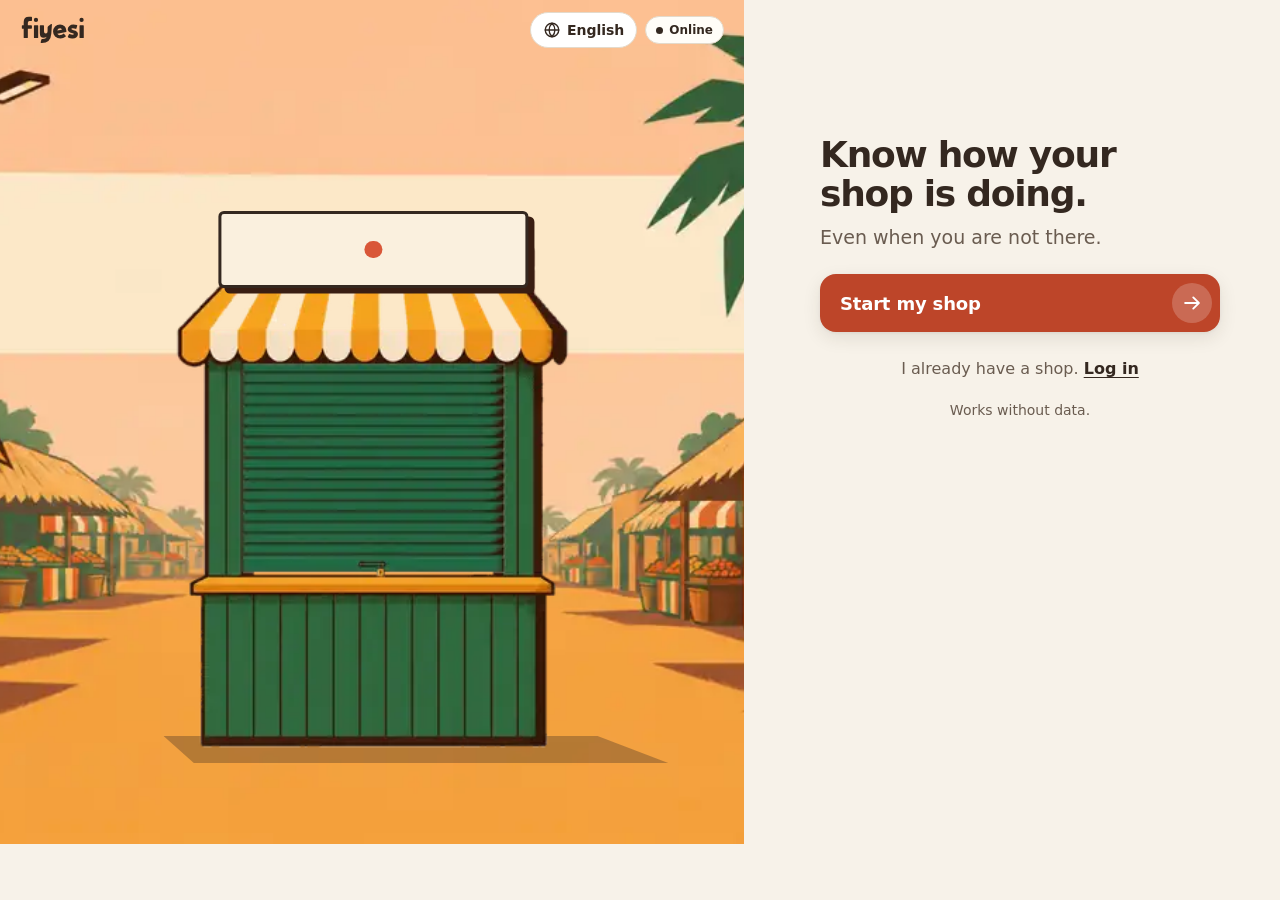
==== alpha/index.html @ 2bd6f696 "Alpha app at /alpha/ (decision 157, real backend, works offline); pilot service worker leaves /alpha" ====
<!doctype html><html lang="en"><head><meta charset="utf-8"><meta name="viewport" content="width=device-width, initial-scale=1, viewport-fit=cover, interactive-widget=resizes-content"><meta name="theme-color" content="#FAF0DE"><title>Fiyesi</title><meta name="description" content="Know how your shop is doing."><link rel="manifest" href="./manifest.webmanifest"><link rel="icon" href="./ui/favicon-32.png" sizes="32x32"><link rel="apple-touch-icon" href="./ui/apple-touch-icon.png"><link rel="stylesheet" href="./fiyesi.css"><script src="./packages/domain/core.js" defer></script><script src="./ui/icons.js" defer></script><script src="./fiyesi.js" defer></script><script>if('serviceWorker'in navigator)addEventListener('load',()=>navigator.serviceWorker.register('./sw.js'));</script></head><body><main class="phone-frame staging-frame" id="staging-app" aria-label="Fiyesi"></main></body></html>
---- alpha/fiyesi.css ----
/* tokens.css */
/* GENERATED by scripts/build_tokens.py from app/fiyesi.tokens.json. Do not edit by hand. */
:root {
  --f-palette-paprika: #D95738;
  --f-palette-kola: #342820;
  --f-palette-cream: #FAF0DE;
  --f-palette-yellow: #F3C65A;
  --f-palette-leaf: #4C775B;
  --f-palette-blush: #F6D9D0;
  --f-palette-paprikaDeep: #BD4529;
  --f-semantic-background: #F7F2E9;
  --f-semantic-surface: #FFFFFF;
  --f-semantic-surfaceMuted: #F0EADF;
  --f-semantic-text: #342820;
  --f-semantic-textMuted: #6A5C50;
  --f-semantic-border: #E4DACB;
  --f-semantic-borderStrong: #C9BBA7;
  --f-semantic-action: #342820;
  --f-semantic-actionText: #F7F2E9;
  --f-semantic-accent: #D95738;
  --f-semantic-attentionSurface: #FFF1CE;
  --f-semantic-attentionText: #7A4B00;
  --f-semantic-successText: #2D6A47;
  --f-semantic-successSurface: #E2F0E6;
  --f-semantic-dangerText: #A32F1D;
  --f-semantic-dangerSurface: #FBE5DF;
  --f-semantic-focusRing: #342820;
  --f-semantic-disabled: #D9CEBD;
  --f-semantic-accentStrong: #BD4529;
  --f-semantic-online: #D95738;
  --f-semantic-onlineSurface: #FFFDF8;
  --f-semantic-offlineRoom: #F0EADF;
  --f-space-1: 4px;
  --f-space-2: 8px;
  --f-space-3: 12px;
  --f-space-4: 16px;
  --f-space-5: 20px;
  --f-space-6: 24px;
  --f-space-8: 32px;
  --f-space-10: 40px;
  --f-space-12: 48px;
  --f-radius-sm: 8px;
  --f-radius-md: 12px;
  --f-radius-lg: 16px;
  --f-radius-xl: 24px;
  --f-radius-full: 999px;
  --f-motion-press: 80ms;
  --f-motion-feedback: 150ms;
  --f-motion-sheetEnter: 250ms;
  --f-motion-sheetExit: 200ms;
  --f-motion-celebrate: 350ms;
  --f-motion-frame: 83ms;
  --f-touch-minimum: 48px;
  --f-touch-primary: 56px;
  --f-font-family: 'Plus Jakarta Sans',system-ui,-apple-system,'Segoe UI',Roboto,Arial,sans-serif;
  --f-type-caption: 12px;
  --f-type-small: 14px;
  --f-type-body: 16px;
  --f-type-lead: 18px;
  --f-type-title: 22px;
  --f-type-heading: 28px;
  --f-type-display: 36px;
  --f-type-hero: 48px;
  --f-weight-text: 500;
  --f-weight-label: 700;
  --f-weight-heading: 800;
}


/* tokens.proposed.css */
/* GENERATED by scripts/build_tokens.py from design/tokens.proposed.json. Definitions only; components use var(). */
:root{--f-ok-text:#2D6A47;--f-ok-surface:#E2F0E6;--f-wait-text:#7A4B00;--f-wait-surface:#FFF1CE;--f-owe-text:#A32F1D;--f-owe-surface:#FBE5DF;--f-can-text:#5F5348;--f-can-surface:#EEE8DD;--f-progress-fill:#2D6A47;--f-progress-track:#E2F0E6;--f-reward-surface:#F3C65A}
/* Type: one family, Plus Jakarta Sans, for headlines and text (decision 46 replaces the old display face). Loaded by fonts.css; system fonts are the fallback, so nothing waits on a download. */
:root{--f-font-display:'Plus Jakarta Sans',system-ui,-apple-system,'Segoe UI',Roboto,Arial,sans-serif;--f-font-family:var(--f-font-display)}
/* Counter (decision 61): receipt mono, till display and receipt paper. */
:root{--f-font-mono:'IBM Plex Mono',ui-monospace,'SFMono-Regular',Menlo,Consolas,monospace;--f-counter-till:#2A201A;--f-counter-tillRaised:#3A2E26;--f-counter-tillLine:#4A3B31;--f-counter-tillText:#FAF0DE;--f-counter-tillMuted:#D9C9B0;--f-counter-tillOk:#9FD3B2;--f-counter-tillWait:#F3C65A;--f-counter-tillOwe:#F4A99A;--f-counter-paper:#FFFDF8;--f-counter-paperRule:#E4DACB;--f-counter-rowRule:#EFE7DA;}
/* Motion (decision 123): one glide for the interface, one pop for celebrations. */
:root{--f-ease-out:cubic-bezier(.2,.8,.3,1);--f-ease-pop:cubic-bezier(.3,1.5,.5,1);}
/* Illustration (decision 117): style A colours the palette does not cover. */
:root{--f-illus-skinDeep:#6B4330;--f-illus-skinWarm:#8A5A3C;--f-illus-sack:#E9D6B4;--f-illus-tile:#F3E7D3;--f-illus-personDeep:#5C3A28;--f-illus-personBrown:#7A4E35;--f-illus-personWarm:#A0673F;--f-illus-hair:#2A1F18;--f-illus-v2Paprika:#E8562A;--f-illus-v2Yellow:#F5A623;--f-illus-v2Leaf:#2F6B45;--f-illus-v2Cream:#FBF3E4;--f-illus-v2Kola:#3A1E12;--f-illus-v2Skin:#9A5233;--f-illus-v2SkinDeep:#6E3A22;--f-illus-skyMorning:#FCBF8F;--f-illus-skyDay:#F9ECCE;--f-illus-skyEvening:#471F0D;--f-illus-skyNight:#371809;}
/* Bridge: the existing screens read --type-display and --type-body. */
:root{--type-display:var(--f-font-display);--type-body:var(--f-font-family)}
/* Elevation: soft, warm shadows instead of hard outlines. */
:root{--f-elev-1:0 1px 2px rgba(52,40,32,.06),0 1px 1px rgba(52,40,32,.04);--f-elev-2:0 6px 18px rgba(52,40,32,.10),0 1px 3px rgba(52,40,32,.06);--f-elev-nav:0 -1px 0 rgba(52,40,32,.06),0 -8px 24px rgba(52,40,32,.06);--f-ring:0 0 0 3px rgba(52,40,32,.18)}

/* staging/app.css */
/* Fiyesi app styles: one file. GENERATED ONCE by scripts/merge_style_layers.py from the old stacked layers
   (ui/components.css, welcome/welcome.css, welcome/owner-dashboard.css, staging/style.css, staging/foundation.css, staging/theme.css, staging/counter.css, staging/responsive.css),
   then edited by hand. Load order: tokens.css, tokens.proposed.css, this file, fonts.css.
   Colours, sizes and timing come from tokens (var(--f-...)); do not add hex colours. */
/* ---- from ui/components.css ---- */
/* ---- from welcome/welcome.css ---- */
:root{color-scheme:light;--cream:var(--f-semantic-actionText);--ink:var(--f-semantic-text);--paper:var(--f-semantic-surface);--line:var(--f-semantic-border);--mute:var(--f-semantic-textMuted);--accent:var(--f-semantic-accent);--yellow:var(--f-reward-surface);--green:var(--f-progress-fill)}
*{box-sizing:border-box}
html{scroll-behavior:smooth}
body{color:var(--ink);font-family:system-ui,-apple-system,'Segoe UI',Roboto,Arial,sans-serif}
button,input,select{font:inherit}
button{cursor:pointer}
button:disabled{cursor:not-allowed;opacity:.44}
button:focus-visible,input:focus-visible,select:focus-visible,a:focus-visible{outline:3px solid var(--accent);outline-offset:3px}
.back-reference{color:var(--ink);text-decoration:none;border-bottom:1px solid var(--f-semantic-border);padding-bottom:8px;font-size:13px;font-weight:700}
.review-eyebrow{display:block;margin-top:70px;font-size:12px;font-weight:800;letter-spacing:.12em}
.phone-frame{position:relative;background:var(--cream);border:1px solid var(--f-semantic-border);border-radius:20px;overflow:hidden;width:100%;height:min(796px,calc(100dvh - 75px));min-height:580px;display:flex;flex-direction:column;box-shadow:0 26px 70px rgba(52,40,32,.12)}
.welcome-action:active,.f-main-button:active,.counter-product button:active{transform:scale(.985)}
.steps i{flex:1;height:4px;background:var(--f-semantic-border);border-radius:3px}
.steps i.on{background:var(--ink)}
.f-main-button{width:100%;gap:12px;border:0;border-radius:12px;background:var(--ink);color:var(--paper);font-weight:750;transition:transform .09s ease}
.f-main-button span:last-child{font-size:22px;line-height:1;font-weight:400}
.field-stack{display:flex;flex-direction:column;margin-top:20px}
.field-stack label{font-size:15px;font-weight:740}
.text-field,.phone-field,.price-field{width:100%;background:var(--paper);border:1.5px solid var(--f-semantic-border);border-radius:12px;min-height:62px;color:var(--ink)}
.text-field{padding:0 16px;font-size:17px}
.text-field:focus,.phone-field:focus-within,.price-field:focus-within{border-color:var(--ink);outline:2px solid var(--ink);outline-offset:0}
.price-field{display:flex;align-items:center;gap:10px;padding:0 17px}
.price-field strong{font-size:24px}
.price-field input{background:transparent;border:0;min-height:58px;width:100%;outline:0;font-size:22px;font-weight:750;color:var(--ink)}
.counter-product{display:flex;align-items:center;justify-content:space-between;gap:9px;padding:17px 15px 17px 17px;background:var(--paper);border:1px solid var(--f-semantic-border);border-radius:13px}
.counter-info{flex:1;min-width:0}
.counter-info strong{font-size:17px;letter-spacing:-.025em;font-weight:780;display:block;overflow-wrap:anywhere}
.counter-info span{font-size:13px;color:var(--mute);display:block;margin-top:6px}
.qty-control{display:flex;align-items:center;gap:8px}
.qty-control button{font-size:27px;line-height:1}
.qty-control output{text-align:center;font-variant-numeric:tabular-nums}
.pay-amount{align-items:baseline;justify-content:space-between;padding:20px 23px 15px;border-bottom:1px solid var(--line);flex:none}
.pay-amount span{color:var(--mute);font-size:14px}
.quiet-copy{line-height:1.5;margin:13px 0 8px}
.split-fields{display:flex;flex-direction:column;gap:7px}
.split-fields label:not(.pay-later){font-size:14px;font-weight:740;display:flex;justify-content:space-between}
.split-fields>input{border:1px solid var(--f-semantic-border);border-radius:9px;background:var(--paper);height:48px;padding:0 13px;font-size:17px;width:100%;min-width:0;color:var(--ink)}
.split-balance{display:flex;justify-content:space-between;padding:15px 0 3px;font-size:14px;color:var(--mute);border-top:1px solid var(--line)}
.split-balance strong{font-size:18px;color:var(--ink);font-variant-numeric:tabular-nums}
@keyframes sheet-in{from{transform:translateY(24px)}to{transform:translateY(0)}}
@media(max-width:700px){
.phone-frame{height:100dvh;min-height:0;max-width:none;border:none;border-radius:0;box-shadow:none}
}
@media(max-width:360px){
.pay-amount{padding-left:17px;padding-right:17px}
.qty-control{gap:5px}
}
@media(prefers-reduced-motion:reduce){
*,*:before,*:after{scroll-behavior:auto!important}
}
:root{--type-display:'Cabin','Roboto',system-ui,-apple-system,sans-serif;--type-body:'Roboto','Cabin',system-ui,-apple-system,sans-serif}
body,button,input,select,textarea{font-family:var(--type-body)}
.f-main-button,.welcome-action.filled{border:1.5px solid var(--f-semantic-borderStrong);background:var(--f-semantic-text);color:var(--f-semantic-actionText);box-shadow:0 4px 0 rgba(52,40,32,.22);transition:transform .11s ease,box-shadow .11s ease,background .13s ease}
.f-main-button:not(:disabled):active,.welcome-action.filled:active{transform:translateY(3px);box-shadow:0 1px 0 rgba(52,40,32,.22)}
.f-main-button:disabled{box-shadow:none;background:var(--f-semantic-border);color:var(--f-semantic-textMuted);border-color:var(--f-semantic-border);opacity:1}
.method-card{box-shadow:0 3px 0 rgba(52,40,32,.22);transition:transform .11s ease,box-shadow .11s ease,border-color .13s ease,background .13s ease}
.method-card:active{transform:translateY(2px);box-shadow:0 1px 0 rgba(52,40,32,.22)}
.welcome-action,.f-main-button,.method-card,.business-tile,.catalogue-results button,.review-product{touch-action:manipulation;-webkit-tap-highlight-color:transparent}
.welcome-action.filled b,.f-main-button span:last-child{color:var(--f-reward-surface)}
.f-main-button{min-height:58px;font-size:16px}
.method-card{width:100%;display:flex;border:1.5px solid var(--f-semantic-border);background:var(--f-semantic-surface);color:var(--f-semantic-text);border-radius:13px;min-height:94px;padding:15px}
.method-card span:nth-child(2){flex:1;display:flex;flex-direction:column;gap:6px;min-width:0}
.method-card strong{font-size:16px;line-height:1.2;font-weight:770}
.method-card small{font-size:13px;color:var(--f-semantic-textMuted)}
.method-card b{font-weight:500;font-size:21px}
.search-products{min-height:52px;margin:2px 0 13px}
.counter-items{display:flex;flex-direction:column;gap:10px}
@media(max-width:360px){
.method-card{min-height:81px;padding:12px}
.method-card strong{font-size:15px}
}
@media(prefers-reduced-motion:reduce){
*,*:before,*:after{transition:none!important;animation:none!important}
}
.checkout-choice{display:flex;flex-wrap:wrap;gap:7px}
.checkout-choice button{border:1px solid var(--f-semantic-border);background:var(--f-semantic-surface);color:var(--f-semantic-text);border-radius:9px;padding:0 11px;min-height:41px;font-size:12px;font-weight:700}
.checkout-choice button[aria-pressed="true"]{background:var(--f-semantic-text);color:var(--f-semantic-actionText);border-color:var(--f-semantic-borderStrong)}
@keyframes fiyesi-ticket{0%{opacity:0;transform:translateY(11px) rotate(-3deg) scale(.94)}70%{opacity:1;transform:translateY(-1px) rotate(-4deg) scale(1.02)}100%{opacity:1;transform:translateY(0) rotate(-4deg) scale(1)}}
/* ---- from welcome/owner-dashboard.css ---- */
.owner-screen{height:100%;min-height:0;display:flex;flex-direction:column;background:var(--f-semantic-background);color:var(--f-semantic-text);isolation:isolate}
.owner-top{flex:none;display:flex;align-items:center;justify-content:space-between}
.owner-top-action{border:1px solid var(--f-semantic-border);border-radius:10px;width:38px;height:38px;display:grid;place-items:center;background:var(--f-semantic-surface);color:var(--f-semantic-text);flex:none}
.owner-headline{flex:none}
.owner-headline h1{letter-spacing:-.045em;line-height:1.12;font-weight:830;margin:0;overflow-wrap:anywhere}
.owner-headline p{font-size:13px;color:var(--f-semantic-textMuted);line-height:1.45;margin:8px 0 0}
.owner-scroll{overflow:auto;overflow-x:hidden;flex:1;min-height:0;overscroll-behavior:contain;scrollbar-width:thin}
.owner-stat{background:var(--f-semantic-surface);border:1px solid var(--f-semantic-border);border-radius:12px;padding:14px 12px;min-width:0;min-height:121px;display:flex;flex-direction:column}
.owner-stat-label{color:var(--f-semantic-textMuted);min-height:18px}
.owner-stat strong{font-size:18px;letter-spacing:-.035em;line-height:1.22;margin:7px 0 5px;overflow-wrap:anywhere}
.owner-stat small{font-size:11px;color:var(--f-semantic-textMuted);line-height:1.35;margin-top:auto}
.owner-section{margin:23px 0 0}
.owner-section-title{display:flex;justify-content:space-between;gap:10px;align-items:flex-start;margin-bottom:13px}
.owner-section-title h2,.owner-section>h2{margin:0;font-size:19px;letter-spacing:-.03em;line-height:1.25}
.owner-section-title p{font-size:12px;color:var(--f-semantic-textMuted);margin:5px 0 0}
.owner-empty{padding:22px 18px;display:flex;align-items:center;flex-direction:column;text-align:center;gap:7px;color:var(--f-semantic-textMuted)}
.owner-empty strong{font-size:14px;color:var(--f-semantic-text)}
.owner-empty span{font-size:12px;line-height:1.5;max-width:260px}
.owner-demo-notice{margin-top:23px;font-size:11px;line-height:1.45;color:var(--f-semantic-textMuted);text-align:center;padding:7px 9px}
.owner-bottom-nav{flex:none;display:grid;grid-template-columns:repeat(5,minmax(0,1fr));padding:8px 6px max(9px,env(safe-area-inset-bottom))}
.owner-nav-item{border:0;background:transparent;flex-direction:column;justify-content:center;padding:4px 1px;position:relative}
.owner-nav-item span{line-height:1.15}
.owner-nav-item.current:before{content:'';position:absolute;top:-9px;left:calc(50% - 12px);width:24px;height:3px;background:var(--f-semantic-accent);border-radius:0 0 3px 3px}
.owner-surface{padding:21px 19px;border-radius:14px;background:var(--f-semantic-surface);border:1px solid var(--f-semantic-border);box-shadow:0 2px 0 rgba(52,40,32,.22)}
.owner-surface-label{letter-spacing:.1em;font-size:10px;font-weight:850;color:var(--f-semantic-textMuted)}
.owner-surface-big{display:block;font-size:27px;letter-spacing:-.045em;margin:12px 0 6px;line-height:1.2}
.owner-surface p{font-size:13px;color:var(--f-semantic-textMuted);line-height:1.55;margin:0}
.owner-outline{width:100%;display:flex;align-items:center;justify-content:center;gap:11px}
.f-main-button{display:flex;align-items:center;justify-content:center}
.f-main-button .f-action-icon{display:inline-flex;align-items:center;justify-content:center;flex:none;line-height:0}
.f-main-button .f-action-icon svg{display:block;vertical-align:middle}
.owner-screen button:focus-visible{outline:3px solid var(--f-semantic-accent);outline-offset:2px}
@media(max-width:360px){
.owner-stat{min-height:127px;padding:11px 10px}
.owner-stat strong{font-size:16px}
}
@media(max-width:700px){
.owner-scroll{scrollbar-width:none}
.owner-scroll::-webkit-scrollbar{display:none}
}
@media(prefers-reduced-motion:reduce){
.owner-screen *,.owner-screen *:before,.owner-screen *:after{animation:none!important;transition:none!important}
}
.owner-local-sale{display:flex;align-items:center;gap:10px;justify-content:space-between;border:1px solid var(--f-semantic-border);background:var(--f-semantic-surface);border-radius:11px;padding:13px 12px;margin-top:9px;min-width:0}
.owner-local-sale-info{flex:1;min-width:0}
.owner-local-sale-info strong{font-weight:800;font-size:17px}
.owner-local-sale-info small{display:block;font-size:11px;color:var(--f-semantic-textMuted);margin:4px 0 6px;line-height:1.42;overflow-wrap:anywhere}
.local-policy{line-height:1.5}
.owner-section .owner-outline+.owner-outline{margin-top:10px}
.local-policy{margin:8px 0 12px}
.owner-profile-avatar{color:var(--f-semantic-actionText);flex:none}
.owner-profile-avatar span{display:grid;place-items:center}
.owner-nav-item span{white-space:nowrap;letter-spacing:-.01em}
.owner-section>label:not(.owner-preference){display:block;font-size:13px;font-weight:750;margin:12px 0 7px}
.owner-section>.text-field{min-height:51px}
.owner-section>p{font-size:13px;color:var(--f-semantic-textMuted);line-height:1.55}
@keyframes fiyesi-confirm{from{opacity:.5;transform:translateY(8px) scale(.78)}65%{transform:translateY(-2px) scale(1.045)}to{opacity:1;transform:translateY(0) scale(1)}}
.owner-screen{position:relative}
.owner-scroll{--pad:21px;padding:0 21px 110px;scroll-padding-top:12px}
.owner-top{margin:0;background:transparent;border-bottom:0;min-height:68px}
.owner-top-context{line-height:1.25;color:var(--f-semantic-text);max-width:min(74%,280px);overflow-wrap:anywhere}
.owner-headline{padding:13px 0 13px}
.owner-headline h1{font-size:26px}
@media(max-width:360px){
.owner-scroll{--pad:15px;padding:0 15px 108px}
.owner-top{min-height:64px}
.owner-headline{padding:13px 0}
}
/* ---- from staging/style.css ---- */
body{margin:0;min-height:100dvh;background:var(--f-semantic-background);display:grid;place-items:center}
.staging-frame{width:min(100%,440px);height:100dvh;max-height:none;border:0;border-radius:0;position:relative;overflow:hidden;background:var(--f-semantic-background)}
.staging-entry{padding:40px 24px;overflow:auto;height:100%;box-sizing:border-box}
.staging-entry h1{font-size:32px;line-height:1.12;margin:20px 0 12px}
.staging-entry .field-stack{margin:28px 0 16px}
.staging-entry .quiet-copy{margin:24px 0 14px}
.staging-feedback{min-height:24px;margin:16px 0;color:var(--f-semantic-textMuted);font-size:14px}
.staging-back-row{display:flex;align-items:center;gap:12px}
.staging-back-row h1{margin:0;font-size:24px}
.staging-back{display:grid;place-items:center;color:var(--f-semantic-text);flex-shrink:0}
.staging-frame .owner-home-summary{display:grid;grid-template-columns:1fr 1fr;gap:10px;margin:22px 0}
.staging-frame .field-stack{display:grid;gap:10px}
.staging-frame .f-main-button{display:flex;align-items:center;justify-content:space-between;gap:12px;min-height:52px}
.staging-frame .f-action-icon{display:grid;place-items:center;flex-shrink:0}
.staging-frame button{cursor:pointer;transition:transform 100ms,background-color 100ms}
.staging-frame button:active{transform:translateY(1px) scale(.98)}
.staging-frame button:disabled{cursor:default;opacity:.55}
.staging-frame .owner-scroll{padding-bottom:110px}
.staging-frame input,.staging-frame select{min-width:0;font:inherit}
.staging-frame .checkout-choice{display:flex;gap:8px}
.staging-frame .checkout-choice button[aria-pressed=true]{background:var(--f-semantic-text);color:var(--f-semantic-background)}
@media(prefers-reduced-motion:reduce){
.staging-frame button{transition:none}
.staging-frame button:active{transform:none}
}
@media(min-width:600px){
.staging-frame{height:min(900px,100dvh);box-shadow:0 0 0 1px var(--f-semantic-border)}
}
.staging-frame .checkout-search{display:grid;gap:6px;margin:0 0 14px}
.staging-frame .checkout-search label{font-size:14px;font-weight:750}
.staging-frame .checkout-search .quiet-copy{margin:3px 0 0;font-size:12px}
.staging-frame .checkout-search-control{min-height:50px;display:flex;align-items:center;gap:10px;padding:0 13px;background:var(--f-semantic-surface);border:1.5px solid var(--f-semantic-border);border-radius:12px;color:var(--f-semantic-textMuted);min-width:0}
.staging-frame .checkout-search-control:focus-within{outline:2px solid var(--f-semantic-borderStrong);outline-offset:1px}
.staging-frame .checkout-search-control input{min-width:0;width:100%;height:48px;border:0;outline:0;background:transparent;color:var(--f-semantic-text);font-size:16px}
.staging-frame .checkout-search-control svg{flex-shrink:0}
.staging-frame .checkout-details{margin:24px 0 18px}
.staging-frame .checkout-customer-options{display:flex;flex-direction:column;gap:7px;max-height:204px;overflow-y:auto}
.staging-frame .checkout-customer-row{border:1px solid var(--f-semantic-border);border-radius:11px;background:var(--f-semantic-surface);color:var(--f-semantic-text);min-height:46px;width:100%;display:flex;gap:10px;align-items:center;padding:10px 13px;text-align:left;font-weight:680}
.staging-frame .checkout-customer-row.is-selected{border-color:var(--f-progress-fill)}
.staging-frame .checkout-selected{display:flex;align-items:center;gap:9px;border-radius:10px;border:1px solid var(--f-progress-fill);padding:9px 11px;background:var(--f-ok-surface);min-width:0}
.staging-frame .checkout-selected strong{flex:1;min-width:0;overflow-wrap:anywhere}
.staging-frame .checkout-selected button{min-width:44px;min-height:44px;border:0;background:transparent;color:var(--f-semantic-text)}
.staging-frame .checkout-add-customer{display:flex;align-items:center;justify-content:center;gap:9px;min-height:48px}
.staging-frame .checkout-inline-form{padding:14px;border:1px solid var(--f-semantic-border);border-radius:12px;background:var(--f-semantic-surface)}
.staging-frame .checkout-inline-form h2{font-size:18px;margin:0}
.staging-frame .checkout-dock{flex:none;display:flex;gap:12px;align-items:center;padding:10px 17px;background:var(--f-semantic-background);border-top:1px solid var(--f-semantic-border);box-shadow:0 -3px 10px rgba(52,40,32,.035);z-index:2}
.staging-frame .checkout-dock-total{display:flex;flex-direction:column;gap:3px;min-width:95px}
.staging-frame .checkout-dock-total span{font-size:12px;color:var(--f-semantic-textMuted)}
.staging-frame .checkout-dock-total strong{font-size:19px;letter-spacing:-.045em;font-variant-numeric:tabular-nums}
.staging-frame .checkout-dock .f-main-button{min-width:0;flex:1;min-height:52px;padding:8px 13px;font-size:15px}
@media(max-width:360px){
.staging-frame .checkout-dock{padding:8px 13px;gap:8px}
.staging-frame .checkout-dock-total{min-width:88px}
.staging-frame .checkout-dock-total strong{font-size:17px}
}
.staging-frame .attendant-pay-label{font-size:14px;font-weight:750;margin-bottom:2px}
.staging-frame .attendant-payment-choices{display:grid;grid-template-columns:repeat(3,minmax(0,1fr));gap:7px}
.staging-frame .attendant-payment-choices button{min-height:50px;border-radius:11px;border:1.5px solid var(--f-semantic-border);background:var(--f-semantic-surface);color:var(--f-semantic-text);font-size:15px;font-weight:700;padding:8px 5px}
.staging-frame .attendant-payment-choices button[aria-pressed=true]{background:var(--f-semantic-text);color:var(--f-semantic-actionText);border-color:var(--f-semantic-borderStrong)}
.staging-frame .attendant-payment-choices button:focus-visible{outline:3px solid var(--f-semantic-accent);outline-offset:2px}
.staging-frame .attendant-payment-state{font-size:13px;line-height:1.45;background:var(--f-wait-surface);border-radius:9px;padding:10px 12px;margin:0;color:var(--f-semantic-text)}
.staging-frame .attendant-again{display:flex;gap:8px;align-items:center;justify-content:center;min-height:48px;margin:12px 0 6px}
.staging-frame .attendant-sync-confirm{padding:10px 12px;border-radius:10px;background:var(--f-ok-surface);color:var(--f-ok-text);font-size:14px;font-weight:700;margin:14px 0}
/* ---- from staging/foundation.css ---- */
.f-chip{display:inline-flex;align-items:center;gap:6px;margin-top:6px;padding:6px 11px 6px 9px;border-radius:var(--f-radius-full);font-size:14px;font-weight:700;width:fit-content}
.f-chip svg{flex:none}
.f-chip.ok{background:var(--f-ok-surface);color:var(--f-ok-text)}
.f-chip.wait{background:var(--f-wait-surface);color:var(--f-wait-text)}
.f-chip.owe{background:var(--f-owe-surface);color:var(--f-owe-text)}
.f-chip.can{background:var(--f-can-surface);color:var(--f-can-text)}
.owner-stat-label{text-transform:none;letter-spacing:0;font-size:13px;font-weight:700}
.owner-local-sale-info>strong,.owner-local-sale-info>span:not(.f-chip){display:block}
.owner-bottom-nav .owner-nav-sell{overflow:visible}
.owner-nav-sell svg{box-sizing:border-box}
.f-lead{margin:4px 0 16px}
.f-headline{font-size:22px;line-height:1.25;margin:4px 0 12px;letter-spacing:-.02em}
.f-progress{height:12px;border-radius:var(--f-radius-full);background:var(--f-progress-track);overflow:hidden}
.f-progress i{display:block;height:100%;background:var(--f-progress-fill);border-radius:var(--f-radius-full);transition:width .4s}
.f-progress-label{font-size:14px;margin:6px 0 10px}
.f-next{display:flex;align-items:center;justify-content:space-between;gap:10px;background:var(--f-reward-surface);border-radius:var(--f-radius-lg);padding:12px 14px}
.f-next strong{display:block}
.f-next span{font-size:14px}
.f-next-go{flex:none;min-height:var(--f-touch-minimum);padding:0 16px;border:0;border-radius:var(--f-radius-md);background:var(--f-semantic-action);color:var(--f-palette-cream);font:inherit;font-weight:750}
.f-profit-link{margin-top:10px}
.f-gate{padding:28px 20px;display:flex;flex-direction:column;gap:14px;min-height:100%}
.f-gate h1{font-size:27px;line-height:1.1;margin:28px 0 0;letter-spacing:-.03em}
.f-gate p{margin:0;line-height:1.5}
@media(prefers-reduced-motion:reduce){
.f-progress i{transition:none}
}
.owner-screen h1,.owner-screen h2,.staging-entry h1,.f-gate h1,.f-headline,.owner-stat strong{font-family:var(--f-font-display);font-weight:800;letter-spacing:0}
.owner-stat strong,.f-headline{font-variant-numeric:tabular-nums}
.f-gate .g-top{display:flex;justify-content:space-between;align-items:center;margin-bottom:12px}
.f-gate .g-grow{flex:1}
.f-gate form,form.f-gate{display:flex}
.f-gate .g-row{display:flex;gap:8px}
.g-cc{display:flex;align-items:center;padding:0 14px;min-height:56px;border:2px solid var(--f-semantic-text);border-radius:14px;background:var(--f-semantic-surface);font-weight:700}
.g-row .text-field,.g-code{min-height:56px;font-size:20px;font-weight:600}
.g-code{letter-spacing:.5em;text-align:center;font-family:var(--f-font-display)}
.f-gate [aria-invalid=true]{border:3px solid var(--f-semantic-dangerText)}
.g-help{font-size:14px;color:var(--f-semantic-textMuted)}
.g-err{display:flex;gap:8px;align-items:flex-start;color:var(--f-semantic-dangerText);font-weight:600;font-size:14.5px;line-height:1.35}
.g-err b{flex:none;width:20px;height:20px;border-radius:50%;background:var(--f-semantic-dangerText);color:var(--f-semantic-background);text-align:center;line-height:20px;font-size:13px}
.g-spin{display:inline-block;width:18px;height:18px;border:3px solid currentColor;border-top-color:transparent;border-radius:50%;animation:g-sp .8s linear infinite;vertical-align:-4px;margin-right:8px}
@keyframes g-sp{to{transform:rotate(360deg)}}
@media(prefers-reduced-motion:reduce){
.g-spin{animation:none}
}
.g-lang{display:flex;flex-direction:column;gap:6px;margin-top:14px}
.g-lang select{min-height:48px;font-size:16px}
.cash-given{min-height:56px;font-size:22px;font-weight:700}
.cash-change{margin-top:12px;border:2px solid var(--f-semantic-text)}
.cash-change small{display:block;font-size:13px;font-weight:700;text-transform:uppercase;letter-spacing:.04em}
.cash-change strong{line-height:1.1;font-weight:800}
.quick-items{margin:4px 0 6px}
.quick-grid{display:grid;grid-template-columns:1fr 1fr;gap:8px}
.quick-tile{position:relative;min-height:72px;padding:10px 12px;border:2px solid var(--f-semantic-text);border-radius:14px;background:var(--f-semantic-surface);color:var(--f-semantic-text);text-align:left;display:flex;flex-direction:column;justify-content:center;gap:2px;font-family:inherit;cursor:pointer}
.quick-tile b{font-size:15px;line-height:1.15;font-weight:700}
.quick-tile span{font-size:13px;color:var(--f-semantic-textMuted)}
.quick-tile.on{background:var(--f-palette-yellow)}
.quick-tile.on span{color:var(--f-semantic-text)}
.quick-tile em{position:absolute;top:-8px;right:-6px;min-width:26px;height:26px;padding:0 6px;border-radius:13px;background:var(--f-semantic-text);color:var(--f-semantic-background);font:800 14px/26px inherit;font-family:inherit;font-style:normal;text-align:center}
.quick-tile:focus-visible{outline:3px solid var(--f-semantic-focusRing);outline-offset:2px}
.staging-frame .attendant-payment-choices.is-four{grid-template-columns:repeat(4,minmax(0,1fr))}
.outcome-scrim{position:absolute;inset:0;background:rgba(52,40,32,.45);z-index:20}
.outcome-sheet{position:absolute;left:0;right:0;bottom:0;z-index:21;max-height:90%;overflow:auto;padding:20px 18px calc(20px + env(safe-area-inset-bottom,0px));background:var(--f-semantic-surface);color:var(--f-semantic-text);border-top:3px solid var(--f-semantic-text);border-radius:26px 26px 0 0;display:flex;flex-direction:column;gap:8px}
.outcome-sheet h2{margin:0;font-size:24px;line-height:1.05}
.outcome-sheet p{margin:0}
.outcome-tick{width:44px;height:44px;border-radius:50%;display:grid;place-items:center;background:var(--f-semantic-successText);color:var(--f-semantic-background)}
.outcome-tick.wait{background:var(--f-palette-yellow);color:var(--f-semantic-text)}
.outcome-sheet .f-main-button,.outcome-sheet .owner-outline{width:100%;margin-top:6px}
@media(prefers-reduced-motion:no-preference){
.outcome-sheet{animation:outcome-up var(--f-motion-sheetEnter) var(--f-ease-out)}
@keyframes outcome-up{from{transform:translateY(32px);opacity:0}}
}
.outcome-sheet{text-align:left}
.outcome-sheet h2{text-align:left}
.outcome-sheet #outcome-title{text-align:left;margin:0}
.collect-owing-summary{margin:12px 0 4px;padding:12px 14px;border:2px solid var(--f-semantic-text);border-radius:16px;background:var(--f-semantic-surface)}
.collect-owing-summary small{display:block;font-size:13px;font-weight:700;text-transform:uppercase;letter-spacing:.04em;color:var(--f-semantic-textMuted)}
.collect-owing-summary strong{font-size:30px;line-height:1.1;font-weight:800}
.staging-frame .attendant-payment-choices.is-5{grid-template-columns:repeat(5,minmax(0,1fr))}
.attendant-payment-choices.is-5 button{font-size:13px;padding-inline:4px}
.split-editor{margin:6px 0}
.split-row label{display:block;font-weight:600;margin:8px 0 4px}
.split-row-inputs{display:flex;gap:8px}
.split-row-inputs .text-field{flex:1;min-height:52px;font-size:20px;font-weight:700}
.split-remove{width:52px;min-height:52px;padding:0}
.split-add{display:flex;gap:8px;margin:10px 0}
.split-add .owner-outline{flex:1;min-height:48px}
.split-sum{margin:10px 0;font-size:15px}
.split-sum div{display:flex;justify-content:space-between;padding:3px 0}
.split-sum .split-total{border-top:2px solid var(--f-semantic-text);margin-top:4px;padding-top:6px;font-weight:800}
.split-rows{display:grid;gap:8px;margin:12px 0}
.split-line{display:grid;grid-template-columns:1fr auto;gap:6px 10px;align-items:center;padding:12px 14px;border:2px solid var(--f-semantic-text);border-radius:14px;background:var(--f-semantic-surface)}
.split-line small{display:block;color:var(--f-semantic-textMuted);font-size:13px}
.split-line.is-waiting{background:var(--f-wait-surface)}
.split-line.owing-line{background:var(--f-semantic-dangerSurface)}
.split-line b{font-size:18px}
.split-actions{grid-column:1/-1;display:grid;grid-template-columns:1fr 1fr;gap:8px}
.split-actions .f-main-button,.split-actions .owner-outline{min-height:48px;margin:0}
.resolve-option{display:block;width:100%;text-align:left;padding:12px;border:2px solid var(--f-semantic-text);border-radius:14px;background:var(--f-semantic-surface);color:var(--f-semantic-text);font-family:inherit;cursor:pointer}
.resolve-option b{display:block}
.resolve-option small{color:var(--f-semantic-textMuted)}
.resolve-option.on{background:var(--f-palette-yellow)}
.resolve-option:disabled{opacity:.55;cursor:not-allowed}
.stock-chips{display:flex;flex-wrap:wrap;gap:8px;margin:10px 0}
.stock-chip{font-family:inherit;display:inline-flex;align-items:center;gap:6px;cursor:pointer}
.stock-chip em{opacity:.75}
.stock-chip[aria-pressed=true]{background:var(--f-semantic-text);color:var(--f-semantic-background)}
.product-go{opacity:.6}
.stock-badge{font-size:12px;font-weight:700;padding:3px 9px;border-radius:12px;border:1.5px solid var(--f-semantic-text);background:var(--f-wait-surface);color:var(--f-wait-text);white-space:nowrap}
.stock-badge.is-out{background:var(--f-semantic-dangerSurface);color:var(--f-semantic-dangerText)}
.stock-badge.is-uncounted{background:var(--f-semantic-surface)}
.product-actions{display:grid;gap:8px;margin-bottom:8px}
.reason-chips{display:flex;flex-wrap:wrap;gap:8px;margin:6px 0 10px}
.reason-chip{position:relative}
.reason-chip input{position:absolute;opacity:0}
.reason-chip span{display:inline-flex;align-items:center;min-height:44px;padding:0 14px;border:2px solid var(--f-semantic-text);border-radius:22px;background:var(--f-semantic-surface);font-weight:600;font-size:14px;cursor:pointer}
.reason-chip input:checked+span{background:var(--f-palette-yellow)}
.reason-chip input:focus-visible+span{outline:3px solid var(--f-semantic-focusRing);outline-offset:2px}
.ways{display:grid;gap:10px}
.way{display:block;width:100%;text-align:left;padding:14px 16px;border:2px solid var(--f-semantic-text);border-radius:16px;background:var(--f-semantic-surface);color:var(--f-semantic-text);font-family:inherit;cursor:pointer}
.way b{display:block;font-size:17px}
.way small{color:var(--f-semantic-textMuted);font-size:14px}
.cloud-badge{margin-left:6px;vertical-align:2px}
.paste-box{min-height:150px;font-size:16px;line-height:1.4;resize:vertical}
.paste-table{display:grid;gap:6px;margin:10px 0}
.paste-row{display:flex;justify-content:space-between;gap:10px;padding:8px 12px;border:1.5px solid var(--f-semantic-border);border-radius:12px;background:var(--f-semantic-surface)}
.paste-row small{display:block;color:var(--f-semantic-textMuted);font-size:13px}
.paste-row.is-bad{border-color:var(--f-semantic-dangerText);background:var(--f-semantic-dangerSurface)}
.paste-row.is-bad small{color:var(--f-semantic-dangerText);font-weight:600}
.starter-row{display:flex;align-items:center;gap:10px;padding:6px 0;border-bottom:1px solid var(--f-semantic-border)}
.starter-pick{flex:1;display:flex;align-items:center;gap:10px;min-height:48px;font-weight:600}
.starter-pick input{width:24px;height:24px}
.starter-price{width:120px;min-height:48px}
.note-card{border:2px solid var(--f-semantic-text);background:var(--f-wait-surface)}
.note-card p{margin:6px 0 0}
.owner-headline+.f-main-button{margin-bottom:16px}
.chip-row{flex-wrap:nowrap;overflow-x:auto;margin:10px -16px 4px;padding:0 16px 4px;scrollbar-width:none}
.chip-row::-webkit-scrollbar{display:none}
.chip-row .stock-chip{flex:none;min-height:40px;white-space:nowrap}
.day-head{display:flex;justify-content:space-between;align-items:baseline;font-size:14px;font-weight:700;color:var(--f-semantic-textMuted)}
.day-head span:first-child{color:var(--f-semantic-text);font-size:16px}
.srow{display:grid;grid-template-columns:44px minmax(0,1fr) auto;column-gap:12px;row-gap:2px;align-items:center;width:100%;margin:0 0 8px;text-align:left;font:inherit;color:inherit;border:1.5px solid var(--f-semantic-border);background:var(--f-semantic-surface);min-height:76px}
button.srow{cursor:pointer}
.srow-tile{grid-row:1/4;width:44px;height:44px;display:grid;place-items:center;align-self:start}
.srow-tile.ok,.avatar.ok{background:var(--f-ok-surface);color:var(--f-ok-text)}
.srow-tile.wait,.avatar.wait{background:var(--f-wait-surface);color:var(--f-wait-text)}
.srow-tile.owe,.avatar.owe{background:var(--f-owe-surface);color:var(--f-owe-text)}
.srow-tile.can{background:var(--f-can-surface);color:var(--f-can-text)}
.srow-name{font-weight:700;font-size:16px;line-height:1.3;overflow:hidden;text-overflow:ellipsis}
.srow-name.dim{color:var(--f-semantic-textMuted);font-weight:600}
.srow-amt{font-size:19px;font-variant-numeric:tabular-nums;text-align:right;white-space:nowrap}
.srow-items{grid-column:2/4;font-size:14px;color:var(--f-semantic-textMuted);overflow:hidden;text-overflow:ellipsis;white-space:nowrap}
.srow-meta{grid-column:2/4;font-size:13px;font-weight:700}
.srow-meta.ok{color:var(--f-ok-text)}
.srow-meta.wait{color:var(--f-wait-text)}
.srow-meta.owe{color:var(--f-owe-text)}
.srow-meta.can{color:var(--f-can-text)}
.srow-meta .dim{color:var(--f-semantic-textMuted);font-weight:500}
.sale-hero{display:grid;gap:10px;justify-items:start;margin:4px 0 16px}
.hero-amt{font-family:var(--f-font-display);font-weight:900;font-variant-numeric:tabular-nums}
.hero-meta{display:grid;gap:4px;font-size:14px;color:var(--f-semantic-textMuted)}
.hero-meta span{display:flex;align-items:center;gap:8px}
.receipt{border:1.5px solid var(--f-semantic-border);border-radius:14px;background:var(--f-semantic-surface);padding:4px 14px}
.receipt-row{display:grid;grid-template-columns:32px minmax(0,1fr) auto;gap:12px;align-items:center;padding:12px 0;border-bottom:1px dashed var(--f-semantic-border)}
.qty{display:grid;place-items:center;width:32px;height:32px;border-radius:10px;background:var(--f-semantic-border);font-weight:800;font-size:14px}
.rname{font-weight:600;line-height:1.3}
.rname small{display:block;color:var(--f-semantic-textMuted);font-weight:500;font-size:13px}
.receipt-row b,.receipt-total b{font-variant-numeric:tabular-nums}
.receipt-total{display:flex;justify-content:space-between;padding:14px 0 12px;font-size:19px;font-weight:800}
.rail{list-style:none;margin:0 0 16px;padding:0 0 0 24px;position:relative}
.rail::before{content:"";position:absolute;top:8px;bottom:14px;width:2px;background:var(--f-semantic-border)}
.rail-item{position:relative;padding:0 0 18px}
.rail-item::before{content:"";position:absolute;top:3px;width:16px;height:16px;border-radius:50%;background:var(--f-semantic-surface);border:3px solid var(--f-semantic-textMuted)}
.rail-item.is-ok::before{border-color:var(--f-ok-text);background:var(--f-ok-surface)}
.rail-item.is-wait::before{border-color:var(--f-wait-text);background:var(--f-wait-surface)}
.rail-item.is-owe::before{border-color:var(--f-owe-text);background:var(--f-owe-surface)}
.rail-item.is-bad::before{border-color:var(--f-can-text);background:var(--f-can-surface)}
.rail-item strong{display:block;line-height:1.3}
.rail-item small{display:block;color:var(--f-semantic-textMuted);font-size:13px;margin-top:2px}
.avatar{display:inline-grid;place-items:center;width:40px;height:40px;border-radius:50%;font-weight:800;font-size:14px;flex:none}
.avatar.big{width:64px;height:64px;font-size:22px}
.hero-meta .avatar{width:24px;height:24px;font-size:10px}
.crow{display:flex;align-items:center;gap:12px;width:100%;margin:0 0 8px;padding:12px 14px;text-align:left;font:inherit;color:inherit;border:1.5px solid var(--f-semantic-border);border-radius:14px;background:var(--f-semantic-surface);min-height:68px;cursor:pointer}
.crow-main{flex:1;min-width:0;display:grid;gap:2px}
.crow-main strong{font-size:16px;overflow:hidden;text-overflow:ellipsis;white-space:nowrap}
.crow-main small{font-size:13px;color:var(--f-semantic-textMuted)}
.crow-amt{font-weight:800;font-size:17px;color:var(--f-owe-text);font-variant-numeric:tabular-nums;white-space:nowrap}
.owe-banner{display:grid;gap:2px;margin:12px 0 4px;padding:14px 16px;border-radius:16px;background:var(--f-owe-surface);color:var(--f-owe-text)}
.owe-banner strong{font-family:var(--f-font-display);font-size:30px;font-weight:900;font-variant-numeric:tabular-nums}
.owe-banner small,.owe-banner span{font-size:14px;font-weight:600}
.cust-hero{display:flex;align-items:center;gap:14px;margin:4px 0 14px}
.cust-hero>div{display:grid;gap:2px}
.cust-name{font-family:var(--f-font-display);font-size:26px;font-weight:900;line-height:1.1}
.cust-hero small{color:var(--f-semantic-textMuted);font-size:14px}
.bal-card{display:grid;gap:8px;padding:16px;border-radius:16px;margin-bottom:12px}
.bal-card.owe{background:var(--f-owe-surface);color:var(--f-owe-text)}
.bal-card.ok{background:var(--f-ok-surface);color:var(--f-ok-text)}
.bal-card strong{font-family:var(--f-font-display);font-size:34px;font-weight:900;font-variant-numeric:tabular-nums;line-height:1.1}
.bal-card small{font-size:14px;font-weight:600}
.bal-card .f-main-button{margin-top:6px}
.owner-screen,.owner-scroll,.owner-section{min-width:0;max-width:100%}
.chip-row{min-width:0;max-width:calc(100% + 32px)}
.srow,.crow{box-sizing:border-box;max-width:100%}
.srow-tile.num{font-size:19px;font-weight:800;font-variant-numeric:tabular-nums}
.srow-tile.mute,.avatar.mute{background:var(--f-semantic-border);color:var(--f-semantic-textMuted)}
.srow-tile.sm{width:36px;height:36px;border-radius:10px}
.sec-head{display:flex;justify-content:space-between;align-items:center;min-height:32px}
.sec-head h2{margin:0;font-size:19px}
.link-btn{min-height:44px;padding:0 4px;border:0;background:none;font:inherit;font-weight:700;color:var(--f-semantic-text);text-decoration:underline;text-underline-offset:3px;cursor:pointer}
.book{margin:0 0 4px}
.book .f-progress{margin:0 0 8px}
.book p{margin:0;font-size:14px;color:var(--f-semantic-textMuted)}
.prod-hero{display:grid;gap:4px;justify-items:start;margin:2px 0 16px}
.prod-hero small{color:var(--f-semantic-textMuted);font-size:14px}
.prod-hero .f-chip{margin-top:8px}
.fig-grid{display:grid;grid-template-columns:1fr 1fr;gap:10px;margin-bottom:10px}
.fig{display:grid;gap:2px;padding:14px;border:1.5px solid var(--f-semantic-border);border-radius:16px;background:var(--f-semantic-surface)}
.fig small{font-size:13px;color:var(--f-semantic-textMuted);font-weight:600}
.fig strong{font-family:var(--f-font-display);font-size:30px;font-weight:900;font-variant-numeric:tabular-nums;line-height:1.1}
.cost-card{display:grid;grid-template-columns:1fr 1fr;gap:10px;padding:14px;border-radius:16px;background:var(--f-ok-surface);color:var(--f-ok-text);margin-bottom:10px}
.cost-card small{display:block;font-size:13px;font-weight:600}
.cost-card strong{font-size:22px;font-weight:800;font-variant-numeric:tabular-nums}
.margin-bar{grid-column:1/3;height:8px;border-radius:8px;background:var(--f-semantic-surface);overflow:hidden}
.margin-bar i{display:block;height:100%;background:var(--f-ok-text);border-radius:8px}
.note-card{display:grid;grid-template-columns:44px minmax(0,1fr);gap:4px 12px;padding:14px;border-radius:16px;margin-bottom:10px}
.note-card.wait{background:var(--f-wait-surface)}
.note-card>div{display:grid;gap:2px}
.note-card span:not(.srow-tile){font-size:14px;color:var(--f-semantic-textMuted)}
.note-card .owner-outline{grid-column:1/3;margin-top:8px;background:var(--f-semantic-surface)}
.note-card .srow-tile{background:var(--f-semantic-surface)}
.hint-line{display:flex;margin:0 2px 14px;font-size:14px;color:var(--f-semantic-textMuted)}
.btn-pair{display:grid;grid-template-columns:1fr 1fr;gap:8px}
.arow-list{display:grid}
.arow{display:grid;grid-template-columns:36px minmax(0,1fr) auto;gap:12px;align-items:center;padding:12px 2px;border-bottom:1px solid var(--f-semantic-border)}
.arow strong{display:block;font-size:15px}
.arow small{display:block;font-size:13px;color:var(--f-semantic-textMuted)}
.arow-n{text-align:right}
.arow-n b{font-size:18px;font-variant-numeric:tabular-nums}
.arow-n b.up{color:var(--f-ok-text)}
.arow-n b.down{color:var(--f-semantic-text)}
.srow-name{white-space:normal;display:-webkit-box;-webkit-line-clamp:2;-webkit-box-orient:vertical}
.head-row{display:flex;justify-content:space-between;align-items:center;gap:12px;margin:8px 0 4px}
.head-row h1{margin:0}
.pill-btn{display:inline-flex;align-items:center;gap:6px;min-height:44px;padding:0 16px 0 12px;border:0;border-radius:999px;font:inherit;font-size:15px;cursor:pointer;flex:none}
.srow[data-home-go] .srow-items{white-space:normal}
.tag-row{display:flex;flex-wrap:wrap;gap:8px}
.tag-row .f-chip{margin-top:0}
.f-chip.mute{background:var(--f-semantic-border);color:var(--f-semantic-text)}
.mini-tag{display:inline-flex;align-items:center;gap:4px;margin-left:8px;padding:2px 8px;border-radius:999px;font-size:12px;vertical-align:middle}
.mini-tag.wait{background:var(--f-wait-surface);color:var(--f-wait-text)}
.mini-tag.mute{background:var(--f-semantic-border);color:var(--f-semantic-text)}
.mini-sale{display:grid;gap:2px;padding:12px 14px;border:1.5px solid var(--f-semantic-border);border-radius:14px;background:var(--f-semantic-surface);margin-bottom:4px}
.mini-sale strong{font-size:22px;font-variant-numeric:tabular-nums}
.mini-sale span{font-size:14px;color:var(--f-semantic-textMuted)}
.step-list{display:grid;gap:8px}
.step-row{display:flex;justify-content:space-between;align-items:center;gap:12px;padding:12px 14px;border:1.5px solid var(--f-semantic-border);border-radius:14px;background:var(--f-semantic-surface)}
.step-name{min-width:0;display:grid;gap:2px}
.step-name strong{font-size:16px}
.step-name small{font-size:13px;color:var(--f-semantic-textMuted)}
.stepper{display:flex;align-items:center;gap:6px;flex:none}
.stepper button{width:44px;height:44px;border-radius:12px;display:grid;place-items:center;cursor:pointer}
.stepper button:disabled{cursor:default}
.stepper b{min-width:28px;text-align:center;font-size:20px;font-variant-numeric:tabular-nums}
.choice-group{display:grid;gap:8px}
.choice{display:flex;gap:12px;align-items:flex-start;width:100%;text-align:left;padding:14px;border:1.5px solid var(--f-semantic-border);border-radius:14px;background:var(--f-semantic-surface);font:inherit;color:inherit;cursor:pointer;min-height:64px}
.choice.on{border-color:var(--f-semantic-text);box-shadow:inset 0 0 0 1px var(--f-semantic-text);background:var(--f-ok-surface)}
.choice-dot{flex:none;width:24px;height:24px;margin-top:2px;border-radius:50%;border:2px solid var(--f-semantic-textMuted);display:grid;place-items:center}
.choice.on .choice-dot{background:var(--f-semantic-text);border-color:var(--f-semantic-text);color:var(--f-semantic-surface)}
.choice-main{display:grid;gap:2px}
.choice-main strong{display:flex;align-items:center;gap:6px;font-size:16px}
.choice-main small{font-size:13px;color:var(--f-semantic-textMuted)}
.refund-card{display:grid;gap:4px;padding:16px;border-radius:16px;background:var(--f-ok-surface);color:var(--f-ok-text);margin-bottom:10px}
.refund-card.wait{background:var(--f-wait-surface);color:var(--f-wait-text)}
.refund-card small{font-size:14px;font-weight:600}
.refund-card strong{font-family:var(--f-font-display);font-size:34px;font-weight:900;font-variant-numeric:tabular-nums;line-height:1.1}
.refund-card span{font-size:14px;line-height:1.4}
.req-card{display:grid;grid-template-columns:44px minmax(0,1fr);gap:4px 12px;align-items:start;padding:14px;border-radius:16px;background:var(--f-semantic-surface);border:1.5px solid var(--f-semantic-border);margin:8px 0 4px}
.req-card.wait{background:var(--f-wait-surface);border-color:transparent}
.req-card>div{display:grid;gap:2px}
.req-card small{font-size:13px;color:var(--f-semantic-textMuted)}
.req-card .owner-outline{grid-column:1/3;margin-top:8px;background:var(--f-semantic-surface)}
.req-card .srow-tile{background:var(--f-semantic-surface)}
.note-label{display:block;margin:16px 2px 6px;font-weight:700;font-size:14px}
.note-card.ok{background:var(--f-ok-surface);color:var(--f-ok-text)}
.note-card.ok .srow-tile{background:var(--f-semantic-surface)}
.switch{flex:none;margin-top:2px;border-radius:999px;border:0;position:relative;cursor:pointer;padding:0}
.switch i{position:absolute;top:4px;left:4px;width:24px;height:24px;border-radius:50%;background:var(--f-semantic-surface);transition:transform .18s}
.switch.on i{transform:translateX(24px)}
.chip-radio{position:relative;display:inline-flex}
.chip-radio input{position:absolute;opacity:0;inset:0;margin:0;cursor:pointer}
.chip-radio span{display:inline-flex;align-items:center;min-height:40px;padding:0 14px;border:2px solid var(--f-semantic-text);border-radius:999px;background:var(--f-semantic-surface);font-weight:700;font-size:14px}
.chip-radio input:checked+span{background:var(--f-semantic-text);color:var(--f-semantic-surface)}
.chip-radio input:focus-visible+span{outline:3px solid var(--f-wait-text);outline-offset:2px}
@media (prefers-reduced-motion:reduce){
.switch i{transition:none}
}
.sell-dock{flex-direction:column;align-items:stretch;gap:8px;padding:10px 14px}
.sell-search{width:100%}
.sell-dock .f-main-button{margin:0;justify-content:space-between;gap:10px}
.sell-dock .f-main-button strong{font-variant-numeric:tabular-nums;font-size:17px}
.name-hint:empty{display:none}
.name-hint{margin:-4px 0 4px}
.suggest{display:flex;gap:8px;flex-wrap:wrap}
.suggest .stock-chip{min-height:40px}
.name-warn{display:flex;gap:10px;align-items:center;padding:10px 12px;border-radius:14px;background:var(--f-wait-surface);color:var(--f-wait-text)}
.name-warn.same{background:var(--f-owe-surface);color:var(--f-owe-text)}
.name-warn strong{display:block;font-size:14px}
.name-warn small{display:block;font-size:13px}
.name-warn .srow-tile{background:var(--f-semantic-surface)}
.dup-card{display:flex;justify-content:space-between;align-items:center;gap:10px;padding:14px;border:1.5px solid var(--f-semantic-border);border-radius:14px;background:var(--f-semantic-surface);margin-bottom:8px}
.dup-card strong{display:block}
.dup-card small{display:block;font-size:13px;color:var(--f-semantic-textMuted)}
.mini-tag.owe{background:var(--f-owe-surface);color:var(--f-owe-text)}
.mini-tag.ok{background:var(--f-ok-surface);color:var(--f-ok-text)}
.warn-line{color:var(--f-wait-text)!important;font-weight:600}
.starter-row.have{opacity:.75}
.starter-row.have .starter-pick{display:flex;align-items:center;gap:8px}
.g-offline{margin:10px 0 0;text-align:center;font-size:13px;color:var(--f-semantic-textMuted)}
.cash-owing{margin:8px 0;padding:12px 14px;border-radius:14px;font-weight:600;font-size:15px;line-height:1.4}
.cash-change{display:grid;gap:2px;margin:8px 0;padding:12px 14px;border-radius:14px}
.cash-change strong{font-variant-numeric:tabular-nums}
.refund-card .keep{font-weight:700}
.srow-amt.time{font-size:13px;font-weight:600;color:var(--f-semantic-textMuted)}
.search-dock .sell-search{margin:0}
.steps{list-style:none;display:flex;flex-wrap:wrap;gap:6px 14px;margin:0 0 14px;padding:0;font-size:13px;color:var(--f-semantic-textMuted)}
.steps li{display:inline-flex;align-items:center;gap:5px}
.steps li.done{color:var(--f-ok-text);font-weight:700}
.danger-link{display:inline-flex;align-items:center;justify-content:center;gap:6px;min-height:48px;margin-top:6px;border:0;background:none;font:inherit;font-weight:700;color:var(--f-owe-text);text-decoration:underline;text-underline-offset:3px;cursor:pointer}
.danger-btn{width:100%;min-height:56px;margin:12px 0 8px;border:0;background:var(--f-owe-text);color:var(--f-semantic-surface);font:inherit;font-size:16px;cursor:pointer}
.danger-btn:disabled{opacity:.4;cursor:default}
.what-list{list-style:none;display:grid;gap:10px;margin:0 0 14px;padding:0}
.what-list li{display:grid;grid-template-columns:20px minmax(0,1fr);gap:10px;font-size:15px;line-height:1.4}
.what-list li svg{margin-top:2px}
.owner-profile-avatar{padding:0;overflow:hidden;border-radius:50%;background:none}
.owner-profile-avatar .avatar{width:100%;height:100%;font-size:15px}
.avatar img{width:100%;height:100%;object-fit:cover;border-radius:50%;display:block}
.prof-hero{display:flex;align-items:center;gap:16px;margin:4px 0 6px}
.prof-hero>div{display:grid;gap:4px;min-width:0}
.prof-hero small{color:var(--f-semantic-textMuted);font-size:14px}
.prof-hero .avatar.big{width:84px;height:84px;font-size:28px}
.avatar-pick{position:relative;display:inline-flex;flex:none;cursor:pointer}
.avatar-edit{position:absolute;right:-2px;bottom:-2px;width:30px;height:30px;border-radius:50%;display:grid;place-items:center;background:var(--f-semantic-text);color:var(--f-semantic-surface);border:2px solid var(--f-semantic-surface)}
.prof-hero~.srow .srow-items,.prof-hero~.field-stack .srow-items{white-space:normal}
.price-card{display:grid;grid-template-columns:44px minmax(0,1fr);gap:12px;padding:12px 14px;border:1.5px solid var(--f-semantic-border);border-radius:14px;background:var(--f-semantic-surface);margin-bottom:8px}
.price-card>div{display:grid;gap:2px}
.price-card span:not(.srow-tile){font-size:14px;color:var(--f-semantic-textMuted)}
.price-card small{font-size:13px;color:var(--f-ok-text);font-weight:700}
.staging-back-row .pill-btn{margin-left:auto}
.crow.static{cursor:default}
.crow-main strong .mini-tag{margin-left:6px}
.limit-card{display:grid;gap:8px;padding:14px;border:1.5px solid var(--f-semantic-border);border-radius:16px;background:var(--f-semantic-surface);margin-bottom:10px}
.limit-card>small{font-size:13px;font-weight:600;color:var(--f-semantic-textMuted)}
.limit-card>strong{font-family:var(--f-font-display);font-size:34px;font-weight:900;font-variant-numeric:tabular-nums;line-height:1.1}
.limit-card .stock-chips{margin:0}
.limit-form{display:grid;gap:6px}
.limit-form label{font-size:13px;font-weight:700}
.limit-row{display:flex;gap:8px}
.limit-row .text-field{flex:1;min-width:0}
.limit-row .owner-outline{width:auto;padding:0 18px}
/* ---- from staging/theme.css ---- */
body{font-size:16px;line-height:1.5;-webkit-font-smoothing:antialiased;text-rendering:optimizeLegibility}
.owner-screen h1,.staging-entry h1,.f-gate h1,.f-headline{font-weight:800;letter-spacing:-.03em;line-height:1.12;text-transform:none}
.owner-headline h1,.staging-back-row h1,.head-row h1{font-size:27px}
.owner-screen h2,.sec-head h2{font-size:17px;font-weight:800;letter-spacing:-.015em;text-transform:none;margin:0}
.owner-screen p,.owner-screen small{letter-spacing:0}
.hero-amt,.fig strong,.bal-card strong,.limit-card>strong,.refund-card strong,.owe-banner strong,.cust-name{font-family:var(--f-font-display);font-weight:800;letter-spacing:-.04em;font-variant-numeric:tabular-nums}
.hero-amt{font-size:46px;line-height:1.02}
a{color:var(--f-semantic-text);text-decoration-thickness:1.5px;text-underline-offset:3px}
.srow,.crow,.sell-row,.fig,.price-card,.dup-card,.switch-row,.limit-card,.step-row,.mini-sale,.receipt,.req-card,.log-row,.product-card,.owner-stat,.g-promises li,.name-warn,.owner-local-sale{background:var(--f-semantic-surface);border:1px solid var(--f-semantic-border);border-radius:var(--f-radius-lg);box-shadow:var(--f-elev-1)}
.note-card,.refund-card,.cost-card,.bal-card,.next-card,.owe-banner{border:0;border-radius:var(--f-radius-xl);box-shadow:none}
.owner-empty{border:1px dashed var(--f-semantic-borderStrong);border-radius:var(--f-radius-lg);background:transparent;box-shadow:none}
.sale-hero .f-chip,.f-chip{box-shadow:none}
.staging-frame .f-main-button,.f-main-button{min-height:56px;border:0;border-radius:var(--f-radius-lg);background:var(--f-semantic-action);color:var(--f-semantic-actionText);font-weight:800;font-size:16px;letter-spacing:-.01em;padding:0 8px 0 20px;box-shadow:var(--f-elev-2);transition:transform var(--f-motion-press) ease,box-shadow var(--f-motion-press) ease}
.f-main-button:active{transform:scale(.985);box-shadow:var(--f-elev-1)}
.f-main-button .f-action-icon{width:40px;height:40px;border-radius:var(--f-radius-full);background:rgba(247,242,233,.14);color:var(--f-semantic-actionText)}
.f-main-button[disabled]{background:var(--f-semantic-disabled);color:var(--f-semantic-textMuted);box-shadow:none}
.owner-outline{min-height:52px;margin-top:10px;border:1px solid var(--f-semantic-borderStrong);border-radius:var(--f-radius-lg);background:var(--f-semantic-surface);box-shadow:var(--f-elev-1);font-size:15px;font-weight:700;color:var(--f-semantic-text)}
.owner-outline:active{background:var(--f-semantic-surfaceMuted)}
.pill-btn{background:var(--f-semantic-action);color:var(--f-semantic-actionText);box-shadow:var(--f-elev-1);font-weight:800}
.link-btn,.danger-link{text-decoration:none;font-weight:700}
.danger-btn{border-radius:var(--f-radius-lg);box-shadow:var(--f-elev-1);font-weight:800}
.staging-back{width:44px;height:44px;border:1px solid var(--f-semantic-border);border-radius:var(--f-radius-full);background:var(--f-semantic-surface);box-shadow:var(--f-elev-1)}
button{-webkit-tap-highlight-color:transparent}
:focus-visible{outline:3px solid var(--f-semantic-text);outline-offset:2px}
.stock-chip{min-height:40px;padding:0 14px;border:1px solid var(--f-semantic-border);border-radius:var(--f-radius-full);background:var(--f-semantic-surface);box-shadow:var(--f-elev-1);color:var(--f-semantic-text);font-size:14px;font-weight:700}
.stock-chip em{display:inline-grid;place-items:center;min-width:20px;height:20px;margin-left:6px;padding:0 6px;border-radius:var(--f-radius-full);background:var(--f-semantic-surfaceMuted);color:var(--f-semantic-textMuted);font-style:normal;font-size:12px;font-weight:800}
.stock-chip[aria-pressed="true"],.stock-chip[aria-checked="true"]{background:var(--f-semantic-action);border-color:transparent;color:var(--f-semantic-actionText);box-shadow:none}
.stock-chip[aria-pressed="true"] em{background:rgba(247,242,233,.18);color:var(--f-semantic-actionText)}
.opt{margin-left:8px;padding:2px 8px;border-radius:var(--f-radius-full);background:var(--f-semantic-surfaceMuted);color:var(--f-semantic-textMuted);font-size:11px;font-weight:800;letter-spacing:.01em;vertical-align:middle}
.mini-tag{font-weight:800}
label{font-size:14px;font-weight:700;color:var(--f-semantic-text)}
.text-field,select.text-field,.text-field[type]{min-height:52px;padding:0 14px;border:1px solid var(--f-semantic-borderStrong);border-radius:var(--f-radius-md);background:var(--f-semantic-surface);color:var(--f-semantic-text);font-size:16px;font-weight:600;box-shadow:none}
.text-field::placeholder{color:var(--f-semantic-textMuted);opacity:.7;font-weight:500}
.text-field:focus,.checkout-search-control:focus-within{outline:none;border-color:var(--f-semantic-text);box-shadow:var(--f-ring)}
.field-stack{gap:8px}
.field-stack>label{margin-top:8px}
.checkout-search-control,.staging-frame .checkout-search-control{min-height:50px;border:1px solid var(--f-semantic-borderStrong);border-radius:var(--f-radius-md);background:var(--f-semantic-surfaceMuted);color:var(--f-semantic-textMuted)}
.checkout-search-control input{font-size:16px;font-weight:600;color:var(--f-semantic-text)}
.local-policy{padding:14px;border:1px solid var(--f-semantic-border);border-radius:var(--f-radius-md);background:var(--f-semantic-surface);font-size:14px;font-weight:600}
.hint-line{align-items:flex-start;gap:10px;line-height:1.45}
.hint-line svg{flex:none;margin-top:2px}
.quiet-copy{color:var(--f-semantic-textMuted);font-size:14px}
.sec-head{margin:28px 2px 12px}
.owner-bottom-nav{background:var(--f-semantic-surface);border-top:0;box-shadow:var(--f-elev-nav);padding:8px 8px max(10px,env(safe-area-inset-bottom))}
.owner-nav-item{color:var(--f-semantic-textMuted)}
.owner-nav-item span{font-size:11px;font-weight:700}
.owner-nav-item.current{color:var(--f-semantic-text)}
.owner-nav-item.current:not(.owner-nav-sell)::before{content:"";position:absolute;top:-8px;width:22px;height:3px;border-radius:3px;background:var(--f-semantic-text)}
.owner-nav-sell{overflow:visible}
.owner-nav-sell svg{background:var(--f-semantic-accent);color:var(--f-semantic-surface);transform:none}
.owner-nav-sell span{font-weight:800;color:var(--f-semantic-text)}
.owner-top{padding:6px 0 2px}
.owner-top-context{font-weight:800;letter-spacing:-.02em}
.owner-profile-avatar{width:42px;height:42px;border:0;box-shadow:0 0 0 2px var(--f-semantic-surface),var(--f-elev-1)}
.staging-frame .checkout-dock,.sell-dock{background:var(--f-semantic-surface);border-top:0;box-shadow:var(--f-elev-nav);padding:12px 14px 12px;gap:10px;z-index:2}
.sell-dock{padding-bottom:12px}
.srow{padding:14px;border-radius:var(--f-radius-lg)}
.srow-tile{border-radius:var(--f-radius-md)}
.srow-amt{font-weight:800;letter-spacing:-.02em}
.day-head{margin:22px 2px 10px}
.qty-control button{width:44px;height:44px;border:0;border-radius:var(--f-radius-md);background:var(--f-semantic-action);color:var(--f-semantic-actionText)}
.qty-control button:disabled{background:var(--f-semantic-surfaceMuted);color:var(--f-semantic-textMuted)}
.qty-control output{min-width:30px;font-weight:800;font-size:18px}
.stepper button{border:0;background:var(--f-semantic-action);color:var(--f-semantic-actionText)}
.stepper button:disabled{background:var(--f-semantic-surfaceMuted);color:var(--f-semantic-textMuted);opacity:1}
.switch{width:52px;height:32px;background:var(--f-semantic-borderStrong)}
.switch i{box-shadow:var(--f-elev-1)}
.switch.on{background:var(--f-ok-text)}
.group-title{margin:24px 6px 8px;font-size:13px;font-weight:800;color:var(--f-semantic-textMuted);letter-spacing:.01em}
.group{background:var(--f-semantic-surface);border:1px solid var(--f-semantic-border);border-radius:var(--f-radius-xl);box-shadow:var(--f-elev-1);overflow:hidden;margin-bottom:6px}
.cell{position:relative;display:grid;grid-template-columns:40px minmax(0,1fr) auto;column-gap:14px;row-gap:1px;align-items:center;width:100%;min-height:64px;padding:12px 16px;border:0;background:none;text-align:left;font:inherit;color:inherit}
button.cell{cursor:pointer}
button.cell:active{background:var(--f-semantic-surfaceMuted)}
.cell+.cell::before{content:"";position:absolute;top:0;left:70px;right:0;height:1px;background:var(--f-semantic-border)}
.cell-tile{grid-row:1/3;display:grid;place-items:center;width:40px;height:40px;border-radius:var(--f-radius-md);background:var(--f-semantic-surfaceMuted);color:var(--f-semantic-text)}
.cell-tile.ok{background:var(--f-ok-surface);color:var(--f-ok-text)}
.cell-tile.wait{background:var(--f-wait-surface);color:var(--f-wait-text)}
.cell-tile.owe{background:var(--f-owe-surface);color:var(--f-owe-text)}
.cell-tile.ink{background:var(--f-semantic-action);color:var(--f-semantic-actionText)}
.cell-title{font-weight:700;line-height:1.3;display:flex;align-items:center;gap:8px;flex-wrap:wrap}
.cell-sub{grid-column:2;font-size:13px;line-height:1.4;color:var(--f-semantic-textMuted)}
.cell-end{grid-row:1/3;grid-column:3;display:flex;align-items:center;gap:8px;color:var(--f-semantic-textMuted)}
.cell.static{cursor:default}
.cell .avatar{grid-row:1/3}
.cell-switch{grid-template-columns:minmax(0,1fr) auto}
.cell-switch .cell-title,.cell-switch .cell-sub{grid-column:1}
.cell-switch .switch{grid-row:1/3;grid-column:2}
.disc{background:var(--f-semantic-surface);border:1px solid var(--f-semantic-border);border-radius:var(--f-radius-lg);box-shadow:var(--f-elev-1);margin:6px 0 10px;overflow:hidden}
.disc>summary{list-style:none;display:grid;grid-template-columns:40px minmax(0,1fr) auto;gap:2px 14px;align-items:center;padding:14px 16px;cursor:pointer;min-height:64px}
.disc>summary::-webkit-details-marker{display:none}
.disc .cell-tile{grid-row:1/3}
.disc-chev{grid-row:1/3;grid-column:3;color:var(--f-semantic-textMuted);transition:transform var(--f-motion-feedback) ease}
.disc[open] .disc-chev{transform:rotate(90deg)}
.disc-body{display:grid;gap:10px;padding:2px 16px 16px;border-top:1px solid var(--f-semantic-border)}
.disc-grid{display:grid;grid-template-columns:1fr 1fr;gap:10px}
.disc-grid .wide{grid-column:1/3}
.disc-body label{margin-top:10px;font-size:13px}
.disc-body .text-field{min-height:48px}
.disc-hint{margin:0;font-size:13px;color:var(--f-semantic-textMuted)}
.amount-field{display:flex;align-items:center;gap:6px;padding:0 16px;min-height:72px;border:1px solid var(--f-semantic-borderStrong);border-radius:var(--f-radius-lg);background:var(--f-semantic-surface)}
.amount-field:focus-within{border-color:var(--f-semantic-text);box-shadow:var(--f-ring)}
.amount-field b{font-size:30px;font-weight:800;color:var(--f-semantic-textMuted);letter-spacing:-.03em}
.amount-field input{flex:1;min-width:0;border:0;outline:0;background:transparent;font:inherit;font-size:34px;font-weight:800;letter-spacing:-.04em;font-variant-numeric:tabular-nums;color:var(--f-semantic-text);padding:0}
@media (prefers-reduced-motion:reduce){
.f-main-button,.disc-chev{transition:none}
}
.name-card{display:grid;gap:8px;padding:14px 16px;border:1px solid var(--f-semantic-border);border-radius:var(--f-radius-lg);background:var(--f-semantic-surface);box-shadow:var(--f-elev-1);margin:8px 0}
.inline-row{display:flex;gap:8px;align-items:center}
.inline-row .text-field{flex:1;min-width:0}
.inline-row .owner-outline{width:auto;margin:0;padding:0 18px}
.cell-body{grid-column:1/-1;padding:14px 16px;display:grid;gap:8px}
.cell-body label{font-size:13px;color:var(--f-semantic-textMuted)}
.cell-sub .wait-note{color:var(--f-wait-text);font-weight:800}
.clock-card .clock-wait{color:var(--f-wait-text);font-weight:700}
.cell-sub .on-note{color:var(--f-ok-text);font-weight:800}
.cell-sub .off-note{color:var(--f-semantic-textMuted);font-weight:700}
.group>.cell-switch{align-items:start}
.owe-hero{display:grid;gap:12px;padding:16px;border-radius:var(--f-radius-xl);background:var(--f-owe-surface);color:var(--f-owe-text);margin-bottom:12px}
.owe-hero small{font-size:13px;font-weight:700}
.owe-hero strong{display:block;font-size:38px;font-weight:800;letter-spacing:-.045em;font-variant-numeric:tabular-nums;line-height:1.05}
.owe-meter{display:grid;gap:6px}
.owe-hero .margin-bar{height:8px;background:var(--f-semantic-surface)}
.owe-hero .margin-bar i{background:var(--f-ok-text)}
.cash-owing,.cash-change{display:grid;gap:2px;margin:6px 0;padding:14px 16px;border:0;border-radius:var(--f-radius-lg);font-size:15px;line-height:1.4;font-weight:700}
.cash-owing{background:var(--f-wait-surface);color:var(--f-wait-text)}
.cash-change{background:var(--f-ok-surface);color:var(--f-ok-text)}
.cash-change strong{font-size:24px;letter-spacing:-.03em}
.local-policy input[type=checkbox]{width:24px;height:24px;accent-color:var(--f-semantic-text);flex:none}
.cell-title{font-size:15.5px}
.owner-nav-sell.current::before,.owner-nav-sell::before,.owner-nav-sell::after{display:none!important}
.price-card{align-items:center}
.field-stack,.owner-section,.disc-body{grid-template-columns:minmax(0,1fr)}
.field-stack>*,.disc-body>*{min-width:0}
.amount-field,.field-stack input,.field-stack select{max-width:100%}
.local-policy{display:flex;align-items:center;gap:12px}
.disc-grid>div{display:grid;gap:6px;align-content:start}
.disc-grid label{margin-top:0}
.state-card{display:grid;justify-items:start;gap:8px;padding:20px;border-radius:var(--f-radius-xl);background:var(--f-semantic-surface);border:1px solid var(--f-semantic-border);box-shadow:var(--f-elev-1)}
.state-ico{display:grid;place-items:center;width:56px;height:56px;border-radius:var(--f-radius-lg);background:var(--f-semantic-surfaceMuted)}
.state-card strong{font-size:20px;font-weight:800;letter-spacing:-.02em}
.state-card p{margin:0;color:var(--f-semantic-textMuted);line-height:1.5}
.cloud-badge{background:var(--f-semantic-surfaceMuted)}
.avatar.ink{background:var(--f-semantic-action);color:var(--f-palette-cream)}
.avatar.sand{background:var(--f-semantic-surfaceMuted);color:var(--f-semantic-text)}
.mono{font-variant-numeric:tabular-nums;letter-spacing:.04em}
.payto{display:grid;gap:6px;padding:16px;border-radius:var(--f-radius-lg);background:var(--f-semantic-action);color:var(--f-palette-cream);margin:10px 0}
.payto-lab{display:inline-flex;align-items:center;gap:6px;font-size:13px;font-weight:700;opacity:.8}
.payto-num{font-size:28px;font-variant-numeric:tabular-nums}
.payto.compact .payto-num{font-size:22px}
.payto-bank{font-size:14px;opacity:.85}
.payto-acts{display:flex;gap:8px;margin-top:6px}
.payto-btn{display:inline-flex;align-items:center;gap:6px;min-height:44px;padding:0 14px;border:0;border-radius:var(--f-radius-full);background:var(--f-palette-cream);color:var(--f-semantic-action);font:inherit;font-weight:800;font-size:14px}
.payto-btn:active{opacity:.8}
.setup-entry{display:block;padding-top:0;--obx:24px}
.setup{display:grid;gap:14px;align-content:start}
.setup-dots{display:flex;gap:6px}
.setup-dots i{height:6px;flex:1;border-radius:var(--f-radius-full);background:var(--f-semantic-border)}
.setup-dots i.on{background:var(--f-semantic-action)}
.setup h1{font-size:28px;line-height:1.15;letter-spacing:-.03em;margin:0}
.setup-sub{margin:0;color:var(--f-semantic-textMuted);font-size:16px;line-height:1.45}
/* How do you run your shop? (decision 111) */
.style-list{display:flex;flex-direction:column;gap:10px}
.style-card{display:flex;align-items:center;gap:12px;width:100%;text-align:left;padding:14px;border-radius:var(--f-radius-md);border:2px solid var(--f-semantic-border);background:var(--f-semantic-surface);color:var(--f-semantic-text);font:inherit;cursor:pointer}
.style-card.on{border-color:var(--f-semantic-action)}
.style-text{display:flex;flex-direction:column;gap:2px;min-width:0}
.style-text b{font-size:16px}
.style-text small{font-size:14px;line-height:1.35;color:var(--f-semantic-textMuted)}
.text-field.big{min-height:60px;font-size:20px;font-weight:700}
.setup-skip{justify-self:center;min-height:44px}
.stamp-overlay{position:fixed;inset:0;z-index:60;display:grid;place-items:center;pointer-events:none;overflow:hidden}
.stamp-wrap{width:min(78%,300px);color:var(--f-ok-text);transform:rotate(-9deg);animation:stamp-land 1.4s var(--f-ease-out) forwards}
.stamp-wrap.tone-wait{color:var(--f-wait-text)}
.stamp-wrap.tone-owe{color:var(--f-owe-text)}
.stamp-svg{display:block;width:100%;height:auto;opacity:.9}
@keyframes stamp-land{0%{transform:rotate(-9deg) scale(2.2);opacity:0}18%{transform:rotate(-9deg) scale(.94);opacity:1}28%{transform:rotate(-9deg) scale(1.03)}38%{transform:rotate(-9deg) scale(1)}78%{opacity:1}100%{transform:rotate(-9deg) scale(1);opacity:0}}
.sale-hero{position:relative}
.stamp-static{position:absolute;right:0;top:-6px;width:128px;transform:rotate(-9deg);color:var(--f-ok-text);opacity:.85;pointer-events:none}
.toast{position:fixed;left:50%;bottom:112px;transform:translateX(-50%);z-index:70;padding:10px 16px;border-radius:var(--f-radius-full);background:var(--f-semantic-action);color:var(--f-palette-cream);font-size:14px;font-weight:700;animation:toast-in var(--f-motion-sheetEnter) var(--f-ease-out);box-shadow:var(--f-elev-2);max-width:90%;text-align:center}
@keyframes toast-in{from{opacity:0;transform:translate(-50%,8px)}to{opacity:1;transform:translate(-50%,0)}}
@media (prefers-reduced-motion:reduce){
.stamp-wrap{animation:stamp-fade 1.2s forwards}
.toast{animation:none}
@keyframes stamp-fade{0%,80%{opacity:1}100%{opacity:0}}
}
span.switch{display:block}
.receipt-stage{display:grid;place-items:center;padding:6px 0 12px}
.receipt-stage canvas{width:100%;max-width:360px;height:auto;border-radius:var(--f-radius-md);box-shadow:var(--f-elev-2)}
.receipt-skeleton{padding:60px 0;color:var(--f-semantic-textMuted);font-weight:600}
.receipt-acts{display:grid;gap:10px;margin:6px 0 10px}
.scan-stage{position:relative;overflow:hidden;background:var(--f-semantic-action);aspect-ratio:3/4;width:100%;display:grid;place-items:center}
.scan-stage video{position:absolute;inset:0;width:100%;height:100%;object-fit:cover}
.scan-frame{position:relative;width:78%;aspect-ratio:2/1;border:3px solid var(--f-palette-cream);border-radius:var(--f-radius-lg);box-shadow:0 0 0 999px rgba(52,40,32,.45)}
.scan-frame i{position:absolute;left:8px;right:8px;top:50%;height:2px;background:var(--f-palette-paprika);animation:scan-sweep 1.6s ease-in-out infinite alternate}
@keyframes scan-sweep{from{top:14%}to{top:86%}}
@media (prefers-reduced-motion:reduce){
.scan-frame i{animation:none}
}
.scan-hint{position:absolute;left:0;right:0;bottom:14px;text-align:center;color:var(--f-palette-cream);font-weight:700;font-size:14px}
.rail{padding-left:32px}
.rail::before{left:9px}
.rail-item::before{left:-32px}
/* ---- from staging/counter.css ---- */
.mode-pill{display:inline-flex;align-items:center;gap:6px;height:28px;padding:0 10px;border-radius:var(--f-radius-full);font-size:12px;font-weight:700;white-space:nowrap;flex:none}
.mode-pill i{width:7px;height:7px;border-radius:50%;background:currentColor}
.mode-pill.on{--live:var(--f-semantic-online);background:var(--f-semantic-onlineSurface);color:var(--f-semantic-text);border:1px solid var(--f-semantic-border)}
.mode-pill .live{position:relative;background:var(--live)}
.mode-pill .live::after{content:"";position:absolute;inset:-5px;border-radius:50%;background:var(--live);opacity:.3;animation:live-glow 2.6s ease-in-out infinite}
@keyframes live-glow{0%,100%{opacity:.1;transform:scale(.6)}50%{opacity:.45;transform:scale(1.15)}}
.mode-pill.slow{background:var(--f-semantic-onlineSurface);color:var(--f-semantic-text);border:1px solid var(--f-semantic-border)}
.mode-pill.slow i{background:transparent;border:2px dashed currentColor;width:9px;height:9px;box-sizing:border-box}
.mode-pill.off i{background:transparent;border:2px solid currentColor;box-sizing:border-box}
.staging-frame.is-offline{background:var(--f-semantic-offlineRoom)}
.staging-frame.is-offline .owner-screen{background:var(--f-semantic-offlineRoom)}
.cloud-badge{display:inline-flex;align-items:center;gap:5px;height:24px;padding:0 8px;border-radius:var(--f-radius-full);border:1.5px solid var(--f-semantic-text);color:var(--f-semantic-text);font-size:12px;font-weight:700;white-space:nowrap}
.cloud-badge.off{border-color:var(--f-semantic-textMuted);color:var(--f-semantic-textMuted)}
@media (prefers-reduced-motion:reduce){.mode-pill .live::after{animation:none;opacity:.25}}
.mode-pill.off{background:var(--f-semantic-surfaceMuted);color:var(--f-semantic-textMuted);border:1px solid var(--f-semantic-border)}
.owner-top{gap:8px}
.owner-top .mode-pill{margin-left:auto}
.owner-bottom-nav{align-items:start;padding-top:8px}
.owner-nav-item{display:grid;grid-template-rows:36px auto;justify-items:center;align-items:center;gap:2px;min-height:58px}
.owner-nav-item svg{width:24px;height:24px}
.owner-nav-item.current::before{display:none!important}
.owner-nav-item.current span{color:var(--f-semantic-text);font-weight:800}
.owner-nav-sell svg{width:54px;height:36px;padding:7px 16px;border-radius:var(--f-radius-md);box-shadow:0 4px 10px rgba(217,87,56,.28)}
.owner-nav-sell span{margin-top:0}
.till-mode .owner-scroll{padding-top:max(10px,env(safe-area-inset-top));padding-bottom:24px}
.till-head{display:flex;align-items:center;gap:12px;min-height:52px;margin:0 0 6px}
.till-head h1{flex:1;margin:0;font-size:22px;font-weight:800;letter-spacing:-.03em}
.till-close{width:44px;height:44px;flex:none;display:grid;place-items:center;border-radius:50%;border:1px solid var(--f-semantic-border);background:var(--f-semantic-surface);color:var(--f-semantic-text);cursor:pointer}
.till-close:active{background:var(--f-semantic-surfaceMuted)}
.till-count{margin:0 0 10px;font-size:13px;font-weight:600;color:var(--f-semantic-textMuted)}
/* Confirmed at the counter: one line with Undo for 10 seconds (decision 111) */
.ctr-toast{display:flex;align-items:center;gap:10px;margin:0 0 10px;padding:10px 14px;border-radius:var(--f-radius-md);background:var(--f-ok-surface);color:var(--f-ok-text);font-size:14px;font-weight:600}
.ctr-toast span{flex:1;min-width:0}
.ctr-toast .link-btn{color:inherit;font-weight:800}
.till-grid{display:grid;grid-template-columns:repeat(2,minmax(0,1fr));gap:10px;padding-top:6px}
.till-tile{position:relative;display:flex;flex-direction:column;align-items:stretch;gap:4px;min-height:112px;padding:12px;text-align:left;border-radius:var(--f-radius-lg);border:1px solid var(--f-semantic-border);background:var(--f-semantic-surface);color:var(--f-semantic-text);font:inherit;cursor:pointer;transition:transform var(--f-motion-press) ease}
.till-tile:active:not(:disabled){transform:scale(.97)}
.till-name{font-size:15px;font-weight:700;line-height:1.25;display:-webkit-box;-webkit-line-clamp:2;-webkit-box-orient:vertical;overflow:hidden}
.till-pack{font-size:12px;font-weight:600;color:var(--f-semantic-textMuted);line-height:1.3}
.till-foot{margin-top:auto;display:flex;justify-content:space-between;align-items:baseline;gap:6px}
.till-price{font-size:18px;font-weight:800;letter-spacing:-.02em;font-variant-numeric:tabular-nums}
.till-left{font-size:12px;font-weight:600;color:var(--f-semantic-textMuted);text-align:right}
.till-tile.low{background:var(--f-wait-surface);border-color:var(--f-semantic-attentionSurface)}
.till-tile.low .till-left{color:var(--f-wait-text);font-weight:800}
.till-tile.on{background:var(--f-counter-till);border-color:var(--f-counter-till);color:var(--f-counter-tillText)}
.till-tile.on .till-pack,.till-tile.on .till-left{color:var(--f-counter-tillMuted)}
.till-tile:disabled{opacity:.5;cursor:default}
.till-tile.on:disabled{opacity:1}
.till-badge{position:absolute;top:-7px;right:-7px;min-width:28px;height:28px;padding:0 6px;box-sizing:border-box;border-radius:var(--f-radius-full);background:var(--f-semantic-accent);color:var(--f-semantic-surface);border:3px solid var(--f-semantic-background);font-size:14px;font-weight:800;display:grid;place-items:center;font-variant-numeric:tabular-nums}
.till-dock{flex-direction:column;align-items:stretch;gap:10px;padding:10px 14px max(14px,env(safe-area-inset-bottom));background:var(--f-semantic-background);box-shadow:none;border-top:1px solid var(--f-semantic-border)}
.till-dock .sell-search{margin:0;background:var(--f-semantic-surface)}
.till-ticket{background:var(--f-counter-paper);border-radius:4px 4px var(--f-radius-lg) var(--f-radius-lg);border-top:5px dotted var(--f-counter-paperRule);box-shadow:var(--f-elev-2);padding:10px 12px 12px;display:flex;flex-direction:column;gap:10px}
.till-ticket.empty{flex-direction:row;align-items:center;gap:10px;font-size:14px;font-weight:600;color:var(--f-semantic-textMuted);padding:14px 12px}
.till-ticket.empty svg{display:block}
.tk-lines{display:flex;flex-direction:column;gap:6px;max-height:118px;overflow:auto}
.tk-line{display:grid;grid-template-columns:auto minmax(0,1fr) auto;align-items:center;gap:10px;font-family:var(--f-font-mono);font-size:13px;font-weight:500}
.tk-name{overflow:hidden;text-overflow:ellipsis;white-space:nowrap}
.tk-amt{font-variant-numeric:tabular-nums}
.tk-ws{font-family:var(--f-font-family);font-size:11px;font-weight:800;color:var(--f-ok-text)}
.tk-step{display:flex;align-items:center;gap:2px;background:var(--f-semantic-surfaceMuted);border-radius:var(--f-radius-full);padding:2px}
.tk-step button{width:30px;height:30px;border-radius:50%;border:0;background:var(--f-semantic-surface);color:var(--f-semantic-text);display:grid;place-items:center;cursor:pointer}
.tk-step button:disabled{opacity:.4}
.tk-step output{min-width:20px;text-align:center;font-family:var(--f-font-family);font-weight:800;font-size:14px}
.till-charge{display:flex;align-items:center;justify-content:space-between;gap:12px;min-height:56px;padding:0 18px;border:0;border-radius:var(--f-radius-lg);background:var(--f-semantic-action);color:var(--f-semantic-actionText);font:inherit;font-size:16px;font-weight:800;cursor:pointer}
.till-charge strong{font-size:20px;font-variant-numeric:tabular-nums;letter-spacing:-.02em}
.till-charge:active{opacity:.9}
.pay-amount{display:flex;flex-direction:column;gap:2px;margin:6px 0 16px}
.pay-amount small{font-size:14px;font-weight:700;color:var(--f-semantic-textMuted)}
.pay-amount strong{font-size:52px;font-weight:800;letter-spacing:-.045em;line-height:1;font-variant-numeric:tabular-nums}
.pay-tiles{display:grid;grid-template-columns:repeat(2,minmax(0,1fr));gap:10px}
.pay-tile{display:flex;align-items:center;gap:12px;min-height:72px;padding:0 14px;border-radius:var(--f-radius-lg);border:1px solid var(--f-semantic-border);background:var(--f-semantic-surface);color:var(--f-semantic-text);font:inherit;font-size:16px;font-weight:800;cursor:pointer;text-align:left}
.pay-tile svg{flex:none}
.pay-tile.t-cash svg{color:var(--f-ok-text)}
.pay-tile.t-transfer svg,.pay-tile.t-pos svg{color:var(--f-wait-text)}
.pay-tile.t-owing svg{color:var(--f-owe-text)}
.pay-tile[aria-pressed="true"]{background:var(--f-counter-till);border-color:var(--f-counter-till);color:var(--f-counter-tillText)}
.pay-tile[aria-pressed="true"].t-cash svg{color:var(--f-counter-tillOk)}
.pay-tile[aria-pressed="true"].t-transfer svg,.pay-tile[aria-pressed="true"].t-pos svg{color:var(--f-counter-tillWait)}
.pay-tile[aria-pressed="true"].t-owing svg{color:var(--f-counter-tillOwe)}
.pay-tile{position:relative}
.pay-tiles .pay-tile:last-child:nth-child(odd){grid-column:1/-1}
.pay-tile.t-split svg{color:var(--f-wait-text)}
.pay-tile[aria-pressed="true"].t-split svg{color:var(--f-counter-tillWait)}
.pay-tile[aria-pressed="true"]::after{content:"\2713";position:absolute;top:8px;right:10px;display:grid;place-items:center;width:22px;height:22px;border-radius:50%;background:var(--f-counter-tillText);color:var(--f-counter-till);font-size:13px;font-weight:800}
.pay-tile[aria-pressed="true"]{box-shadow:0 0 0 3px var(--f-semantic-action)}
.stock-chip[aria-pressed="true"]::before{content:"\2713";margin-right:6px;font-weight:800}
.stock-chip[aria-pressed="true"]{box-shadow:0 0 0 2px var(--f-semantic-action)}
.pay-mean{display:flex;align-items:flex-start;gap:10px;margin:14px 0 0;padding:12px 14px;border-radius:var(--f-radius-md);font-size:14px;font-weight:600;line-height:1.4}
.pay-mean svg{flex:none;margin-top:1px}
.pay-mean.ok{background:var(--f-ok-surface);color:var(--f-ok-text)}
.pay-mean.wait{background:var(--f-wait-surface);color:var(--f-wait-text)}
.pay-mean.owe{background:var(--f-owe-surface);color:var(--f-owe-text)}
.pay-cash{display:flex;flex-direction:column;gap:8px;margin-top:14px}
.pay-cash label{font-size:14px;font-weight:700;display:flex;align-items:center;gap:8px}
.pay-add-acct{display:flex;align-items:center;gap:12px;width:100%;margin-top:14px;padding:14px;border-radius:var(--f-radius-lg);border:1px dashed var(--f-semantic-borderStrong);background:var(--f-semantic-surface);color:var(--f-semantic-text);font:inherit;text-align:left;cursor:pointer}
.pay-add-acct span{flex:1;display:flex;flex-direction:column;gap:2px}
.pay-add-acct small{font-size:13px;color:var(--f-semantic-textMuted)}
.till-mode .payto{margin-top:14px}
.payto-num{font-family:var(--f-font-mono);font-weight:600;letter-spacing:.03em}
.pay-section{margin-top:22px}
.pay-section h2,.pay-sec-head h2{display:flex;align-items:center;gap:8px;margin:0 0 10px;font-size:16px;font-weight:800}
.pay-sec-head{display:flex;justify-content:space-between;align-items:center}
.req{font-size:11px;font-weight:800;padding:3px 8px;border-radius:var(--f-radius-full);background:var(--f-owe-surface);color:var(--f-owe-text)}
.rc-mini{background:var(--f-counter-paper);border-radius:var(--f-radius-md);border:1px solid var(--f-counter-paperRule);padding:12px 14px;display:flex;flex-direction:column;gap:6px}
.rc-line{display:flex;justify-content:space-between;gap:12px;font-family:var(--f-font-mono);font-size:13px}
.rc-line span:first-child{overflow:hidden;text-overflow:ellipsis;white-space:nowrap}
.till-save{background:var(--f-semantic-surface);padding-bottom:max(14px,env(safe-area-inset-bottom))}
/* Payment received or Not received yet, at the counter (decision 111) */
.ctr-acts{display:flex;flex-direction:column;gap:8px;flex:1;min-width:0}
.ctr-acts .owner-outline{width:100%;justify-content:center}
.ctr-sms{margin-top:8px}
.pilot-warn{position:sticky;top:0;z-index:50;margin:0;padding:10px 16px;background:var(--f-owe-surface);color:var(--f-owe-text);font-weight:600}
.till-mode .checkout-customer-row{border-radius:var(--f-radius-md)}
.till-mode .pay-amount{padding:0;border:0;background:none}
.till-ticket{width:100%;box-sizing:border-box}
.pay-section label[for="customer-search"]{position:absolute;width:1px;height:1px;overflow:hidden;clip:rect(0 0 0 0);white-space:nowrap}
.saved-scrim{background:var(--f-counter-till)}
.outcome-sheet.saved-sale{top:0;max-height:none;border-radius:0;background:var(--f-counter-till);color:var(--f-counter-tillText);display:flex;flex-direction:column;gap:16px;padding:max(28px,env(safe-area-inset-top)) 20px max(18px,env(safe-area-inset-bottom));animation:none}
.saved-top{display:flex;flex-direction:column;gap:6px;text-align:center}
.saved-top h2{font-size:26px!important;font-weight:800;letter-spacing:-.02em;text-align:center!important;color:var(--f-counter-tillText)}
.saved-top p{color:var(--f-counter-tillMuted);font-size:15px}
.saved-ticket{background:var(--f-counter-paper);color:var(--f-semantic-text);border-radius:6px;padding:18px 18px 16px;display:flex;flex-direction:column;gap:10px;box-shadow:0 18px 40px rgba(0,0,0,.35)}
@media(prefers-reduced-motion:no-preference){
.saved-ticket{animation:print-out var(--f-motion-celebrate) var(--f-ease-out)}
@keyframes print-out{from{transform:translateY(-24px);clip-path:inset(0 0 100% 0)}to{transform:none;clip-path:inset(0 0 0 0)}}
}
.rt-head{display:flex;flex-direction:column;align-items:center;gap:2px}
.rt-head b{font-size:17px;font-weight:800}
.rt-head span{font-family:var(--f-font-mono);font-size:12px;color:var(--f-semantic-textMuted)}
.rt-rule{border-top:2px dashed var(--f-counter-paperRule)}
.rt-lines{display:flex;flex-direction:column;gap:6px}
.rt-total{display:flex;justify-content:space-between;align-items:baseline}
.rt-total span{font-size:16px;font-weight:800}
.rt-total strong{font-size:28px;font-weight:800;letter-spacing:-.02em;font-variant-numeric:tabular-nums}
.rt-chip{align-self:flex-start;display:inline-flex;align-items:center;gap:6px;padding:5px 10px;border-radius:var(--f-radius-full);font-size:13px;font-weight:800}
.rt-chip.ok{background:var(--f-ok-surface);color:var(--f-ok-text)}
.rt-chip.wait{background:var(--f-wait-surface);color:var(--f-wait-text)}
.rt-chip.owe{background:var(--f-owe-surface);color:var(--f-owe-text)}
.saved-change{display:grid!important;grid-template-columns:auto 1fr;grid-template-rows:auto auto;column-gap:14px;align-items:center;background:var(--f-counter-tillRaised)!important;border:0!important;border-radius:var(--f-radius-lg);padding:14px 16px!important;color:var(--f-counter-tillText)}
.saved-change strong{grid-row:1/3;font-size:32px!important;color:var(--f-counter-tillWait)!important;font-variant-numeric:tabular-nums}
.saved-change small{font-size:13px;font-weight:800;color:var(--f-counter-tillText)!important}
.saved-change span{font-size:13px;color:var(--f-counter-tillMuted)}
.saved-note{font-size:13px;color:var(--f-counter-tillMuted);text-align:center;margin:0}
.saved-note b{color:var(--f-counter-tillText);font-weight:700}
.saved-acts{margin-top:auto;display:flex;flex-direction:column;gap:10px}
.saved-sale .saved-next{background:var(--f-semantic-accentStrong);color:var(--f-semantic-surface);margin:0}
.saved-sale .saved-next .f-action-icon{background:rgba(255,255,255,.18);color:var(--f-semantic-surface)}
.saved-two{display:grid;grid-template-columns:repeat(2,minmax(0,1fr));gap:10px}
.saved-sale .owner-outline{margin:0;background:transparent;border:1px solid var(--f-counter-tillLine);color:var(--f-counter-tillText);display:flex;align-items:center;justify-content:center;gap:6px}
.saved-change small{text-transform:none!important;letter-spacing:0!important}
.f-gate.g-welcome{background:var(--f-semantic-background);color:var(--f-semantic-text);gap:0;padding:0 0 max(20px,env(safe-area-inset-bottom));min-height:100%;box-sizing:border-box}
.g-art{position:relative;background:var(--f-semantic-background);border-radius:0 0 36px 36px;padding:max(16px,env(safe-area-inset-top)) 20px 8px;display:flex;flex-direction:column;align-items:center}
.g-art .g-top{align-self:stretch;margin:0}
.g-mark{height:30px;width:auto;color:var(--f-palette-kola)}
.g-ill{width:min(86%,300px);height:auto;margin:8px 0 0}
.g-ill.g-scene{width:calc(100% + 40px);max-width:560px;margin:-4px -20px 0;border-radius:0;-webkit-mask-image:linear-gradient(to bottom,transparent 0,black 14%,black 86%,transparent 100%);mask-image:linear-gradient(to bottom,transparent 0,black 14%,black 86%,transparent 100%)}
@media(prefers-reduced-motion:no-preference){
.g-ill{animation:g-rise .6s steps(7) both}
@keyframes g-rise{from{transform:translateY(12px);opacity:0}}
}
.g-copy{padding:28px 24px 0;display:flex;flex-direction:column;gap:10px}
.g-welcome .g-copy h1{margin:0;font-size:36px;line-height:1.08;letter-spacing:-.035em;text-wrap:balance}
.g-welcome .g-copy p{margin:0;font-size:19px;line-height:1.4;color:var(--f-semantic-textMuted)}
.g-acts{display:flex;flex-direction:column;gap:10px;padding:24px 20px 0}
.g-welcome .f-main-button{background:var(--f-semantic-accentStrong);color:var(--f-semantic-surface);margin:0;min-height:58px;font-size:18px}
.g-welcome .f-main-button .f-action-icon{background:rgba(255,255,255,.2);color:var(--f-semantic-surface)}
.g-login-btn{min-height:54px;border-radius:var(--f-radius-lg);border:0;background:none;color:var(--f-semantic-textMuted);font:inherit;font-size:16px;cursor:pointer}
.g-login-btn b{color:var(--f-semantic-text);font-weight:800;text-decoration:underline;text-underline-offset:3px}
.g-welcome .g-offline{margin:4px 0 0;text-align:center;font-size:14px;color:var(--f-semantic-textMuted)}
.f-gate.g-step{gap:14px;padding-top:max(18px,env(safe-area-inset-top))}
.g-step .g-top{margin-bottom:6px}
.g-step-ico{display:grid;place-items:center;width:56px;height:56px;border-radius:var(--f-radius-lg);background:var(--f-semantic-action);color:var(--f-palette-cream)}
.g-step h1{font-size:30px!important;line-height:1.1;margin:4px 0 0}
.g-step>p{margin:0;font-size:16px;color:var(--f-semantic-textMuted)}
.g-step .g-row .text-field,.g-step .g-cc{min-height:60px;font-size:20px;font-weight:700}
.g-step .g-code{min-height:64px;font-family:var(--f-font-mono);font-size:28px;letter-spacing:.5em;text-align:center}
.td-mono{font-family:var(--f-font-mono);font-weight:500}
.setup-ticket{margin-top:16px;background:var(--f-counter-paper);border:1px solid var(--f-counter-paperRule);border-radius:var(--f-radius-lg)}
.st-head{display:flex;justify-content:space-between;align-items:baseline}
.st-head b{font-size:16px;font-weight:800}
.st-bar{display:grid;grid-template-columns:repeat(5,minmax(0,1fr));gap:4px;margin:10px 0 6px}
.st-bar i{height:5px;border-radius:3px;background:var(--f-counter-paperRule)}
.st-bar i.on{background:var(--f-ok-text)}
.home-sec h2{margin:0 0 8px;font-weight:800}
.home-sec-head{display:flex;justify-content:space-between;align-items:baseline}
.sheet{background:var(--f-semantic-surface);border:1px solid var(--f-semantic-border);border-radius:var(--f-radius-lg);overflow:hidden}
.need-row{display:flex;align-items:center;width:100%;border:0;border-top:1px solid var(--f-counter-rowRule);background:none;color:var(--f-semantic-text);font:inherit;text-align:left;cursor:pointer;box-sizing:border-box}
.sheet>.need-row:first-child{border-top:0}
.need-row>svg:last-child{color:var(--f-semantic-borderStrong);flex:none}
.need-ico{display:grid;place-items:center;flex:none}
.need-ico.ok{background:var(--f-ok-surface);color:var(--f-ok-text)}
.need-ico.wait{background:var(--f-wait-surface);color:var(--f-wait-text)}
.need-ico.owe{background:var(--f-owe-surface);color:var(--f-owe-text)}
.need-title{flex:1;font-weight:700;min-width:0}
.need-end{font-weight:800;font-variant-numeric:tabular-nums;white-space:nowrap}
.need-row.calm{cursor:default}
.plan-now{background:var(--f-counter-till);color:var(--f-counter-tillText);border-radius:var(--f-radius-xl);padding:18px;display:flex;flex-direction:column;gap:8px;margin-top:4px}
.plan-now-lab{font-size:13px;font-weight:700;color:var(--f-counter-tillMuted)}
.plan-now strong{font-size:26px;font-weight:800;letter-spacing:-.03em}
.plan-days{display:flex;align-items:center;gap:12px;margin-top:4px}
.plan-days b{font-size:44px;font-weight:800;line-height:1;color:var(--f-counter-tillWait);font-variant-numeric:tabular-nums}
.plan-days span{font-size:13px;color:var(--f-counter-tillMuted);line-height:1.35}
.plan-bar{height:6px;border-radius:3px;background:var(--f-counter-tillLine);overflow:hidden}
.plan-bar i{display:block;height:100%;background:var(--f-counter-tillWait)}
.plan-now p{display:flex;gap:8px;align-items:flex-start;margin:6px 0 0;font-size:13px;line-height:1.4;color:var(--f-counter-tillMuted)}
.plan-now p svg{flex:none;color:var(--f-counter-tillOk);margin-top:1px}
.plan-h{font-size:16px;font-weight:800;margin:22px 0 8px}
.plan-list{display:flex;flex-direction:column;gap:10px}
.plan-card{display:flex;flex-direction:column;gap:8px;padding:14px;border-radius:var(--f-radius-lg);border:1px solid var(--f-semantic-border);background:var(--f-semantic-surface);color:var(--f-semantic-text);font:inherit;text-align:left;cursor:pointer}
.plan-card.on{border:2px solid var(--f-semantic-action);padding:13px}
.pc-head{display:flex;justify-content:space-between;align-items:flex-start;gap:10px}
.pc-name{font-size:18px;font-weight:800;display:flex;flex-direction:column;gap:4px}
.pc-name em{font-style:normal;font-size:12px;font-weight:800;color:var(--f-ok-text)}
.pc-price{display:flex;flex-direction:column;align-items:flex-end}
.pc-price b{font-size:20px;font-weight:800;font-variant-numeric:tabular-nums}
.pc-price small{font-size:12px;color:var(--f-semantic-textMuted)}
.pc-alt{font-size:12px;color:var(--f-semantic-textMuted)}
.plan-card ul{list-style:none;margin:0;padding:0;display:flex;flex-direction:column;gap:6px}
.plan-card li{display:flex;gap:8px;align-items:flex-start;font-size:14px}
.plan-card li svg{flex:none;margin-top:3px;color:var(--f-ok-text)}
.plan-periods{display:flex;flex-wrap:wrap;gap:8px;margin:12px 0 4px}
.plan-list+.plan-periods+.f-main-button,.plan-list+.f-main-button{margin-top:14px}
.owner-scroll .plan-h{margin:24px 0 10px!important}
.home-hi{margin:4px 0 14px;font-size:26px!important;font-weight:800;letter-spacing:-.03em}
.today-card{display:flex;flex-direction:column;align-items:flex-start;gap:6px;width:100%;padding:20px;border:0;border-radius:var(--f-radius-xl);background:var(--f-counter-till);color:var(--f-counter-tillText);font:inherit;text-align:left;cursor:pointer;position:relative;overflow:hidden}
.today-card::after{content:"";position:absolute;right:-28px;top:-28px;width:110px;height:110px;border-radius:50%;background:var(--f-semantic-accent);opacity:.9}
.tc-lab{font-size:15px;font-weight:700;color:var(--f-counter-tillMuted);position:relative;z-index:1}
.tc-amt{font-size:46px;font-weight:800;letter-spacing:-.045em;line-height:1.05;font-variant-numeric:tabular-nums;margin-bottom:6px;position:relative;z-index:1}
.tc-line{display:flex;align-items:center;gap:8px;font-size:16px;font-weight:600;color:var(--f-counter-tillText)}
.tc-line i{width:10px;height:10px;border-radius:50%;background:var(--f-counter-tillMuted)}
.tc-line.ok i{background:var(--f-counter-tillOk)}
.tc-line.wait i{background:var(--f-counter-tillWait)}
.setup-ticket{padding:16px}
.st-head span{font-size:13px;color:var(--f-semantic-textMuted)}
.st-next{display:flex;align-items:center;gap:10px;width:100%;min-height:52px;margin-top:6px;padding:0;border:0;background:none;color:var(--f-semantic-text);font:inherit;font-size:16px;font-weight:800;text-align:left;cursor:pointer}
.st-next span{flex:1}
.st-next svg:first-child{width:28px;height:28px;padding:6px;box-sizing:border-box;border-radius:50%;background:var(--f-semantic-accent);color:var(--f-semantic-surface)}
.home-sec{margin-top:24px}
.home-sec h2{font-size:18px!important;margin-bottom:10px}
.need-row{min-height:60px;gap:14px;padding:0 16px}
.need-ico{width:38px;height:38px;border-radius:12px}
.need-ico.ink{background:var(--f-semantic-surfaceMuted);color:var(--f-semantic-text)}
.need-title{font-size:16px}
.need-end{font-size:16px}
.home-calm{display:flex;flex-direction:column;align-items:center;gap:4px;margin-top:24px;padding:18px;text-align:center}
.home-ill{width:150px;height:auto;margin-bottom:6px}
.home-calm b{font-size:18px;font-weight:800}
.home-calm span{font-size:15px;color:var(--f-semantic-textMuted)}
.feed-row{display:flex;align-items:center;gap:12px;width:100%;min-height:64px;padding:10px 16px;border:0;border-top:1px solid var(--f-counter-rowRule);background:none;color:var(--f-semantic-text);font:inherit;text-align:left;cursor:pointer;box-sizing:border-box}
.sheet>.feed-row:first-child{border-top:0}
.feed-row .avatar{width:36px;height:36px;font-size:15px;flex:none}
.feed-text{flex:1;display:flex;flex-direction:column;gap:2px;min-width:0}
.feed-text b{font-size:15px;font-weight:700}
.feed-text small{font-size:14px;color:var(--f-semantic-textMuted);white-space:nowrap;overflow:hidden;text-overflow:ellipsis}
.feed-row.payments .feed-text small{color:var(--f-wait-text);font-weight:600}
.feed-time{font-size:13px;color:var(--f-semantic-textMuted);font-variant-numeric:tabular-nums}
.owner-scroll{--pad:20px;padding-left:20px;padding-right:20px}
.owner-screen h1{font-size:26px}
.owner-screen .group-title,.owner-screen .sec-head h2,.owner-screen .owner-headline h2{font-size:18px;margin:24px 0 10px;letter-spacing:-.01em}
.owner-screen .quiet-copy{font-size:15px;line-height:1.45}
.owner-screen .hint-line{font-size:14px;line-height:1.45;gap:10px}
.owner-screen .cell{min-height:60px;padding-top:12px;padding-bottom:12px}
.owner-screen .cell-title{font-size:16px}
.owner-screen .cell-sub{font-size:14px;line-height:1.4}
.owner-screen .srow-name{font-size:16px}
.owner-screen .srow-items,.owner-screen .srow-meta{font-size:14px}
.owner-screen small,.owner-screen .stock-note,.owner-screen .rail-item small,.owner-screen .log-row small{font-size:14px}
.owner-screen .stock-chip{font-size:14px;min-height:40px}
.owner-screen label{font-size:15px}
.owner-screen .text-field{font-size:16px;min-height:52px}
.owner-screen .owner-nav-item span{font-size:12px}
.owner-screen .f-main-button{min-height:56px;font-size:16px}
.owner-screen .owner-outline{min-height:52px;font-size:15px}
.owner-top-context{font-size:17px}
.staging-back-row{margin:6px 0 14px}
.text-size{display:grid;grid-template-columns:repeat(3,minmax(0,1fr));gap:8px;padding:12px;align-items:stretch}
.text-size button{display:grid;grid-template-rows:34px auto;justify-items:center;align-items:end;row-gap:6px;height:84px;padding:12px 4px 0;box-sizing:border-box;border-radius:var(--f-radius-md);border:1px solid var(--f-semantic-border);background:var(--f-semantic-surface);color:var(--f-semantic-text);font:inherit;cursor:pointer}
.text-size button b{font-weight:800;line-height:1;display:block;align-self:end}
.text-size button span{font-size:13px;line-height:1.2;color:var(--f-semantic-textMuted);align-self:start;padding-bottom:12px;white-space:nowrap}
.text-size button[aria-pressed="true"]{background:var(--f-semantic-action);border-color:var(--f-semantic-action);color:var(--f-semantic-actionText)}
.text-size button[aria-pressed="true"] span{color:var(--f-palette-cream)}
.scan-head{align-items:center}
.scan-head h1{flex:1}
.scan-hero{display:flex;flex-direction:column;align-items:center;gap:8px;text-align:center;padding:24px 20px 20px;border-radius:var(--f-radius-xl);background:var(--f-counter-till);color:var(--f-counter-tillText)}
.scan-hero b{font-size:20px;font-weight:800;margin-top:6px}
.scan-hero>span{font-size:15px;line-height:1.45;color:var(--f-counter-tillMuted);max-width:28ch}
.scan-hero .scan-go{align-self:stretch;margin-top:12px}
.scan-go{background:var(--f-semantic-accentStrong)!important;color:var(--f-semantic-surface)!important}
.scan-go .f-action-icon{background:rgba(255,255,255,.2)!important;color:var(--f-semantic-surface)!important}
.scan-art{position:relative;width:180px;height:112px;display:grid;place-items:center}
.sa-c{position:absolute;width:26px;height:26px;border:4px solid var(--f-counter-tillWait)}
.sa-c.tl{left:0;top:0;border-right:0;border-bottom:0;border-radius:10px 0 0 0}
.sa-c.tr{right:0;top:0;border-left:0;border-bottom:0;border-radius:0 10px 0 0}
.sa-c.bl{left:0;bottom:0;border-right:0;border-top:0;border-radius:0 0 0 10px}
.sa-c.br{right:0;bottom:0;border-left:0;border-top:0;border-radius:0 0 10px 0}
.sa-bars{display:flex;gap:3px;height:58px;align-items:stretch}
.sa-bars i{display:block;background:var(--f-counter-tillText);border-radius:1px}
.sa-line{position:absolute;left:14px;right:14px;top:50%;height:3px;border-radius:2px;background:var(--f-semantic-accent);box-shadow:0 0 12px var(--f-semantic-accent)}
@media(prefers-reduced-motion:no-preference){
.sa-line{animation:sa-sweep 1.8s ease-in-out infinite alternate}
@keyframes sa-sweep{from{top:22%}to{top:78%}}
}
.scan-type{display:flex;flex-direction:column;gap:8px;margin-top:20px}
.scan-type label{font-size:15px;font-weight:700}
.scan-type-row{display:grid;grid-template-columns:minmax(0,1fr) auto;gap:10px}
.scan-type-row .text-field{min-height:54px;font-size:18px;letter-spacing:.06em}
.scan-type-row .owner-outline{min-height:54px;padding:0 20px;margin:0}
.scan-stage{border-radius:var(--f-radius-xl);max-height:60vh}
.scan-acts{display:flex;flex-direction:column;gap:10px;margin-top:14px}
.scan-found{display:flex;align-items:center;gap:12px;padding:14px 16px;border-radius:var(--f-radius-lg);margin-bottom:6px}
.scan-found.ok{background:var(--f-ok-surface);color:var(--f-ok-text)}
.scan-found.wait{background:var(--f-wait-surface);color:var(--f-wait-text)}
.sf-text{display:flex;flex-direction:column;gap:2px}
.sf-text b{font-size:17px;font-weight:800}
.sf-text small{font-size:14px;color:var(--f-semantic-textMuted)}
.scan-dup{display:flex;align-items:flex-start;gap:10px;margin:8px 0;padding:12px 14px;border-radius:var(--f-radius-md);background:var(--f-wait-surface);color:var(--f-wait-text);font-size:15px;line-height:1.4}
.scan-dup svg{flex:none;margin-top:2px}
.scan-form{margin-top:8px}
.scan-two{display:grid;grid-template-columns:repeat(2,minmax(0,1fr));gap:12px}
.scan-two>div{display:flex;flex-direction:column;gap:6px;min-width:0}
.scan-empty{display:flex;flex-direction:column;align-items:center;gap:8px;text-align:center;padding:32px 20px;color:var(--f-semantic-textMuted)}
.scan-empty svg{color:var(--f-semantic-textMuted)}
.scan-empty b{font-size:19px;color:var(--f-semantic-text)}
.scan-empty span{font-size:15px;line-height:1.45;max-width:30ch}
.scan-empty .owner-outline{margin-top:10px;padding:0 24px}
.till-foot{flex-wrap:wrap;row-gap:2px}
.g-welcome .g-offline{padding:0 20px}
.g-welcome .g-lang{display:flex;align-items:center;justify-content:center;gap:10px;padding:10px 20px 0}
.g-welcome .g-lang label{font-size:14px;color:var(--f-semantic-textMuted);margin:0}
.g-welcome .g-lang select{width:auto;min-height:40px;padding:0 32px 0 12px;font-size:15px}
.staging-frame{height:var(--vvh,100dvh)}
.kb-bar{position:sticky;bottom:0;z-index:3;margin:auto -24px 0;padding:14px 24px max(16px,env(safe-area-inset-bottom));display:flex;flex-direction:column;gap:10px;background:linear-gradient(to top,var(--f-semantic-background) 82%,transparent)}
.kb-bar>*{margin-top:0!important}
.staging-entry.setup-entry{display:flex;flex-direction:column}
.setup-entry .setup{flex:1;display:flex;flex-direction:column;align-content:normal}
.setup-entry .setup>form{flex:1;display:flex;flex-direction:column}
.f-gate.g-step>.kb-bar{margin-left:-20px;margin-right:-20px;padding-left:20px;padding-right:20px}
.buzz-banner{position:absolute;left:12px;right:12px;top:max(10px,env(safe-area-inset-top));z-index:80;display:grid;grid-template-columns:auto 1fr;gap:6px 12px;align-items:center;padding:14px;border-radius:var(--f-radius-lg);background:var(--f-counter-till);color:var(--f-counter-tillText);box-shadow:0 10px 30px rgba(0,0,0,.28);animation:bb-in var(--f-motion-sheetEnter) var(--f-ease-out) both}
@keyframes bb-in{from{transform:translateY(-120%);opacity:0}}
.bb-ico{display:grid;place-items:center;width:44px;height:44px;border-radius:50%;background:var(--f-counter-tillRaised);color:var(--f-counter-tillWait)}
.buzz-banner.ok .bb-ico{color:var(--f-counter-tillOk)}
.bb-ico.ring svg{transform-origin:50% 8%;animation:bb-ring 1s ease-in-out infinite}
@keyframes bb-ring{0%,100%{transform:rotate(0)}15%{transform:rotate(16deg)}30%{transform:rotate(-14deg)}45%{transform:rotate(10deg)}60%{transform:rotate(-6deg)}}
@media(prefers-reduced-motion:reduce){
.bb-ico.ring svg,.buzz-banner{animation:none}
}
.bb-text{display:flex;flex-direction:column;gap:2px;min-width:0}
.bb-text b{font-size:16px;line-height:1.3}
.bb-text small{font-size:14px;color:var(--f-counter-tillMuted)}
.bb-acts{grid-column:1/-1;display:grid;grid-template-columns:1.6fr 1fr;gap:8px}
.bb-go,.bb-later{min-height:48px;border-radius:var(--f-radius-md);border:0;font:inherit;font-size:16px;font-weight:700;cursor:pointer}
.bb-go{background:var(--f-semantic-accentStrong);color:var(--f-semantic-surface)}
.bb-later{background:var(--f-counter-tillRaised);color:var(--f-counter-tillText)}
.buzz-card{display:flex;flex-direction:column;gap:12px;margin:0 0 16px;padding:16px;border-radius:var(--f-radius-lg);background:var(--f-semantic-surface);border:1px solid var(--f-semantic-border)}
.buzz-card.compact{margin:12px 0 0;padding:12px;background:var(--f-semantic-surfaceMuted)}
.bz-head{display:grid;grid-template-columns:auto 1fr auto;gap:12px;align-items:center}
.bz-head b{display:block;font-size:17px}
.bz-head small{color:var(--f-semantic-textMuted);font-size:14px}
.bz-ico{display:grid;place-items:center;width:44px;height:44px;border-radius:var(--f-radius-md);background:var(--f-wait-surface);color:var(--f-wait-text)}
.cloud-tag{display:inline-flex;align-items:center;gap:4px;font-size:12px;color:var(--f-semantic-textMuted)}
.bz-notes{display:flex;flex-wrap:wrap;gap:8px}
.bz-send{margin:0}
.bz-say{display:flex;gap:8px;align-items:flex-start;margin:0;font-size:14px;line-height:1.4;color:var(--f-semantic-textMuted)}
.bz-say svg{flex:none;margin-top:2px}
.bz-say.ok{color:var(--f-ok-text)}
.bz-call{display:flex;align-items:center;justify-content:center;gap:8px;text-decoration:none}
.bz-steps{display:grid;grid-template-columns:repeat(3,1fr);gap:6px;list-style:none;margin:0;padding:0}
.bz-steps li{display:flex;align-items:center;justify-content:center;gap:4px;min-height:34px;border-radius:var(--f-radius-full);background:var(--f-semantic-surfaceMuted);color:var(--f-semantic-textMuted);font-size:13px;font-weight:600;text-align:center}
.bz-steps li.on{background:var(--f-ok-surface);color:var(--f-ok-text)}
.bz-steps li.warn{background:var(--f-wait-surface);color:var(--f-wait-text)}
.ring-modes .b,.ring-modes button b{display:grid;place-items:center;height:34px}
.ring-modes button{grid-template-rows:34px auto}
.ring-line{margin:0;padding:0 14px 12px;font-size:14px;color:var(--f-semantic-textMuted)}
.group-note{margin:-4px 0 10px;padding:0 4px;font-size:14px;color:var(--f-semantic-textMuted)}
.kb-bar.in-scroll{margin:16px -20px 0;padding:12px 20px}
.cash-result{display:flex;align-items:center;gap:12px;padding:16px;margin:8px 0 14px;border-radius:var(--f-radius-lg);background:var(--f-semantic-surface);border:1px solid var(--f-semantic-border);font-size:1.0625rem}
.cash-result.match{border-color:var(--f-semantic-success,currentColor)}
.cash-res-ico{flex:none;display:inline-flex}
.cash-row{display:flex;justify-content:space-between;gap:12px;padding:12px 14px;border-top:1px solid var(--f-counter-rowRule)}
.cash-sum .cash-row:first-child{border-top:0}
.cash-row.total{font-weight:700}
.cash-row.total span{font-weight:600}
.cash-closed{display:flex;flex-direction:column;gap:6px;padding:16px;margin:8px 0 14px;border-radius:var(--f-radius-lg);background:var(--f-semantic-surface);border:1px solid var(--f-semantic-border)}
.cash-stamp{display:inline-flex;align-items:center;gap:8px;font-weight:800;letter-spacing:.04em;text-transform:uppercase}
.cash-streak{font-weight:700;margin:0}
.reason-chip input:checked+span::before{content:"✓";margin-right:6px;font-weight:800}
.kb-bar.flat{position:static;margin:20px 0 0;padding:0;background:none}
.cash-steps{display:flex;gap:8px;list-style:none;margin:4px 0 16px;padding:0}
.cash-steps li{flex:1;display:flex;align-items:center;gap:8px;min-height:44px;padding:0 10px;border-radius:var(--f-radius-lg);border:1px solid var(--f-semantic-border);color:var(--f-semantic-textMuted,inherit);font-weight:600;font-size:.875rem}
.cash-steps li b{display:inline-grid;place-items:center;flex:none;width:22px;height:22px;border-radius:50%;border:1.5px solid currentColor;font-size:.75rem}
.cash-steps li.now{background:var(--f-semantic-text);border-color:var(--f-semantic-text);color:var(--f-semantic-background)}
.cash-steps li.done{color:var(--f-semantic-text)}
.cash-steps li.done b{background:var(--f-semantic-text);color:var(--f-semantic-background);border-color:var(--f-semantic-text)}
.cash-why{padding:14px 16px;margin:0 0 18px;border-radius:var(--f-radius-lg);background:var(--f-semantic-surface);border:1px solid var(--f-semantic-border)}
.cash-why h2{margin:0 0 6px;font-size:1rem}
.cash-why p{margin:0;line-height:1.5}
.cash-h2{margin:22px 0 4px;font-size:1rem}
.cash-help{margin:4px 0 10px;font-size:.875rem;line-height:1.45;color:var(--f-semantic-textMuted,inherit)}
.cash-checks{margin-bottom:6px}
.cash-form .cash-h2{margin-top:24px}
.cash-field{display:flex;flex-direction:column;gap:6px;margin:0 0 14px}
.cash-field label{font-weight:600}
.cash-field .cash-help{margin:0}
.cash-checks .need-title{line-height:1.35;padding:10px 0}
.day-summary .home-sec-head{flex-direction:column;align-items:flex-start;gap:2px}
.cash-row.cash-res{flex-direction:column;gap:2px}
.cash-row span{min-width:0}
.phone-row{display:flex;align-items:center;gap:12px;padding:12px 14px;border-top:1px solid var(--f-counter-rowRule)}
.phone-list .phone-row:first-child{border-top:0}
.phone-info{flex:1;min-width:0;display:flex;flex-direction:column}
.phone-info small{color:var(--f-semantic-textMuted)}
.phone-row .owner-outline[aria-pressed="true"]{background:var(--f-semantic-text);color:var(--f-semantic-background)}
.phone-confirm{margin:16px 0;padding:16px;border-radius:var(--f-radius-lg);border:2px solid var(--f-semantic-text);background:var(--f-semantic-surface);display:flex;flex-direction:column;gap:10px}
.phone-confirm h2{margin:0;font-size:1.0625rem}
.phone-confirm p{margin:0;line-height:1.45}
.lost-steps{flex-direction:column;margin:12px 0}
.lost-steps li{min-height:56px;padding:10px 12px;align-items:flex-start}
.lost-steps li span{line-height:1.4;font-weight:500;font-size:.9375rem}
.phone-row .owner-outline{width:auto;flex:none;min-height:44px;padding:0 16px}
.lock-scrim{position:fixed;inset:0;z-index:60;display:flex;align-items:center;justify-content:center;background:var(--f-semantic-background);overflow:auto}
.lock-card{width:100%;max-width:380px;padding:24px 20px max(24px,env(safe-area-inset-bottom));display:flex;flex-direction:column;align-items:center;gap:8px;text-align:center}
.lock-card h1{margin:4px 0 0;font-size:1.375rem}
.lock-card p{margin:0;color:var(--f-semantic-textMuted);line-height:1.45}
.lock-dots{display:flex;gap:14px;margin:14px 0 4px}
.lock-dots i{width:16px;height:16px;border-radius:50%;border:2px solid var(--f-semantic-text)}
.lock-dots i.on{background:var(--f-semantic-text)}
.lock-msg{min-height:1.4em;font-size:.875rem;font-weight:600;color:var(--f-semantic-text)}
.lock-pad{display:grid;grid-template-columns:repeat(3,1fr);gap:12px;width:100%;margin:6px 0 8px}
.lock-key{min-height:64px;border-radius:var(--f-radius-lg);border:1px solid var(--f-semantic-border);background:var(--f-semantic-surface);color:var(--f-semantic-text);font:inherit;font-size:1.5rem;font-weight:700;display:grid;place-items:center}
.lock-key:active{background:var(--f-semantic-text);color:var(--f-semantic-background)}
.lock-key:disabled{opacity:.4}
.lock-text{font-size:.9375rem;font-weight:600;background:none;border-color:transparent}
.lock-on{display:flex;align-items:center;gap:10px;padding:14px;border-radius:var(--f-radius-lg);background:var(--f-semantic-surface);border:1px solid var(--f-semantic-border);margin:4px 0 8px}
.save-line{display:flex;align-items:center;gap:8px;margin:-2px 0 10px;padding:0;border:0;background:none;color:var(--f-semantic-textMuted);font:inherit;font-size:.8125rem;font-weight:600;text-align:left}
.save-line.ok .save-ico{color:var(--f-semantic-success,currentColor)}
.save-line.owe{color:var(--f-semantic-text);text-decoration:underline}
.save-ico{display:inline-flex}
.shopcode{padding:20px 16px;margin:8px 0 12px;border-radius:var(--f-radius-lg);background:var(--f-counter-till,var(--f-semantic-text));color:var(--f-counter-tillText,var(--f-semantic-background));text-align:center}
.shopcode-num{font-family:var(--f-font-mono,monospace);font-size:2.75rem;font-weight:800;letter-spacing:.08em}
.shopcode-bar{height:6px;border-radius:3px;background:rgba(255,255,255,.2);margin:12px 0 8px;overflow:hidden}
.shopcode-bar i{display:block;height:100%;background:currentColor;transition:width 1s linear}
.shopcode .cash-help{color:inherit;opacity:.8;margin:0}
.cloud-badge{display:inline-flex;align-items:center;gap:6px;margin:0 0 10px;padding:4px 10px;border-radius:999px;border:1px solid var(--f-semantic-border);font-size:.8125rem;font-weight:600;color:var(--f-semantic-textMuted)}
.clock-card{display:flex;align-items:center;justify-content:space-between;gap:12px;padding:12px 14px;margin:0 0 12px;border-radius:var(--f-radius-lg);border:1px solid var(--f-semantic-border);background:var(--f-semantic-surface)}
.clock-card>div{display:flex;flex-direction:column;min-width:0}
.clock-card small{color:var(--f-semantic-textMuted)}
.clock-card.on{border-color:var(--f-semantic-text)}
.clock-card .clock-nudge{margin-top:8px;min-height:40px;padding:8px 12px;display:inline-flex;align-items:center;justify-content:center;gap:8px}
.close-entry{margin-bottom:12px}
.clock-confirm-card{margin-bottom:12px}
.gate-row{margin-bottom:12px}
.gate-top{display:flex;align-items:center;flex-wrap:wrap;gap:10px}
.gate-amt{margin-left:auto}
.gate-acts{display:flex;flex-direction:column;gap:8px}
.clock-btn{width:auto;flex:none;min-height:48px;padding:0 18px}
.remind{margin:14px 0}
.remind-msg{padding:12px 14px;margin:8px 0 10px;border-radius:var(--f-radius-lg);background:var(--f-semantic-surface);border:1px solid var(--f-semantic-border);line-height:1.5;font-size:.9375rem}
.remind-acts{display:flex;flex-direction:column;gap:10px;margin-top:10px}
.remind-acts a,.remind-acts button{display:flex;align-items:center;justify-content:center;min-height:52px;border-radius:var(--f-radius-lg);text-decoration:none;font-weight:700;text-align:center}
.remind-acts a.f-main-button{background:var(--f-semantic-action);color:var(--f-palette-cream)}
.notes-list{display:flex;flex-direction:column;gap:10px}
.note{padding:12px 14px;border-radius:var(--f-radius-lg);border:1px solid var(--f-semantic-border);background:var(--f-semantic-surface)}
.note.mine{background:none}
.note.fresh{border-color:var(--f-semantic-text);border-width:2px}
.note header{display:flex;align-items:center;gap:8px;flex-wrap:wrap}
.note header small{color:var(--f-semantic-textMuted)}
.note p{margin:6px 0 0;line-height:1.5}
.note footer{display:flex;align-items:center;gap:6px;margin-top:8px;font-size:.8125rem;font-weight:600;color:var(--f-semantic-textMuted)}
.note footer.seen{color:var(--f-semantic-text)}
.note-badge{display:inline-flex;padding:2px 8px;border-radius:999px;background:var(--f-semantic-text);color:var(--f-semantic-background);font-size:.75rem;font-weight:700}
textarea.text-field{resize:vertical;min-height:84px;font:inherit}
#note-form+.cash-h2{margin-top:30px}
.method-intro{margin:0 0 12px;line-height:1.45}
.method-card{gap:10px}
.method-card .pc-head{display:flex;align-items:center}
.method-now{display:inline-flex;gap:4px;font-size:12px;font-weight:800;color:var(--f-semantic-success,var(--f-counter-ok));background:var(--f-semantic-surfaceMuted);border-radius:999px;padding:2px 8px}
.method-line{display:block;font-size:14px;line-height:1.4;color:var(--f-semantic-text)}
.method-line b{display:block;font-size:12px;font-weight:800;letter-spacing:.02em;text-transform:uppercase;color:var(--f-semantic-textMuted,inherit);margin-bottom:1px}
.method-card.on .method-line b{color:var(--f-semantic-action)}
.method-place{display:flex;align-items:center;gap:6px;font-weight:700;margin:6px 0}
.method-place.ok{color:var(--f-semantic-success,var(--f-counter-ok))}
.method-use{width:100%;min-height:48px}
.method-sub{font-size:14px;font-weight:800;margin:14px 0 8px}
.method-radii{display:flex;gap:8px;flex-wrap:wrap}
.method-radius{flex:1 1 0;min-width:72px;min-height:48px;border-radius:var(--f-radius-lg);border:1px solid var(--f-semantic-border);background:var(--f-semantic-surface);color:var(--f-semantic-text);font:inherit;font-weight:700;cursor:pointer}
.method-radius.on{border:2px solid var(--f-semantic-action);background:var(--f-semantic-surfaceMuted);color:var(--f-semantic-action)}
.method-or{font-size:14px;font-weight:800;margin:18px 0 8px}
.shopqr{display:flex;justify-content:center;margin-bottom:14px}
.shopqr .qr{width:min(100%,260px);height:auto;border-radius:var(--f-radius-lg);border:1px solid var(--f-semantic-border)}
.shopcode-num.small{font-size:28px}
.scan-live{display:flex;flex-direction:column;gap:10px}
.scan-live video{width:100%;max-height:50vh;border-radius:var(--f-radius-lg);background:#000;object-fit:cover}
.method-card{align-items:stretch;text-align:left}
.method-card .pc-head{width:100%;text-align:left}
.method-line{width:100%;text-align:left}
.method-now{flex-direction:row;align-items:center;white-space:nowrap;line-height:1.2}
.method-card .pc-head .method-now{flex:0 0 auto;width:auto;display:inline-flex;flex-direction:row;align-items:center;gap:4px;padding:3px 10px}
.method-card .pc-head .method-now svg{flex:none}
.method-card .pc-head{justify-content:flex-start;gap:10px}
.method-card .pc-head .pc-name{flex:1}
.method-tile{flex:none;width:40px;height:40px;border-radius:12px;display:inline-flex;align-items:center;justify-content:center;background:var(--f-semantic-surfaceMuted);color:var(--f-semantic-action)}
.method-card .pc-head .method-now{margin-left:auto}
.fix-clock-form{padding:16px;gap:10px;margin-bottom:12px}
.fix-clock-form .cash-h2{margin:0}
.roster-line{display:block;margin-top:2px;color:var(--f-semantic-textMuted);font-size:13px}
.day-chips .day-chip{flex:1 1 44px}
.shift-times{display:grid;grid-template-columns:1fr 1fr;gap:12px}
.method-radii.day-chips{display:grid;grid-template-columns:repeat(7,minmax(0,1fr));gap:6px}
.day-chips .day-chip{min-width:0;padding:0;font-size:13px}
.home-calm .f-ill,.owner-empty .f-ill{width:176px;height:176px;display:block;margin:0 auto 4px}
.g-ill,.f-ill{border-radius:24px}
.first-dot{display:block;width:16px;height:16px;border-radius:50%;background:var(--f-palette-paprika);margin:0 auto 10px}
@media(prefers-reduced-motion:no-preference){
.first-dot{animation:first-dot-grow var(--f-motion-celebrate) var(--f-ease-out) both}
@keyframes first-dot-grow{from{transform:scale(0)}to{transform:scale(1)}}
}
.ms{box-sizing:border-box;border:1.5px solid transparent}
.ms[data-shape=dashed]{border:1.5px dashed currentColor}
.ms[data-shape=outlined]{background:transparent;border:1.5px solid currentColor}
.ms[data-shape=struck]{border:1px solid currentColor}
.f-chip.ms[data-shape=struck] span,.rt-chip.ms[data-shape=struck] span{text-decoration:line-through}
.srow-tile.ms[data-shape=struck]{position:relative;overflow:hidden}
.srow-tile.ms[data-shape=struck]::after{content:'';position:absolute;left:6%;right:6%;top:50%;border-top:2px solid currentColor;transform:rotate(-35deg)}
.rt-status{position:relative;display:flex;align-items:center;justify-content:space-between;min-height:64px}
.ticket-stamp{display:block;width:104px;margin-right:2px;color:var(--f-ok-text);opacity:.88;transform:rotate(-9deg);pointer-events:none}
.ticket-stamp svg{display:block;width:100%;height:auto}
@media(prefers-reduced-motion:no-preference){
.ticket-stamp{animation:ticket-stamp var(--f-motion-sheetEnter) var(--f-ease-pop) var(--f-motion-celebrate) both}
@keyframes ticket-stamp{from{transform:rotate(-9deg) scale(1.7);opacity:0}70%{transform:rotate(-9deg) scale(.96);opacity:.95}to{transform:rotate(-9deg) scale(1);opacity:.88}}
}
.setup .setup-ill{width:132px;height:132px;display:block;margin:6px 0 0 -8px}
.avatar.blush{background:var(--f-palette-blush);color:var(--f-palette-kola)}
.avatar.ms[data-shape=outlined]{color:var(--f-owe-text);border-color:var(--f-owe-text)}
/* ---- from staging/responsive.css ---- */
.staging-frame,.owner-scroll{min-width:0}
.till-grid>*,.pay-tiles>*{min-width:0}
.pay-tile span,.till-tile *{overflow-wrap:anywhere}
@media (min-width:600px){
.staging-frame{width:min(100%,720px)}
.owner-scroll{--pad:28px;padding-left:28px;padding-right:28px}
.till-grid{grid-template-columns:repeat(auto-fill,minmax(176px,1fr))}
.pay-tiles{grid-template-columns:repeat(auto-fit,minmax(150px,1fr))}
.pay-tiles .pay-tile:last-child:nth-child(odd){grid-column:auto}
.outcome-sheet{left:50%;right:auto;width:min(100%,560px);transform:translateX(-50%);border-radius:26px}
.outcome-sheet.saved-sale{left:0;width:100%;transform:none;border-radius:0}
.buzz-banner{left:50%;right:auto;width:min(calc(100% - 24px),560px);transform:translateX(-50%)}
}
@media (min-width:600px) and (prefers-reduced-motion:no-preference){
.outcome-sheet:not(.saved-sale){animation:none}
}
@media (max-height:520px){
.owner-bottom-nav{padding-top:4px;padding-bottom:max(4px,env(safe-area-inset-bottom))}
.owner-nav-item{min-height:44px}
.till-mode .owner-scroll{padding-bottom:12px}
}
@media (min-width:1000px),(min-width:800px) and (orientation:landscape){
.staging-frame{width:min(100%,1280px)}
.owner-scroll{--pad:max(28px,calc((100% - 860px)/2));padding-left:max(28px,calc((100% - 860px)/2));padding-right:max(28px,calc((100% - 860px)/2))}
.owner-screen:not(.till-mode){display:grid;grid-template-columns:104px minmax(0,1fr);grid-template-rows:minmax(0,1fr)}
.owner-screen:not(.till-mode)>.owner-bottom-nav{grid-column:1;grid-row:1;display:flex;flex-direction:column;align-items:stretch;justify-content:flex-start;gap:6px;padding:20px 8px;box-shadow:none;border-right:1px solid var(--f-semantic-border)}
.owner-screen:not(.till-mode)>.owner-scroll{grid-column:2;grid-row:1}
.owner-nav-item{min-height:64px}
.owner-nav-item.current:not(.owner-nav-sell)::before{top:50%;left:-8px;width:3px;height:26px;transform:translateY(-50%)}
.owner-nav-sell{order:-1;margin-bottom:10px}
.owner-screen.till-mode{display:grid;grid-template-columns:minmax(0,1fr) minmax(340px,400px);grid-template-rows:minmax(0,1fr)}
.till-mode>.owner-scroll{grid-column:1;grid-row:1;padding-left:28px;padding-right:20px}
.till-mode>.checkout-dock{grid-column:2;grid-row:1;height:100%;overflow-y:auto;border-top:0;border-left:1px solid var(--f-semantic-border);padding:20px 18px;justify-content:flex-start}
.till-mode>.checkout-dock.till-save{justify-content:flex-end}
.till-grid{grid-template-columns:repeat(auto-fill,minmax(190px,1fr))}
.outcome-sheet,.buzz-banner{max-width:560px}
}

/* ---- Living shop scene (step 3.2b, decisions 117, 118). Ported from the canvas; no live filters. ---- */
.shop-scene{position:relative;width:100%;aspect-ratio:390/300;line-height:0;overflow:hidden}
.shop-scene-art{display:block}
.shop-scene .s2grain{position:absolute;inset:0;opacity:.55;background:url([data-uri]) repeat;background-size:96px 96px;pointer-events:none}
.shop-scene .s2grain[hidden]{display:none}
.is-hidden-page .shop-scene *{animation-play-state:paused!important}
.s2k{stroke:var(--f-palette-kola);stroke-width:2;stroke-linejoin:round;stroke-linecap:round}
.s2n{fill:none;stroke:var(--f-palette-kola);stroke-width:2;stroke-linejoin:round;stroke-linecap:round}
.s2t{fill:none;stroke:var(--f-palette-kola);stroke-width:1.2;opacity:.35}
.s2thin{stroke:var(--f-palette-kola);stroke-width:1.5;stroke-linejoin:round;stroke-linecap:round}
.s2sign{font:800 10px 'Plus Jakarta Sans',system-ui,sans-serif;fill:var(--f-palette-kola);text-anchor:middle}
.s2off{fill:var(--f-semantic-onlineSurface);stroke:var(--f-semantic-textMuted);stroke-width:1.6}
.s2glow{transform-box:fill-box;transform-origin:center;animation:s2glow 2.6s steps(16) infinite}
@keyframes s2glow{0%,100%{opacity:.12;transform:scale(.7)}50%{opacity:.55;transform:scale(1.3)}}
.s2lamp{animation:s2lamp 5s steps(15) infinite}
@keyframes s2lamp{0%,100%{opacity:.26}45%{opacity:.4}50%{opacity:.31}56%{opacity:.42}}
.s2flutter{transform-box:fill-box;transform-origin:50% 0;animation:s2flutter 6s steps(36) infinite}
@keyframes s2flutter{0%,100%{transform:scaleY(1)}50%{transform:scaleY(1.08)}}
.s2bob{animation:s2bob 3.4s steps(20) infinite}
@keyframes s2bob{0%,100%{transform:translateY(0)}50%{transform:translateY(-1.5px)}}
.s2roll{transform-box:fill-box;transform-origin:50% 0;animation:s2roll 2.4s .6s steps(29) forwards}
@keyframes s2roll{to{transform:scaleY(.06)}}
.s2drift{animation:s2drift 70s steps(840) infinite alternate}
@keyframes s2drift{from{transform:translateX(-24px)}to{transform:translateX(30px)}}
.s2walk{animation:s2walk 26s steps(156) infinite}
@keyframes s2walk{0%{transform:translateX(-40px)}62%{transform:translateX(430px)}100%{transform:translateX(430px)}}
.s2step{animation:s2step .5s steps(3) infinite}
@keyframes s2step{0%,100%{transform:translateY(0)}50%{transform:translateY(-1.5px)}}
.s2pop{transform-box:fill-box;transform-origin:50% 100%;animation:s2pop .5s .4s steps(6) both}
@keyframes s2pop{from{transform:scale(0)}to{transform:scale(1)}}
.s2bird{animation:s2fly 24s steps(96) infinite;transform:translateX(-60px)}
@keyframes s2fly{0%{transform:translate(-60px,0)}50%{transform:translate(220px,-8px)}72%{transform:translate(460px,4px)}100%{transform:translate(460px,4px)}}
.s2flap{transform-box:fill-box;transform-origin:center;animation:s2flap .45s steps(5) infinite alternate}
@keyframes s2flap{from{transform:scaleY(1)}to{transform:scaleY(.35)}}
.s2tw{animation:s2tw 3s steps(18) infinite}
@keyframes s2tw{0%,100%{opacity:.25}50%{opacity:1}}
.s2shoot{animation:s2shoot 14s steps(42) infinite;opacity:0}
@keyframes s2shoot{0%,88%{opacity:0;transform:translate(0,0)}90%{opacity:1}96%{opacity:0;transform:translate(-90px,40px)}100%{opacity:0;transform:translate(-90px,40px)}}
.s2keke{animation:s2keke 30s steps(120) infinite;transform:translateX(470px)}
@keyframes s2keke{0%,30%{transform:translateX(470px)}75%{transform:translateX(-90px)}100%{transform:translateX(-90px)}}
.s2truck{animation:s2truck 46s steps(276) 4s infinite;transform:translateX(-110px)}
@keyframes s2truck{0%{transform:translateX(-110px)}80%{transform:translateX(470px)}100%{transform:translateX(470px)}}
.s2ball{animation:s2ballx 1.8s steps(22) infinite alternate}
@keyframes s2ballx{from{transform:translateX(0)}to{transform:translateX(50px)}}
.s2arc{animation:s2arc 1.8s steps(11) infinite}
@keyframes s2arc{0%,100%{transform:translateY(0)}50%{transform:translateY(-16px)}}
.s2kick{transform-box:fill-box;transform-origin:50% 0;animation:s2kick 3.6s steps(11) infinite}
@keyframes s2kick{0%,40%,60%,100%{transform:rotate(0)}50%{transform:rotate(-28deg)}}
@media (prefers-reduced-motion:reduce){.s2bird,.s2flap,.s2tw,.s2shoot,.s2keke,.s2truck,.s2ball,.s2arc,.s2kick,.s2glow,.s2lamp,.s2flutter,.s2bob,.s2drift,.s2step,.s2pop{animation:none}.s2walk{animation:none;transform:translateX(300px)}.s2roll{animation:none;transform:scaleY(.06)}}

/* ---- Home scene in style v2 (decision 130): drawn layers, no tints. ---- */
.shop-scene.s3{background:var(--f-semantic-background);container-type:size}
/* The drawing keeps its 390:300 shape, anchored to the ground: a wider or taller frame crops sky or sides, never stretches. */
.s3 .s3stage{position:absolute;left:50%;bottom:0;width:max(100cqw,130cqh);aspect-ratio:390/300;transform:translateX(-50%);container-type:inline-size}
.s3 .s3plate{position:absolute;inset:0;width:100%;height:100%;display:block}

.s3 .s3sign{position:absolute;display:flex;align-items:center;justify-content:center;gap:.9cqw;font:800 2.7cqw/1 var(--f-font-display);color:var(--f-palette-kola);white-space:nowrap;padding:0 1.2cqw;box-sizing:border-box;background:var(--f-palette-cream);border:.35cqw solid var(--f-palette-kola);border-radius:.5cqw;box-shadow:.55cqw .5cqw 0 var(--f-illus-v2Kola)}
.s3 .s3sign b{font:inherit;min-width:0;overflow:hidden;text-overflow:ellipsis}
.s3 .s3sign b:empty{display:none}
.s3 .s3sign.two{white-space:normal;text-align:center;line-height:1.02}
.s3 .s3sign.two b{display:-webkit-box;-webkit-line-clamp:2;-webkit-box-orient:vertical;white-space:normal}
/* Decision 134: the Main account card on the counter, people wait behind the shutter, the sign lights as the shop opens */
.s3 .paycard{position:absolute;left:56%;top:71%;width:15%;padding:.5cqw .6cqw;box-sizing:border-box;background:var(--f-palette-cream);border:.3cqw solid var(--f-palette-kola);border-radius:.8cqw;font:800 1.9cqw/1.15 var(--f-font-display);color:var(--f-palette-kola);box-shadow:.5cqw .45cqw 0 var(--f-illus-v2Kola);text-align:center;transform:rotate(-3deg);overflow:hidden}
.s3 .paycard b,.s3 .paycard small{display:block;white-space:nowrap;overflow:hidden;text-overflow:ellipsis;font:inherit}
.s3 .paycard small{font-weight:700;font-size:1.6cqw}
.s3 .s3late{animation:s3late .01s 1.55s steps(1) both}
.s3 .s3breathe{animation:s2bob 1.4s steps(7) infinite alternate}
.s3 .s3breathe.s3late{animation:s3late .01s 1.55s steps(1) both,s2bob 1.4s 1.6s steps(7) infinite alternate}
.s3 .s3wave.s3late{animation:s3late .01s 1.55s steps(1) both,s2wave 1.6s 1.6s steps(19) infinite}
@keyframes s3late{from{opacity:0}to{opacity:1}}
.s3 .s3sign.s3lit{animation:s3signlit 1.2s 1.4s steps(6) both}
.s3 .s3sign.s3lit i{animation:s3doton .01s 1.4s steps(1) both}
@keyframes s3signlit{from{box-shadow:.55cqw .5cqw 0 var(--f-illus-v2Kola)}to{box-shadow:.55cqw .5cqw 0 var(--f-illus-v2Kola),0 0 3cqw 1cqw var(--f-palette-yellow)}}
@keyframes s3doton{from{background:var(--f-semantic-textMuted)}}
.s3 .paycard.pop{animation:s3paypop .5s steps(5) both}
@keyframes s3paypop{0%{transform:rotate(-3deg) scale(.3);opacity:0}60%{transform:rotate(-3deg) scale(1.15);opacity:1}100%{transform:rotate(-3deg) scale(1)}}
.s3 .s3sign i{flex:none;width:1.6cqw;height:1.6cqw;border-radius:50%;background:var(--f-palette-paprika)}
.s3 .s3sign i.off{background:var(--f-semantic-textMuted)}
.s3 .s3p{position:absolute;display:block;max-width:none}
.s3 .s3ground{position:absolute;left:31%;top:87.2%;width:46%;height:3.2%;background:var(--f-palette-kola);opacity:.32;clip-path:polygon(0 0,86% 0,100% 100%,6% 100%)}
.s3 .s3pass,.s3 .s3kids{position:absolute;pointer-events:none}
.s3 .s3stars{position:absolute;inset:0;pointer-events:none}
.s3 .s3stars i{position:absolute;width:0;height:0}
.s3 .s3stars i::before,.s3 .s3stars i::after{content:"";position:absolute;opacity:0}
.s3 .s3stars i::before{left:-1cqw;top:-1cqw;width:2cqw;height:2cqw;border-radius:50%;background:var(--f-palette-kola)}
.s3 .s3stars i::after{left:-2.6cqw;top:-2.6cqw;width:5.2cqw;height:5.2cqw;background:var(--f-palette-cream);clip-path:polygon(50% 0,54% 46%,100% 50%,54% 54%,50% 100%,46% 54%,0 50%,46% 46%)}
.s3 .s3reveal{animation:s2shutup 1.2s .4s steps(12) both}
.s3 .s3drop{animation:s2shutdown 1.2s .3s steps(12) both}
@keyframes s2shutup{from{clip-path:inset(100% 0 0 0)}to{clip-path:inset(0 0 0 0)}}
@keyframes s2shutdown{from{clip-path:inset(0 0 100% 0)}to{clip-path:inset(0 0 0 0)}}
@media (prefers-reduced-motion:no-preference){
.s3 .s3-walk{animation:s3cross 20s steps(240) infinite}
.s3 .s3-walk-slow{animation:s3cross 18s steps(216) infinite}
.s3 .s3-drive{animation:s3cross 11s steps(132) infinite}
.s3 .s3stars i::after{animation:s3twinkle 3.2s var(--d) steps(16) infinite}
.s3 .s3stars i::before{animation:s3dim 3.2s var(--d) steps(16) infinite}
.s3 .s3-leg-a{animation:s2leg 1s steps(12) infinite}
.s3 .s3-leg-b{animation:s2leg 1s -.5s steps(12) infinite}
.s3 .s3-wheel{animation:s2wheel 1.25s steps(15) infinite}
.s3 .s3-bob{animation:s2bob .5s steps(6) infinite alternate}
.s3 .s3-swing{animation:s2swing 1s steps(12) infinite}
.s3 .s3-bounce{animation:s2bob .33s steps(4) infinite alternate}
.s3 .s3wave{animation:s2wave 1.6s steps(19) infinite}
.s3 .s3-hop{animation:s3hop .6s -.3s steps(6) infinite alternate}
.s3 .s3-roll{animation:s3roll 2.4s steps(29) infinite}
}
@keyframes s3cross{from{left:calc(-1 * var(--w))}to{left:100%}}
@keyframes s3twinkle{0%,30%,70%,100%{opacity:0;transform:scale(calc(var(--z) * .3)) rotate(0)}50%{opacity:1;transform:scale(var(--z)) rotate(45deg)}}
@keyframes s3dim{0%,100%{opacity:.75}30%,70%{opacity:0}}
@keyframes s2leg{0%,100%{transform:rotate(8deg)}50%{transform:rotate(-8deg)}}
@keyframes s2wheel{to{transform:rotate(360deg)}}
@keyframes s2bob{to{transform:translateY(-1.2%)}}
@keyframes s2swing{0%,100%{transform:rotate(6deg)}50%{transform:rotate(-6deg)}}
@keyframes s3hop{to{transform:translateY(-2.4%)}}
@keyframes s3roll{0%,100%{transform:translateX(-40%) rotate(-120deg)}50%{transform:translateX(40%) rotate(120deg)}}
@keyframes s2wave{0%,60%,100%{transform:rotate(0)}15%,45%{transform:rotate(9deg)}30%{transform:rotate(-9deg)}}
@media (prefers-reduced-motion:reduce){.s3 .s3reveal,.s3 .s3drop,.s3 .s3late,.s3 .s3wave.s3late,.s3 .s3breathe,.s3 .s3sign.s3lit,.s3 .s3sign.s3lit i,.s3 .paycard.pop{animation:none}.s3 .s3pass,.s3 .s3stars{display:none}}
/* ---- Living-shop Home (step 3.2b): the scene bleeds to the screen edges, the money card sits over its foot. ---- */
.home-stage{position:relative;margin:0 calc(-1 * var(--pad,21px)) 4px}
.home-stage .shop-scene{-webkit-mask-image:linear-gradient(to bottom,transparent 0,black 28px,black calc(100% - 18px),transparent 100%);mask-image:linear-gradient(to bottom,transparent 0,black 28px,black calc(100% - 18px),transparent 100%)}
.hs-card{position:relative;z-index:1;margin:-14px var(--pad,21px) 0;width:calc(100% - 2 * var(--pad,21px));background:var(--f-semantic-surface);color:var(--f-semantic-text);border:1px solid var(--f-semantic-border);box-shadow:0 2px 0 var(--f-semantic-border)}
.hs-card::after{display:none}
.hs-card .tc-lab{color:var(--f-semantic-textMuted)}
.hs-card .tc-amt{font-size:48px;color:var(--f-semantic-text)}
.hs-card .tc-line{color:var(--f-semantic-textMuted);font-size:14px;font-weight:600}
.hs-pills{display:flex;flex-wrap:wrap;gap:8px;margin:2px 0 4px}
.hs-pill{display:inline-flex;align-items:center;height:32px;padding:0 12px;border-radius:var(--f-radius-full);font-size:14px;font-weight:700;white-space:nowrap}
.hs-pill.wait{background:var(--f-wait-surface);color:var(--f-wait-text);border:2px dashed var(--f-wait-text)}
.hs-pill.owe{background:var(--f-semantic-surface);color:var(--f-owe-text);border:2px solid var(--f-owe-text)}
@media (min-width:600px){.home-stage .shop-scene{aspect-ratio:auto;height:340px}}

/* Hide-figures eye (decision 122): unboxed, beside the money, 44px tap area */
.eye-btn{display:inline-grid;place-items:center;min-width:44px;min-height:44px;border:0;background:transparent;color:var(--f-semantic-textMuted);padding:0;cursor:pointer;flex:none}
.eye-btn[aria-pressed=true]{color:var(--f-semantic-text)}
.owner-headline:has(>.eye-btn){display:flex;align-items:center;justify-content:space-between;gap:12px}
.staging-back-row .eye-btn{margin-left:auto}
.head-row .eye-btn{margin-right:auto;margin-left:-6px}
.hs-wrap{position:relative}
.hs-eye{position:absolute;right:calc(var(--pad,21px) + 2px);top:6px;z-index:2;display:block}
.hs-card .tc-lab{padding-right:44px}

/* Floating tab bar (decision 115): paper, 2px brown outline, hard brown shadow, no blur. Icons drawn from the shop (tab-icons.mjs). */
.owner-screen:not(.till-mode)>.owner-bottom-nav{position:absolute;left:12px;right:12px;bottom:max(14px,env(safe-area-inset-bottom));z-index:20;height:68px;box-sizing:border-box;padding:0 4px;display:grid;grid-auto-flow:column;grid-auto-columns:minmax(0,1fr);grid-template-columns:none;align-items:center;background:var(--f-semantic-surface);border:2px solid var(--f-semantic-text);border-radius:24px;box-shadow:0 4px 0 var(--f-semantic-text)}
.owner-screen:not(.till-mode)>.owner-scroll{padding-bottom:calc(112px + env(safe-area-inset-bottom))}
.kb-open .owner-screen:not(.till-mode)>.owner-bottom-nav{display:none}
.kb-open .owner-screen:not(.till-mode)>.owner-scroll{padding-bottom:24px}
.owner-bottom-nav .owner-nav-item{display:flex;flex-direction:column;align-items:center;justify-content:center;gap:2px;min-height:60px;padding:0;color:var(--f-semantic-textMuted)}
.owner-bottom-nav .owner-nav-item::before{display:none!important}
.owner-bottom-nav .owner-nav-item span{font-size:12px;font-weight:700;line-height:1.1}
.owner-bottom-nav .owner-nav-item.current span{color:var(--f-semantic-text);font-weight:800}
.owner-nav-item:not(.owner-nav-sell) .tab-ic{width:28px;height:28px;padding:3px 12px;box-sizing:content-box;border-radius:12px;fill:none;stroke:var(--f-semantic-text);stroke-width:1.8;stroke-linecap:round;stroke-linejoin:round;overflow:visible}
.owner-nav-item.current .tab-ic{background:var(--f-illus-tile);stroke:var(--f-illus-v2Kola)}
.owner-nav-item.current .tab-ic>g{filter:drop-shadow(1.6px 1.2px 0 var(--f-illus-v2Kola))}
.tab-ic .p{fill:var(--f-illus-v2Paprika)}.tab-ic .l{fill:var(--f-illus-v2Leaf)}.tab-ic .y{fill:var(--f-illus-v2Yellow)}.tab-ic .t{fill:var(--f-illus-sack)}
.tab-ic .s1{fill:var(--f-illus-v2SkinDeep)}.tab-ic .s2{fill:var(--f-illus-v2Skin)}.tab-ic .w{fill:var(--f-illus-v2Cream)}.tab-ic .pp{fill:var(--f-semantic-surface)}.tab-ic .wk{stroke:var(--f-palette-cream)}
.owner-nav-item:not(.current) .tab-ic{stroke:var(--f-semantic-textMuted)}
.owner-nav-item:not(.current) .tab-ic *{fill:var(--f-semantic-surface)}
.owner-nav-item:not(.current) .tab-ic .wk{stroke:var(--f-semantic-surface)}
.owner-nav-item.current .tab-ic{animation:tab-pop 250ms steps(2) 1}
@keyframes tab-pop{0%{transform:scale(.86)}60%{transform:scale(1.08)}100%{transform:scale(1)}}
@media (prefers-reduced-motion:reduce){.owner-nav-item.current .tab-ic{animation:none}}
.owner-bottom-nav .owner-nav-sell{overflow:visible;justify-content:flex-end;padding-bottom:6px}
.owner-bottom-nav .owner-nav-sell .till-btn{width:56px;height:56px;box-sizing:border-box;margin-top:-30px;border-radius:50%;display:grid;place-items:center;background:var(--f-semantic-accentStrong);color:var(--f-palette-cream);border:2px solid var(--f-semantic-text);box-shadow:0 3px 0 var(--f-semantic-text);font-style:normal}
.owner-bottom-nav .owner-nav-sell .till-btn svg{width:26px;height:26px;padding:0;background:none;box-shadow:none;border-radius:0;color:inherit}
.owner-bottom-nav .owner-nav-sell:active .till-btn{transform:translateY(2px);box-shadow:0 1px 0 var(--f-semantic-text)}
.owner-bottom-nav .owner-nav-sell span{color:var(--f-semantic-text);font-weight:800}
@media (min-width:1000px),(min-width:800px) and (orientation:landscape){
.owner-screen:not(.till-mode)>.owner-bottom-nav{position:static;height:auto;border:0;border-right:1px solid var(--f-semantic-border);border-radius:0;box-shadow:none;display:flex;padding:20px 8px}
.owner-screen:not(.till-mode)>.owner-scroll{padding-bottom:40px}
.owner-bottom-nav .owner-nav-sell .till-btn{margin-top:0}
}
/* end floating tab bar */

/* Drawn me (decisions 19, 116): one drawing, coloured by classes. Sizes 24, 40, 64. The badge sits at the corner. */
.dm{position:relative;display:inline-grid;place-items:center;flex:none;border-radius:50%;background:var(--f-illus-tile);box-shadow:inset 0 0 0 1.5px var(--f-semantic-text)}
.dm svg:not(.role-badge){width:100%;height:100%;border-radius:50%;overflow:hidden;fill:none;stroke:var(--f-palette-kola);stroke-width:1.6;stroke-linecap:round;stroke-linejoin:round}
.dm.s24{width:24px;height:24px}.dm.s40{width:40px;height:40px}.dm.s64{width:64px;height:64px}
.dm.s24 svg:not(.role-badge){stroke-width:2.2}
.dm.initial{background:var(--f-semantic-text);color:var(--f-palette-cream);font-weight:800;box-shadow:none}
.dm.initial.s24{font-size:10px}.dm.initial.s40{font-size:14px}.dm.initial.s64{font-size:22px}
.dm .ink{fill:var(--f-palette-kola);stroke:none}.dm .wh{fill:var(--f-illus-v2Cream);stroke:none}
.dm .sh{fill:var(--f-illus-v2Kola);stroke:none;opacity:.32}.dm .ofsh{fill:var(--f-illus-v2Kola);stroke:none;opacity:.28}
.dm .wv{fill:var(--f-illus-v2Cream)}
.dm.sk-deep .sk,.me-sw.sk-deep{fill:var(--f-illus-v2SkinDeep);background:var(--f-illus-v2SkinDeep)}
.dm.sk-brown .sk,.me-sw.sk-brown{fill:var(--f-illus-v2Skin);background:var(--f-illus-v2Skin)}
.dm.sk-warm .sk,.me-sw.sk-warm{fill:var(--f-illus-personWarm);background:var(--f-illus-personWarm)}
.dm.of-paprika .of,.me-sw.of-paprika{fill:var(--f-illus-v2Paprika);background:var(--f-illus-v2Paprika)}
.dm.of-leaf .of,.me-sw.of-leaf{fill:var(--f-illus-v2Leaf);background:var(--f-illus-v2Leaf)}
.dm.of-yellow .of,.me-sw.of-yellow{fill:var(--f-illus-v2Yellow);background:var(--f-illus-v2Yellow)}
.dm.of-blush .of,.me-sw.of-blush{fill:var(--f-palette-blush);background:var(--f-palette-blush)}
.dm .hc{fill:var(--f-illus-v2Paprika)}.dm.of-paprika .hc{fill:var(--f-illus-v2Yellow)}
.dm .hb{stroke:var(--f-illus-v2Yellow);fill:none}.dm.of-paprika .hb{stroke:var(--f-illus-v2Paprika)}.dm .hb2{fill:var(--f-illus-v2Yellow);stroke:none}
.dm .hr{fill:var(--f-illus-hair)}
.dm svg:not(.role-badge)>*{filter:none}
.role-badge{position:absolute;right:-3px;bottom:-3px;width:40%;height:40%;min-width:12px;min-height:12px;border-radius:50%;background:var(--f-semantic-surface);padding:1.5px;box-sizing:border-box;fill:none;stroke:var(--f-palette-kola);stroke-width:1.3;stroke-linejoin:round;stroke-linecap:round;box-shadow:1px 1px 0 var(--f-illus-v2Kola)}
.role-badge .rb-bg{fill:var(--f-semantic-surface);stroke:var(--f-palette-kola)}
.role-badge .pp{fill:var(--f-semantic-surface)}.role-badge .yy{fill:var(--f-illus-v2Yellow)}.role-badge .pa{fill:var(--f-illus-v2Paprika)}.role-badge .lf{fill:var(--f-illus-v2Leaf)}.role-badge .ink{fill:var(--f-palette-kola);stroke:none}
.role-badge .tick{stroke:var(--f-illus-v2Cream)}
.owner-profile-avatar .dm{width:100%;height:100%}.owner-profile-avatar .dm .role-badge{display:none}
.prof-hero .dm.s64{width:84px;height:84px;font-size:28px}
.me-maker{padding:14px 16px;display:flex;flex-direction:column;gap:14px}
.me-row{display:flex;flex-direction:column;gap:8px}
.me-lab{font-size:14px;font-weight:700;color:var(--f-semantic-textMuted)}
.me-opts{display:flex;flex-wrap:wrap;gap:10px}
.me-opt{min-width:48px;min-height:48px;display:grid;place-items:center;border:2px solid transparent;border-radius:50%;background:transparent;padding:2px;cursor:pointer}
.me-opt[aria-pressed=true]{border-color:var(--f-semantic-text)}
.me-sw{display:block;width:36px;height:36px;border-radius:50%;box-shadow:inset 0 0 0 1.5px var(--f-semantic-text)}
.me-clear{align-self:flex-start;min-height:44px;border:0;background:none;padding:0;font:inherit;font-weight:700;color:var(--f-semantic-text);text-decoration:underline;cursor:pointer}

/* Feature intros (decision 118): on the app's own paper, awning edge on top, one faint counter print behind the drawing. */
.intro-mode>.owner-scroll{padding:0 0 max(20px,env(safe-area-inset-bottom))}
.intro{min-height:100%;display:flex;flex-direction:column;background:var(--f-semantic-background)}
.intro-art{position:relative;flex:none;padding-top:26px;overflow:hidden}
.intro-awning{position:absolute;left:0;right:0;top:0;width:100%;height:36px;display:block;z-index:1}
.intro-draw{display:block;width:100%;height:auto;max-height:340px;object-fit:cover;object-position:50% 100%}
.intro-body{flex:1;display:flex;flex-direction:column;gap:12px;padding:8px var(--pad,20px) 0}
.intro-kicker{font-size:14px;font-weight:700;color:var(--f-semantic-textMuted)}
.intro h1{margin:0;font-size:28px;font-weight:800;letter-spacing:-.02em;line-height:1.15}
.intro-lead{margin:0;font-size:17px;line-height:1.45;color:var(--f-semantic-textMuted)}
.intro-steps{margin:4px 0 0;padding:0;list-style:none;display:flex;flex-direction:column;gap:12px}
.intro-steps li{display:flex;gap:14px;align-items:flex-start;font-size:16px;line-height:1.45}
.intro-n{flex:none;width:30px;height:30px;border-radius:50%;display:grid;place-items:center;background:var(--f-semantic-surface);border:2px solid var(--f-semantic-text);font-size:14px;font-weight:800;box-sizing:border-box}
.intro-steps li>span:last-child{padding-top:3px}
.intro-acts{margin-top:auto;padding-top:20px;display:flex;flex-direction:column;gap:4px}
.intro-main{width:100%;justify-content:center}
.intro-quiet{min-height:48px;border:0;background:none;font:inherit;font-size:16px;font-weight:700;color:var(--f-semantic-text);cursor:pointer}
@media (prefers-reduced-motion:no-preference){.intro-draw{animation:intro-in 360ms steps(4) 1}}
@keyframes intro-in{from{opacity:0;transform:translate(-50%,10px)}to{opacity:1;transform:translate(-50%,0)}}
.intro .intro-main{display:flex;justify-content:center;text-align:center}

/* 3.6: reward moments on the scene play once (decision 117), and spot drawings settle in once. */
.s2drop{transform-box:fill-box;transform-origin:50% 0;animation:s2drop 1.6s .4s steps(6) both}
@keyframes s2drop{from{transform:scaleY(.06)}84%{transform:scaleY(1)}92%{transform:scaleY(.96)}to{transform:scaleY(1)}}
.s2fill{animation:s2fill 700ms .5s steps(8) both}
@keyframes s2fill{from{opacity:0;transform:translateY(-6px)}to{opacity:1;transform:none}}
@media (prefers-reduced-motion:reduce){.s2drop{animation:none}.s2fill{animation:none}}
.owner-empty .f-ill,.cash-done .f-ill,.offline-note .f-ill{animation:ill-in 380ms steps(5) 1 both}
@keyframes ill-in{from{opacity:0;transform:translateY(8px) scale(.97)}to{opacity:1;transform:none}}
@media (prefers-reduced-motion:reduce){.owner-empty .f-ill,.cash-done .f-ill,.offline-note .f-ill{animation:none}}
.cash-done .f-ill{width:176px;height:176px;display:block;margin:0 auto 4px}
.offline-note{display:flex;align-items:center;gap:12px;margin:8px 0 4px;padding:10px 14px 10px 8px;border:1.5px dashed var(--f-semantic-text);border-radius:var(--f-radius-lg);background:var(--f-semantic-surface)}
.offline-note .f-ill{width:96px;height:96px;flex:none;border-radius:16px}
.offline-note strong{display:block;font-size:16px}
.offline-note span{display:block;font-size:14px;color:var(--f-semantic-textMuted);line-height:1.4}
.payto-top{display:flex;justify-content:space-between;align-items:center;gap:8px}
.payto-pos{font-size:13px;font-weight:600;opacity:.85;white-space:nowrap}
.payto-strip{display:flex;gap:12px;overflow-x:auto;overscroll-behavior-x:contain;scroll-snap-type:x mandatory;-webkit-overflow-scrolling:touch;scrollbar-width:none;margin:0 -16px;padding:0 16px 4px;scroll-padding:0 16px}
.payto-strip::-webkit-scrollbar{display:none}
.payto-strip .payto{flex:0 0 86%;min-width:0;scroll-snap-align:start;margin:10px 0 0}
.payto-strip:focus-visible{outline:2px solid var(--f-semantic-action);outline-offset:2px;border-radius:var(--f-radius-lg)}
.payto-swipe{margin:6px 0 0;font-size:13px;color:var(--f-semantic-textMuted,inherit);text-align:center}
.acct-list{display:grid;gap:8px;margin:12px 0}
.acct-row{display:flex;align-items:center;gap:10px;flex-wrap:wrap;padding:12px;border-radius:var(--f-radius-lg);background:var(--f-palette-cream)}
.acct-text{display:grid;gap:2px;flex:1;min-width:140px}
.acct-text b{font-family:var(--f-font-mono);font-variant-numeric:tabular-nums}
.acct-text small{font-size:13px;opacity:.75}
.acct-main{font-size:13px;font-weight:700;padding:4px 10px;border-radius:var(--f-radius-full);background:var(--f-semantic-action);color:var(--f-palette-cream)}
.acct-btn{min-height:44px;padding:0 12px}

/* Onboarding as one living scene (decision 134): the Home scene runs across the top of Welcome, phone, code and Setup.
   Framed closer than Home so the board and the account card read on a phone; it steps aside while the keyboard is open. */
.ob-scene{position:relative;flex:none;margin:0 calc(-1 * var(--obx,20px)) 4px}
.ob-scene .shop-scene{aspect-ratio:auto;height:min(34vh,270px);transition:height var(--f-motion-sheetEnter) var(--f-ease-out)}
.ob-scene.ob .s3 .s3stage{transform:translateX(-50%) scale(1.1);transform-origin:50% 78%}
.ob-scene.hero .shop-scene{height:min(50vh,420px)}
.ob-scene .g-top{position:absolute;z-index:2;left:var(--obx,20px);right:var(--obx,20px);top:max(12px,env(safe-area-inset-top));margin:0}
.kb-open .ob-scene .shop-scene{height:72px}
/* while typing, the short scene frames the signboard so the name can be watched as it is written */
.kb-open .ob-scene.ob .s3 .s3stage{top:0;bottom:auto;transform:translateX(-50%) translateY(-22%) scale(1.28);transform-origin:50% 0}
.kb-open .ob-scene.ob.pay .s3 .s3stage{transform:translateX(-50%) translateY(-80%) scale(1.28)}
.f-gate.g-step.ob{padding-top:0}
.f-gate.g-welcome.ob{--obx:0px}
.ob-scene.hero .g-top{left:20px;right:20px}
.f-gate.g-step.ob>.kb-bar,.setup.ob .kb-bar{margin-top:4px}
.setup-entry .setup.ob>form{flex:none}
.g-chips{display:flex;flex-wrap:wrap;gap:8px;margin-top:6px}
.g-chip{min-height:44px;padding:0 18px;border-radius:var(--f-radius-full);border:1.5px solid var(--f-semantic-border);background:var(--f-semantic-surface);color:var(--f-semantic-text);font:700 15px/1 var(--f-font-family);cursor:pointer}
.g-chip[aria-checked="true"]{background:var(--f-semantic-action);border-color:var(--f-semantic-action);color:var(--f-palette-cream)}
.g-chip:focus-visible{outline:3px solid var(--f-semantic-focusRing);outline-offset:2px}
@media (prefers-reduced-motion:reduce){.ob-scene .shop-scene{transition:none}}

/* Splash (decision 134): the scene fills the screen, plays the opening, then glides onto the scene below and hands over.
   The sky above the drawing is the plate's own sky colour for that time of day. */
.splash{position:fixed;inset:0;z-index:200;pointer-events:none;background:var(--f-semantic-background);transition:background-color var(--f-motion-sheetEnter) var(--f-ease-out),opacity var(--f-motion-sheetExit) var(--f-ease-out)}
.splash-scene{position:fixed;top:0;left:0;width:100vw;height:100vh;height:100dvh;transition:top var(--f-motion-sheetEnter) var(--f-ease-out),left var(--f-motion-sheetEnter) var(--f-ease-out),width var(--f-motion-sheetEnter) var(--f-ease-out),height var(--f-motion-sheetEnter) var(--f-ease-out)}
.splash .shop-scene{aspect-ratio:auto;height:100%}
.splash .s3 .s3stage{width:max(100cqw,80cqh)}
.splash .shop-scene.morning{background:var(--f-illus-skyMorning)}.splash .shop-scene.day{background:var(--f-illus-skyDay)}
.splash .shop-scene.evening{background:var(--f-illus-skyEvening)}.splash .shop-scene.night{background:var(--f-illus-skyNight)}
.splash.splash-glide{background-color:transparent}
.splash.splash-out{opacity:0}

/* Drawn marks (decision 136): the four ways to pay and the optional modules, in the tab-icon tier. v2 colours, kola line,
   the hard kola shadow on the right. A mark says which way someone paid; paid, waiting or owed stays in the words and shapes. */
.mk{flex:none;fill:none;stroke:var(--f-palette-kola);stroke-width:1.8;stroke-linecap:round;stroke-linejoin:round;overflow:visible}
.mk .p{fill:var(--f-illus-v2Paprika)}.mk .y{fill:var(--f-illus-v2Yellow)}.mk .l{fill:var(--f-illus-v2Leaf)}.mk .w{fill:var(--f-illus-v2Cream)}
.mk .pp{fill:var(--f-semantic-surface)}.mk .t{fill:var(--f-illus-sack)}.mk .wk{stroke:var(--f-illus-v2Cream)}.mk .pk{stroke:var(--f-illus-v2Paprika)}
.mk>g{filter:drop-shadow(1.6px 1.3px 0 var(--f-illus-v2Kola))}
.pay-tile .mk{color:inherit}
.pay-tile[aria-pressed="true"] .mk{stroke:var(--f-counter-tillText)}
.pay-tile[aria-pressed="true"] .mk>g{filter:drop-shadow(1.6px 1.3px 0 var(--f-illus-v2Kola))}
.attendant-payment-choices button{display:inline-flex;align-items:center;justify-content:center;gap:8px}
.cell-switch.has-mark{grid-template-columns:40px minmax(0,1fr) auto}
.cell-switch.has-mark>.mk{grid-row:1/3;grid-column:1;align-self:center}
.cell-switch.has-mark .cell-title,.cell-switch.has-mark .cell-sub{grid-column:2}
.cell-switch.has-mark .switch{grid-column:3}
.cell.how-row{grid-template-columns:minmax(0,1fr) auto}

/* Status pill (decision 137): connection and saving in one, each state its own shape and words */
.sp{display:inline-flex;align-items:center;gap:6px;min-height:36px;padding:0 12px;border-radius:var(--f-radius-full);border:1.5px solid var(--f-semantic-border);background:var(--f-semantic-surface);color:var(--f-semantic-text);font:800 13px/1 var(--f-font-family);white-space:nowrap;cursor:pointer;flex:none}
.sp i{width:8px;height:8px;border-radius:50%;flex:none}
.sp-ok i{background:var(--f-palette-paprika);box-shadow:0 0 0 3px var(--f-palette-blush)}
.sp-off{background:var(--f-illus-tile)}.sp-off i{width:13px;height:9px;border-radius:5px;background:var(--f-semantic-textMuted)}
.sp-slow{border-style:dashed}.sp-slow i{border:2px dashed var(--f-semantic-textMuted);box-sizing:border-box;width:10px;height:10px}
.sp-send i{border:2px solid var(--f-semantic-text);border-right-color:transparent;box-sizing:border-box;width:10px;height:10px}
.sp-wait{background:var(--f-wait-surface);color:var(--f-wait-text);border:1.5px dashed var(--f-wait-text)}.sp-wait i{background:var(--f-wait-text)}
.sp-look{color:var(--f-owe-text);border-color:var(--f-owe-text)}.sp-look i{background:var(--f-owe-text)}
.sp:focus-visible{outline:3px solid var(--f-semantic-focusRing);outline-offset:2px}
@media (prefers-reduced-motion:no-preference){.sp-send i{animation:sp-spin 1s steps(8) infinite}}
@keyframes sp-spin{to{transform:rotate(360deg)}}
.sp-scrim{position:fixed;inset:0;z-index:60;background:var(--f-semantic-text);opacity:.28}
.sp-sheet{position:fixed;left:0;right:0;bottom:0;z-index:61;max-width:560px;margin:0 auto;background:var(--f-semantic-background);border-radius:24px 24px 0 0;padding:20px 20px max(20px,env(safe-area-inset-bottom));display:grid;gap:14px;box-shadow:var(--f-elev-2)}
.sp-sheet h2{margin:0;font-size:20px;font-weight:800}
.sp-row{display:grid;grid-template-columns:auto 1fr auto;gap:12px;align-items:start}
.sp-row b{display:block;font-size:15.5px}.sp-row small{display:block;font-size:13.5px;color:var(--f-semantic-textMuted);line-height:1.4}
.sp-dot{width:10px;height:10px;border-radius:50%;margin-top:6px;background:var(--f-semantic-textMuted)}
.sp-dot.ok{background:var(--f-ok-text)}.sp-dot.wait{background:var(--f-wait-text)}.sp-dot.owe{background:var(--f-owe-text)}
.sp-fix{min-height:40px}
.sp-close{justify-self:center;min-height:44px}
/* Home header: the greeting in place of the shop name (it is on the signboard) */
.owner-top-hi{flex:1;min-width:0;margin:0;font-size:22px;font-weight:800;letter-spacing:-.025em;line-height:1.15;text-wrap:balance}
/* Shop tools: one group of drawn tiles */
.tool-grid{display:grid;grid-template-columns:repeat(2,minmax(0,1fr));gap:10px}
.tool-tile{display:grid;gap:8px;align-content:start;min-height:100px;padding:12px;border-radius:var(--f-radius-lg);border:1px solid var(--f-semantic-border);background:var(--f-semantic-surface);color:var(--f-semantic-text);font:inherit;text-align:left;cursor:pointer}
.tool-tile b{display:block;font-size:15px;font-weight:800;line-height:1.2}
.tool-tile small{display:block;margin-top:2px;font-size:12.5px;line-height:1.3;color:var(--f-semantic-textMuted);overflow-wrap:anywhere}
.tool-tile:focus-visible{outline:3px solid var(--f-semantic-focusRing);outline-offset:2px}
/* Finish setting up leads: the next step is the big button, then every step */
.setup-ticket{border:2px solid var(--f-semantic-text);box-shadow:4px 4px 0 var(--f-semantic-text)}
.st-next{justify-content:space-between;padding:0 14px;border-radius:var(--f-radius-md);background:var(--f-semantic-accentStrong);color:var(--f-semantic-surface)}
.st-next svg:first-child{width:auto;height:auto;padding:0;background:none;color:inherit}
.st-steps{list-style:none;margin:12px 0 0;padding:0;display:grid;gap:8px}
.st-steps li{display:flex;align-items:center;gap:10px;font-size:14.5px}
.st-steps li i{width:20px;height:20px;border-radius:50%;border:2px solid var(--f-counter-paperRule);flex:none;box-sizing:border-box}
.st-steps li.done{color:var(--f-semantic-textMuted);text-decoration:line-through}
.st-steps li.done i{background:var(--f-ok-text);border-color:var(--f-ok-text)}

/* Moving shop off (decision 138): the same still scene the phone gets when it asks for less motion */
.still .s3 *,.still .s3 *::before,.still .s3 *::after{animation:none!important}
.still .s3 .s3pass,.still .s3 .s3stars{display:none}
.still .ob-scene .shop-scene{transition:none}
.tool-grid>.tool-tile:last-child:nth-child(odd){grid-column:1/-1;grid-template-columns:auto 1fr;align-items:center;min-height:72px}

/* Every screen size (tie-up track): wide boxes (tablet, desktop) fit the stage to the height and show the wide street
   behind it, so the kiosk and the signboard are never cropped. Passers-by cross the whole wide street. */
.s3 .s3wide{display:none}
@container (min-aspect-ratio: 3/2){
 .s3 .s3wide{display:block;position:absolute;bottom:0;left:50%;height:100%;width:auto;max-width:none;transform:translateX(-50%)}
 .s3 .s3stage{width:130cqh}
 .s3 .s3plate{visibility:hidden}
 .s3 .s3pass{animation-name:s3crosswide}
 .ob-scene.ob .s3 .s3stage{transform:translateX(-50%)}
}
@keyframes s3crosswide{from{left:calc(-1 * var(--w) - 42%)}to{left:142%}}
/* Tablet: forms sit in a readable centred column under the full-width scene */
@media (min-width:600px){
 .f-gate.ob>:not(.ob-scene),.setup.ob>:not(.ob-scene){width:100%;max-width:520px;margin-left:auto;margin-right:auto;box-sizing:border-box}
 .f-gate.g-welcome.ob>:not(.ob-scene){padding-left:20px;padding-right:20px}
}
/* Desktop: onboarding in two panes, the scene on the left and the form on the right; Home's banner keeps the wide street whole */
@media (min-width:1000px){
 .home-stage .shop-scene{height:370px}
 .f-gate.ob,.setup.ob{display:grid;grid-template-columns:minmax(0,1fr) minmax(360px,440px);grid-auto-rows:min-content;column-gap:56px;align-content:start;padding-left:0;padding-right:40px}
 .f-gate.ob>.ob-scene,.setup.ob>.ob-scene{grid-column:1;grid-row:1 / span 40;position:sticky;top:0;align-self:start;margin:0}
 .f-gate.ob>.ob-scene .shop-scene,.setup.ob>.ob-scene .shop-scene{height:calc(100dvh - 56px);min-height:520px}
 .f-gate.ob>:not(.ob-scene),.setup.ob>:not(.ob-scene){grid-column:2;max-width:none;margin-left:0;margin-right:0}
 .f-gate.ob>:not(.ob-scene):nth-child(2),.setup.ob>:not(.ob-scene):nth-child(2){margin-top:max(48px,12vh)}
 .f-gate.ob .g-grow{display:none}
 .ob-scene.ob .s3 .s3stage{transform:translateX(-50%)}
 .setup-entry{--obx:0px;padding:0}
}

/* Shop picture off (decision 139): no scene, no drawings; the same money, status and actions */
.home-stage.plain{padding-top:4px}
.hs-plain{margin:0 0 12px;padding:16px 18px;border-radius:var(--f-radius-lg);background:var(--f-counter-paper);border:1px solid var(--f-counter-paperRule)}
.hs-plain b{font-size:20px;font-weight:800;letter-spacing:-.02em}
.home-stage.plain .hs-wrap{margin-top:0}
.no-pictures .f-ill,.no-pictures .intro-draw,.no-pictures .home-ill{display:none}
.no-pictures .intro-art{min-height:40px}
.home-stage.plain .hs-plain{margin-left:var(--pad,21px);margin-right:var(--pad,21px)}

.mk .sk{fill:var(--f-illus-v2Skin)}
.cell-mark{display:grid;place-items:center;width:40px;height:40px}

/* Draw yourself: twelve Figma AI faces in the cast's style, cropped round */
.dm.av{background:var(--f-illus-v2Cream);box-shadow:inset 0 0 0 1.5px var(--f-palette-kola)}
.dm.av>img{width:100%;height:100%;display:block;border-radius:50%;object-fit:cover}
.me-looks{display:grid;grid-template-columns:repeat(4,minmax(0,1fr));gap:10px;padding:14px}
.me-look{display:grid;place-items:center;padding:6px;border-radius:var(--f-radius-lg);border:2px solid transparent;background:none;cursor:pointer}
.me-look[aria-checked="true"]{border-color:var(--f-semantic-text);background:var(--f-illus-tile)}
.me-look:focus-visible{outline:3px solid var(--f-semantic-focusRing);outline-offset:2px}
/* Sell and Pay rework (decision 140). Phones: the ticket folds behind its items button so the products keep the screen;
   an optional customer is one row until asked for. Wide screens: the ticket and the Pay receipt live in the right column. */
.tk-bar{display:flex;gap:8px;align-items:stretch}
.tk-bar .till-charge{flex:1;min-width:0}
.tk-toggle{display:inline-flex;align-items:center;gap:6px;min-height:56px;padding:0 14px;border:0;border-radius:var(--f-radius-lg);background:var(--f-semantic-surfaceMuted);color:var(--f-semantic-text);font:inherit;font-size:14px;font-weight:800;white-space:nowrap;cursor:pointer}
.tk-toggle svg{transition:transform var(--f-motion-feedback) var(--f-ease-out)}
.till-ticket.open .tk-toggle svg{transform:rotate(180deg)}
.till-ticket:not(.open) .tk-lines{display:none}
.pay-addcust{display:flex;align-items:center;gap:10px;width:100%;box-sizing:border-box;margin-top:18px;min-height:52px;padding:0 14px;border:1px dashed var(--f-semantic-border);border-radius:var(--f-radius-md);background:var(--f-semantic-surface);color:var(--f-semantic-text);font:inherit;font-size:15px;font-weight:700;text-align:left;cursor:pointer}
.pay-addcust .opt{margin-left:auto}
.dock-lines{display:none}
.acct-row{display:grid;grid-template-columns:auto minmax(0,1fr);align-items:center}
.acct-acts{grid-column:1/-1;display:flex;flex-wrap:wrap;gap:8px;align-items:center}
.acct-acts .acct-btn{width:auto;flex:none}
@media (min-width:600px){
 .payto-strip{display:grid;grid-template-columns:repeat(auto-fill,minmax(290px,1fr));gap:12px;overflow:visible;margin:0;padding:0}
 .payto-strip .payto{margin:10px 0 0}
 .payto-swipe{display:none}
 .till-mode .payto{max-width:440px}
 .till-mode .payto-strip .payto{max-width:none}
}
@media (min-width:1000px),(min-width:800px) and (orientation:landscape){
 .tk-toggle{display:none}
 .till-ticket:not(.open) .tk-lines{display:flex}
 .till-mode .tk-lines{max-height:none}
 .till-mode>.checkout-dock.till-save{flex-direction:column;align-items:stretch;justify-content:flex-start;gap:14px}
 .till-mode .dock-lines{display:block;flex:1}
 .till-mode .pay-items{display:none}
 .till-mode>.checkout-dock.till-save .checkout-dock-total{flex-direction:row;justify-content:space-between;align-items:baseline;border-top:1px solid var(--f-semantic-border);padding-top:12px}
 .till-mode>.checkout-dock.till-save .checkout-dock-total strong{font-size:24px}
 .till-mode>.checkout-dock.till-save .f-main-button,.till-mode>.checkout-dock.till-save .ctr-acts{flex:none}
 .payto-btn{white-space:nowrap}
}
@media (prefers-reduced-motion:reduce){.tk-toggle svg{transition:none}}
/* Task screens (decision 141): forms you fill and save. Phones and tablets: no tab bar, Save docked solid at the bottom. */
@media (max-width:799px),(max-width:999px) and (orientation:portrait){
 .owner-screen.task-mode>.owner-bottom-nav{display:none}
 .owner-screen.task-mode>.owner-scroll{padding-bottom:0}
 .task-mode .kb-bar.in-scroll{margin-bottom:0;padding-bottom:max(14px,env(safe-area-inset-bottom))}
}
/* Wide screens: the form sits in a readable column instead of stretching across the page. */
@media (min-width:600px){
 .task-mode .owner-scroll form.field-stack,.task-mode .owner-scroll>.quiet-copy,.task-mode .owner-scroll>p{max-width:560px}
}
.srow-items:empty{display:none}
.task-mode .kb-bar.in-scroll{background:var(--f-semantic-background)}
/* Check payment (decision 142): say where to look for this method, then confirm; discarding folds away underneath. */
.review-form{margin-top:4px}
.review-form .sec-head{margin:8px 2px 4px}
#review-payment .sec-head h2{margin:0}
.review-look{display:flex;gap:8px;align-items:flex-start;margin:0;color:var(--f-semantic-textMuted);font-size:15px}
.review-look svg{flex:none;margin-top:2px}
.discard-fold{margin-top:18px;border-top:1px solid var(--f-semantic-border);padding-top:6px}
.discard-fold>summary{display:flex;align-items:center;justify-content:space-between;gap:10px;min-height:48px;cursor:pointer;list-style:none;font-weight:700;color:var(--f-semantic-text)}
.discard-fold>summary::-webkit-details-marker{display:none}
.discard-fold[open]>summary svg{transform:rotate(180deg)}
.discard-fold>*+*{margin-top:12px}
.fold-h{margin:16px 0 4px;font-size:16px;font-weight:800}
.fold-lab{font-weight:700;margin-top:6px}
.owe-btn{width:100%}
/* Profile face row (decision 146): your face now and Change; the grid opens on request. */
.me-now{display:grid;grid-template-columns:auto minmax(0,1fr) auto;align-items:center;gap:12px;padding:12px 14px;width:100%;border:0;background:none;color:inherit;font:inherit;text-align:left;cursor:pointer}
.me-now-text{display:grid;gap:2px}
.me-now-text small{font-size:13px;color:var(--f-semantic-textMuted)}
.me-done{width:auto;min-height:44px;padding:0 16px}
.me-now-text b{font-size:16px}
.me-acts{display:flex;align-items:center;justify-content:space-between;gap:10px;padding:0 12px 12px}
/* Decision 147 (owner's iPhone test): Save never sits on top of a field. The bar follows the fields; only the task
   screens dock it, and never while the keyboard is open (then it follows the fields too). */
.kb-bar,.kb-bar.in-scroll{position:static}
html:not(.kb-open) .task-mode .kb-bar.in-scroll{position:sticky;bottom:0}
/* The locked wordmark where people meet the brand (decision 147): splash, setup, Profile and About, the wide rail.
   Home on a phone stays the shop's own (decision 2: no "Fiyesi" at the dashboard top). Colour follows the text. */
.setup-brand{display:flex;justify-content:flex-start;padding:2px 0 8px}
.setup-mark{height:22px;width:auto;color:var(--f-palette-kola)}
.brand-foot{display:flex;flex-direction:column;align-items:center;gap:6px;margin:28px 0 12px;color:var(--f-palette-kola)}
.brand-foot.about{margin:8px 0 18px}
.brand-mark{height:34px;width:auto}
.brand-foot small{font-size:13px;color:var(--f-semantic-textMuted)}
.rail-mark{display:none}
.splash-mark{position:fixed;top:max(18px,env(safe-area-inset-top));left:50%;transform:translateX(-50%);z-index:2;color:var(--f-palette-kola);transition:opacity var(--f-motion-sheetExit) var(--f-ease-out)}
.splash-mark svg{height:34px;width:auto;display:block}
.splash-glide .splash-mark,.splash-out .splash-mark{opacity:0}
@media (min-width:1000px),(min-width:800px) and (orientation:landscape){
 .owner-screen:not(.till-mode)>.owner-bottom-nav .rail-mark{display:flex;justify-content:center;padding:0 0 14px;color:var(--f-palette-kola);order:-9}
 .rail-mark svg{width:64px;height:auto}
}
/* Profile picture: the corner button changes your picture (opens the faces). The role shows in the "Shop owner" chip. */
.prof-face{position:relative;display:inline-flex;flex:none}
.prof-edit{position:absolute;right:-4px;bottom:-4px;width:32px;height:32px;border-radius:50%;display:grid;place-items:center;border:2px solid var(--f-semantic-background);background:var(--f-semantic-action);color:var(--f-palette-cream);padding:0;cursor:pointer}
.prof-edit::after{content:"";position:absolute;inset:-6px}
/* Language (decision 148): one globe button at the top of the sign-in screens and a row in Profile open one sheet. */
.g-top-r{display:flex;align-items:center;gap:8px}
.lang-btn{display:inline-flex;align-items:center;gap:6px;min-height:36px;padding:0 12px;border-radius:var(--f-radius-full);border:1.5px solid var(--f-semantic-border);background:var(--f-semantic-surface);color:var(--f-semantic-text);font:inherit;font-size:14px;font-weight:700;cursor:pointer}
.lang-btn::after{content:"";position:absolute;inset:-6px}
.lang-btn{position:relative}
.ls-sheet .ls-search{min-height:48px;margin:4px 0 10px}
.ls-group{margin:4px 2px 6px;font-size:13px;font-weight:800;color:var(--f-semantic-textMuted)}
.ls-list{display:grid;gap:6px;max-height:50vh;overflow:auto}
.ls-row{display:flex;align-items:center;justify-content:space-between;gap:10px;min-height:56px;padding:8px 14px;border:1.5px solid var(--f-semantic-border);border-radius:var(--f-radius-md);background:var(--f-semantic-surface);color:var(--f-semantic-text);font:inherit;text-align:left;cursor:pointer}
.ls-row[aria-checked="true"]{border-color:var(--f-semantic-action);box-shadow:inset 0 0 0 1px var(--f-semantic-action)}
.ls-row span{display:grid;gap:2px}.ls-row b{font-size:17px}.ls-row small{font-size:13px;color:var(--f-semantic-textMuted)}
.ls-row[hidden]{display:none}
.ls-tick{width:22px;height:22px;border-radius:50%;background:var(--f-semantic-action);flex:none;position:relative}
.ls-tick::after{content:"";position:absolute;left:7px;top:4px;width:6px;height:11px;border:solid var(--f-palette-cream);border-width:0 2.5px 2.5px 0;transform:rotate(45deg)}
.me-photo{display:flex;align-items:center;justify-content:center;gap:8px;min-height:48px;cursor:pointer;position:relative}
.me-file{position:absolute;inset:0;opacity:0;cursor:pointer;width:100%}
.me-photo-note{margin:-6px 2px 0;font-size:13px}
.dm.av.photo>img{object-fit:cover}
/* Put Fiyesi on this phone (decision 149): a quiet card on Home, a row in Profile, one sheet with the steps. */
.inst-card{display:grid;grid-template-columns:auto minmax(0,1fr);gap:10px 12px;align-items:center;margin:14px 0 4px;padding:12px 14px;border-radius:var(--f-radius-lg);background:var(--f-semantic-surface);border:1.5px dashed var(--f-semantic-border)}
.inst-ico{display:grid;place-items:center;width:40px;height:40px}
.inst-ico.big{width:60px;height:60px;margin:0 auto 6px}
.inst-text{display:grid;gap:2px}.inst-text b{font-size:15px}.inst-text small{font-size:13px;color:var(--f-semantic-textMuted)}
.inst-acts{grid-column:1/-1;display:flex;align-items:center;gap:14px}
.inst-yes{min-height:40px;padding:0 18px;border:0;border-radius:var(--f-radius-full);background:var(--f-semantic-action);color:var(--f-palette-cream);font:inherit;font-weight:800;cursor:pointer}
.inst-sheet{text-align:left}.inst-sheet h2{text-align:center}
.inst-points{margin:4px 0 12px;padding-left:20px;display:grid;gap:4px;color:var(--f-semantic-textMuted)}
.inst-steps{margin:0 0 12px;padding-left:22px;display:grid;gap:8px;font-weight:600}
.inst-steps svg{vertical-align:-3px}
/* Close the day (decision 151): the explainer folds after the first close. */
.cash-why.fold>summary{display:flex;align-items:center;justify-content:space-between;gap:10px;min-height:44px;cursor:pointer;list-style:none;font-weight:800}
.cash-why.fold>summary::-webkit-details-marker{display:none}
.cash-why.fold[open]>summary svg{transform:rotate(180deg)}
/* Decision 151 (owner's second iPhone test). The page never slides while typing: the frame starts at the top (it was
   centred, so a shorter frame with the keyboard open moved down) and the window never animates its scroll. */
html{scroll-behavior:auto}
body{place-items:start center}
/* The face picker, tidied: the grid fills the card evenly; photo and initials side by side; Done is the main button. */
.me-maker{padding:16px;gap:14px}
.me-maker .me-looks{padding:0;gap:8px;justify-items:center}
.me-maker .me-look{width:100%;padding:4px}
.me-maker .me-look .dm{width:100%;max-width:76px;height:auto;aspect-ratio:1}
.me-alt{display:grid;grid-template-columns:1fr 1fr;gap:8px}
.me-alt>*{width:100%;min-height:48px;display:flex;align-items:center;justify-content:center;gap:6px;font-size:14px;padding:0 8px;text-align:center}
.me-init[aria-pressed="true"]{border-color:var(--f-semantic-text)}
.me-photo-note{margin:-4px 2px 0;font-size:13px;color:var(--f-semantic-textMuted);text-align:center}
.me-maker .me-done{width:100%;min-height:52px}
/* Feedback sheets and toasts get room to breathe on phones (owner, 3 Nov: "the feedback popups look compressed"). */
.outcome-sheet:not(.saved-sale){padding:26px 22px calc(22px + env(safe-area-inset-bottom,0px));gap:10px}
.outcome-sheet:not(.saved-sale) #outcome-title{font-size:22px;line-height:1.2;margin:6px 0 2px;letter-spacing:-.01em}
.outcome-sheet:not(.saved-sale) p{font-size:16px;line-height:1.5}
.outcome-sheet:not(.saved-sale) p.quiet-copy{font-size:14px;color:var(--f-semantic-textMuted)}
.outcome-sheet:not(.saved-sale) .f-main-button{margin-top:14px}
.outcome-sheet:not(.saved-sale) .outcome-tick{width:48px;height:48px}
.toast{padding:12px 20px;max-width:calc(100% - 40px);box-sizing:border-box;text-align:center;line-height:1.35}
/* The guard's app (decision 153): a short greeting, a find box, compact cards that match the receipt, a fold for what is done. */
.guard-hello{display:flex;align-items:center;gap:14px;margin:6px 0 16px}
.guard-hello h1{font-family:var(--f-font-display);font-size:24px;line-height:1.15;margin:0;letter-spacing:-.01em}
.guard-hello p{margin:4px 0 0;color:var(--f-semantic-textMuted);font-size:15px}
.guard-hello svg{flex:none}
.guard-off{margin:0 0 12px}
.guard-find{position:relative;display:block;margin:4px 0 12px}
.guard-find>svg{position:absolute;left:14px;top:50%;transform:translateY(-50%);color:var(--f-semantic-textMuted);pointer-events:none}
.guard-find .text-field{padding-left:42px;width:100%;box-sizing:border-box}
.gate-list{display:flex;flex-direction:column;gap:10px}
.gate-card{background:var(--f-semantic-surface);border:1px solid var(--f-semantic-border);border-radius:var(--f-radius-lg);padding:14px 14px 12px;display:flex;flex-direction:column;gap:8px}
.gate-card-top{display:flex;align-items:baseline;gap:10px}
.gate-card-top small{color:var(--f-semantic-textMuted)}
.gate-no{font-family:var(--f-font-mono);font-size:16px;letter-spacing:.04em;color:var(--f-semantic-text)}
.gate-amt{margin-left:auto;font-size:17px}
.gate-state{display:flex;align-items:center;flex-wrap:wrap;gap:8px}
.gate-mean{font-size:14px;color:var(--f-semantic-text);line-height:1.35}
.gate-items{margin:0;font-size:14px;color:var(--f-semantic-textMuted);line-height:1.4}
.gate-card .gate-acts{flex-direction:row;gap:8px;margin-top:2px}
.gate-card .gate-ok{flex:1;min-height:48px}
.gate-card .gate-flag-btn{flex:none;display:inline-flex;align-items:center;gap:6px;min-height:48px;padding:0 16px}
.guard-clear .f-ill{width:160px;height:auto}
.guard-done{margin-top:18px;border-top:1px solid var(--f-semantic-border);padding-top:6px}
.guard-done summary{list-style:none;display:flex;align-items:center;gap:8px;min-height:44px;font-weight:700;cursor:pointer}
.guard-done summary::-webkit-details-marker{display:none}
.guard-done summary svg{margin-left:auto;transition:transform var(--f-motion-sheetEnter) var(--f-ease-out)}
.guard-done[open] summary svg{transform:rotate(180deg)}
.guard-count{background:var(--f-semantic-surfaceMuted);border-radius:var(--f-radius-full);padding:1px 9px;font-size:13px;color:var(--f-semantic-textMuted)}
.gate-done-row{display:flex;align-items:center;gap:10px;padding:8px 2px;border-bottom:1px solid var(--f-semantic-border)}
.gate-done-row:last-child{border-bottom:0}
.gate-done-ic{display:grid;place-items:center;width:28px;height:28px;border-radius:var(--f-radius-full);flex:none}
.gate-done-ic.ok{background:var(--f-ok-surface);color:var(--f-ok-text)}
.gate-done-ic.owe{background:var(--f-owe-surface);color:var(--f-owe-text)}
.gate-done-main{display:flex;flex-direction:column;min-width:0;flex:1}
.gate-done-main small{color:var(--f-semantic-textMuted);font-size:13px;line-height:1.35}
[data-no][hidden]{display:none!important}
.guard-aside{display:none}
.guard-code{margin-top:4px}
.guard-flag .stock-chips{margin-bottom:6px}
.guard-flag .f-main-button{margin-top:12px}
.owner-nav-item{position:relative}
.tab-dot{position:absolute;top:8px;right:calc(50% - 20px);width:9px;height:9px;border-radius:var(--f-radius-full);background:var(--f-palette-paprika);box-shadow:0 0 0 2px var(--f-semantic-surface)}
@media (min-width:1000px){
 .guard-wrap{display:grid;grid-template-columns:minmax(0,1fr) 340px;gap:28px;align-items:start}
 .guard-aside{display:block;position:sticky;top:12px;background:var(--f-semantic-surface);border:1px solid var(--f-semantic-border);border-radius:var(--f-radius-lg);padding:6px 18px 18px}
}
.sr-only{position:absolute;width:1px;height:1px;overflow:hidden;clip:rect(0 0 0 0);white-space:nowrap}
.gate-card .gate-acts .owner-outline{width:auto}
/* Decision 154 (owner's third iPhone test). Notices: a card just above the tab bar, inside the app frame, left-aligned
   with a small tick; never a pill floating over the money. */
.toast{position:fixed;left:50%;right:auto;width:min(408px,calc(100% - 32px));transform:translateX(-50%);bottom:calc(104px + env(safe-area-inset-bottom,0px));box-sizing:border-box;margin:0;display:flex;align-items:center;gap:12px;padding:12px 16px;border-radius:var(--f-radius-lg);text-align:left;font-size:15px;font-weight:600;line-height:1.4;box-shadow:0 10px 30px -12px var(--f-semantic-text);animation:toast-up var(--f-motion-sheetEnter) var(--f-ease-out)}
body:has(.task-mode) .toast,body:has(.staging-entry) .toast{bottom:calc(20px + env(safe-area-inset-bottom,0px))}
.kb-open .toast{bottom:12px}
.toast-ic{flex:none;width:22px;height:22px;border-radius:var(--f-radius-full);background:var(--f-palette-paprika);position:relative}
.toast-ic::after{content:"";position:absolute;left:7px;top:4px;width:5px;height:10px;border:solid var(--f-palette-cream);border-width:0 2px 2px 0;transform:rotate(45deg)}
.toast-text{min-width:0}
@keyframes toast-up{from{opacity:0;translate:0 8px}to{opacity:1;translate:0 0}}
@media (prefers-reduced-motion:reduce){.toast{animation:none}}
@media (min-width:1000px){.toast{bottom:28px}}
/* A setting with choices: the label sits on its own line and the choices get the full width (never squeezed beside it). */
.cell:has(>.stock-chips),.cell:has(>.chip-row){display:flex;flex-direction:column;align-items:stretch;gap:10px}
.cell:has(>.stock-chips)>.cell-title{white-space:normal}
.cell>.stock-chips{display:flex;flex-wrap:wrap;gap:8px;margin:0}
/* Keyboard open on a phone: the frame is fixed to the visible area, the page under it cannot scroll. */
html.kb-open,html.kb-open body{height:100%;overflow:hidden;overscroll-behavior:none}
html.kb-open .staging-frame{position:fixed;top:var(--vvt,0px);left:0;right:0;margin:0 auto;height:var(--vvh,100dvh)}
/* Pickers (154): a list choice looks like the fields around it: same height, border and type; a quiet chevron in a soft
   circle; the real select is kept for the form but not shown. */
select.pick-native{position:absolute!important;width:1px!important;height:1px!important;min-height:0!important;opacity:0;pointer-events:none;border:0!important;padding:0!important}
.pick-btn{display:flex;align-items:center;gap:12px;width:100%;text-align:left;cursor:pointer;font-weight:600;color:var(--f-semantic-text)}
.pick-btn.empty .pick-val{color:var(--f-semantic-textMuted);font-weight:500}
.pick-val{flex:1;min-width:0;overflow:hidden;text-overflow:ellipsis;white-space:nowrap}
.pick-chev{flex:none;display:grid;place-items:center;width:30px;height:30px;border-radius:var(--f-radius-full);background:var(--f-semantic-surfaceMuted);color:var(--f-semantic-text)}
.pick-btn:active{transform:scale(.99)}
.pick-sheet{display:flex;flex-direction:column;gap:12px;max-height:min(78%,560px);padding-bottom:calc(14px + env(safe-area-inset-bottom,0px))}
.pick-head{display:flex;align-items:center;justify-content:space-between;gap:12px}
.pick-head h2{margin:0;font-size:20px}
.pick-list{overflow-y:auto;margin:0 -8px;padding:0 8px;display:flex;flex-direction:column}
.pick-opt{display:flex;align-items:center;justify-content:space-between;gap:12px;min-height:54px;padding:0 14px;border:0;border-radius:var(--f-radius-md);background:none;text-align:left;font-size:17px;color:var(--f-semantic-text);cursor:pointer}
.pick-opt+.pick-opt{box-shadow:0 -1px 0 var(--f-semantic-border)}
.pick-opt[aria-selected="true"]{background:var(--f-semantic-surfaceMuted);font-weight:700;box-shadow:none}
.pick-opt[aria-selected="true"]+.pick-opt{box-shadow:none}
.pick-opt[hidden]{display:none}
.pick-search{min-height:48px}
/* Shop accounts (154): the actions line up under the number; Main is a small badge, Remove a quiet link. */
.acct-row{padding:14px;gap:4px 12px}
.acct-acts{padding-left:52px;gap:6px 14px}
.acct-main{display:inline-flex;align-items:center;gap:4px;min-height:28px;padding:0 10px}
.acct-remove{min-height:40px;padding:0 4px;font-size:14px;font-weight:700;color:var(--f-owe-text);text-decoration:underline;text-underline-offset:3px}
.acct-acts .acct-btn{min-height:40px;font-size:14px}
/* Your plan (154): tabs to pick a plan, then one full card: a drawn mark, who it is for, a big price, how often, what you get. */
.plan-tabs{display:grid;grid-template-columns:repeat(3,1fr);gap:4px;padding:4px;border-radius:var(--f-radius-full);background:var(--f-semantic-surfaceMuted);margin:0 0 12px}
.plan-tab{position:relative;min-height:44px;border:0;border-radius:var(--f-radius-full);background:none;font-weight:700;font-size:15px;color:var(--f-semantic-textMuted);cursor:pointer}
.plan-tab[aria-selected="true"]{background:var(--f-semantic-surface);color:var(--f-semantic-text);box-shadow:0 1px 0 var(--f-semantic-border),0 4px 12px -8px var(--f-semantic-text)}
.plan-tab-dot{position:absolute;top:9px;right:12px;width:7px;height:7px;border-radius:var(--f-radius-full);background:var(--f-palette-paprika)}
.plan-show{background:var(--f-palette-cream);border:1px solid var(--f-semantic-border);border-radius:var(--f-radius-xl);padding:18px;display:flex;flex-direction:column;gap:14px}
.plan-top{display:flex;align-items:center;gap:12px}
.plan-mark{flex:none;display:grid;place-items:center;width:56px;height:56px;border-radius:var(--f-radius-lg);background:var(--f-semantic-surface)}
.plan-who{flex:1;min-width:0;display:flex;flex-direction:column;gap:2px}
.plan-who b{font-size:21px;font-weight:800;letter-spacing:-.02em}
.plan-who small{font-size:14px;color:var(--f-semantic-textMuted);line-height:1.35}
.plan-badge{flex:none;align-self:flex-start;font-size:12px;font-weight:800;padding:4px 10px;border-radius:var(--f-radius-full);background:var(--f-ok-surface);color:var(--f-ok-text)}
.plan-price{display:flex;align-items:baseline;gap:8px;padding-top:12px;border-top:1px dashed var(--f-semantic-borderStrong)}
.plan-price b{font-size:40px;font-weight:800;letter-spacing:-.03em;font-variant-numeric:tabular-nums;line-height:1}
.plan-price span{font-size:15px;color:var(--f-semantic-textMuted);font-weight:600}
.plan-show .plan-periods{display:grid;grid-template-columns:repeat(3,1fr);gap:8px;margin:0}
.plan-period{display:flex;flex-direction:column;align-items:center;justify-content:center;gap:2px;min-height:52px;padding:6px;border:1.5px solid var(--f-semantic-border);border-radius:var(--f-radius-md);background:var(--f-semantic-surface);font-weight:700;font-size:14px;color:var(--f-semantic-text);cursor:pointer}
.plan-period small{font-size:11px;font-weight:800;color:var(--f-ok-text)}
.plan-period[aria-pressed="true"]{border-color:var(--f-semantic-text);box-shadow:inset 0 0 0 1px var(--f-semantic-text)}
.plan-what{margin:2px 0 -4px;font-size:13px;font-weight:800;color:var(--f-semantic-textMuted);text-transform:none}
.plan-feats{list-style:none;margin:0;padding:0;display:flex;flex-direction:column;gap:10px}
.plan-feats li{display:flex;gap:10px;align-items:flex-start;font-size:15px;line-height:1.4}
.plan-tick{flex:none;display:grid;place-items:center;width:22px;height:22px;border-radius:var(--f-radius-full);background:var(--f-ok-surface);color:var(--f-ok-text);margin-top:1px}
.plan-show+.f-main-button,.plan-show+.hint-line{margin-top:16px}
.pick-sheet:has(.pick-search){min-height:min(70%,520px)}
/* Log out: one clear button at the end of Profile (154). */
.prof-out{display:flex;flex-direction:column;align-items:stretch;gap:6px;margin:22px 0 6px;text-align:center}
.prof-out-btn{display:flex;align-items:center;justify-content:center;gap:8px;min-height:52px;width:100%;color:var(--f-owe-text);border-color:var(--f-owe-border,var(--f-semantic-borderStrong));font-weight:700}
.prof-out small{color:var(--f-semantic-textMuted);font-size:13px}
.setup-login{display:block;width:100%;margin-top:4px}
/* Typing: the picture is too small to read at this height, so only the wordmark stays and the form gets the room (iPhone test 4). */
.kb-open .ob-scene{height:auto;margin-bottom:0}
.kb-open .ob-scene .shop-scene{display:none}
.kb-open .ob-scene .g-top{position:static;padding:max(10px,env(safe-area-inset-top)) var(--obx,20px) 4px}

/* fonts.css */
/* One family, Plus Jakarta Sans, for headlines and text (decision 106, 31 Oct 2026: replaces Manrope, which has no naira sign and no Yoruba tone marks). Self-hosted Latin, Latin-ext and Vietnamese subsets; the naira sign sits in the Latin file so it is always there. */
@font-face{font-family:'Plus Jakarta Sans';font-style:normal;font-display:swap;font-weight:200 800;src:url(fonts/jakarta-latin-wght.woff2) format('woff2');unicode-range:U+0000-00FF,U+0131,U+0152-0153,U+02BB-02BC,U+02C6,U+02DA,U+02DC,U+0304,U+0308,U+0329,U+2000-206F,U+20A6,U+20AC,U+2122,U+2191,U+2193,U+2212,U+2215,U+FEFF,U+FFFD}
@font-face{font-family:'Plus Jakarta Sans';font-style:normal;font-display:swap;font-weight:200 800;src:url(fonts/jakarta-latin-ext-wght.woff2) format('woff2');unicode-range:U+0100-02BA,U+02BD-02C5,U+02C7-02CC,U+02CE-02D7,U+02DD-02FF,U+0304,U+0308,U+0329,U+1D00-1DBF,U+1E00-1E9F,U+1EF2-1EFF,U+2020,U+20A0-20A5,U+20A7-20AB,U+20AD-20C0,U+2113,U+2C60-2C7F,U+A720-A7FF}
@font-face{font-family:'Plus Jakarta Sans';font-style:normal;font-display:swap;font-weight:200 800;src:url(fonts/jakarta-vietnamese-wght.woff2) format('woff2');unicode-range:U+0102-0103,U+0110-0111,U+0128-0129,U+0168-0169,U+01A0-01A1,U+01AF-01B0,U+0300-0301,U+0303-0304,U+0308-0309,U+0323,U+0329,U+1EA0-1EF9,U+20AB}
/* Hausa hooked letters (decision 119): Plus Jakarta Sans has no ɓ ɗ ƙ Ɓ Ɗ Ƙ ƴ Ƴ, so these eight come from Inter (SIL OFL, fonts/OFL-Inter.txt). About 2.7 KB a weight; the service worker keeps them for offline use. */
@font-face{font-family:'Plus Jakarta Sans';font-style:normal;font-display:swap;font-weight:200 600;src:url(fonts/inter-hausa-500.woff) format('woff');unicode-range:U+0181,U+0198,U+018A,U+0199,U+01B3,U+01B4,U+0253,U+0257}
@font-face{font-family:'Plus Jakarta Sans';font-style:normal;font-display:swap;font-weight:601 749;src:url(fonts/inter-hausa-700.woff) format('woff');unicode-range:U+0181,U+0198,U+018A,U+0199,U+01B3,U+01B4,U+0253,U+0257}
@font-face{font-family:'Plus Jakarta Sans';font-style:normal;font-display:swap;font-weight:750 900;src:url(fonts/inter-hausa-800.woff) format('woff');unicode-range:U+0181,U+0198,U+018A,U+0199,U+01B3,U+01B4,U+0253,U+0257}
/* IBM Plex Mono (decision 63): receipts and ticket lines only. Two weights, Latin subset, includes the naira sign. */
@font-face{font-family:'IBM Plex Mono';font-style:normal;font-display:swap;font-weight:500;src:url(fonts/ibm-plex-mono-latin-Medium.woff2) format('woff2')}
@font-face{font-family:'IBM Plex Mono';font-style:normal;font-display:swap;font-weight:600;src:url(fonts/ibm-plex-mono-latin-SemiBold.woff2) format('woff2')}
/* Plus Jakarta Sans is also tried by name so a copy installed on the phone works. */
:root{--f-font-body:'Plus Jakarta Sans',system-ui,-apple-system,'Segoe UI',Roboto,sans-serif;--f-font-family:var(--f-font-body);--f-font-display:var(--f-font-body);--type-display:var(--f-font-display);--type-body:var(--f-font-body)}
body,button,input,select,textarea{font-family:var(--f-font-body)}
body{font-weight:500}
h1,h2,h3,.screen-title,.f-headline{font-family:var(--f-font-display);text-transform:none;letter-spacing:-.025em;font-weight:800}
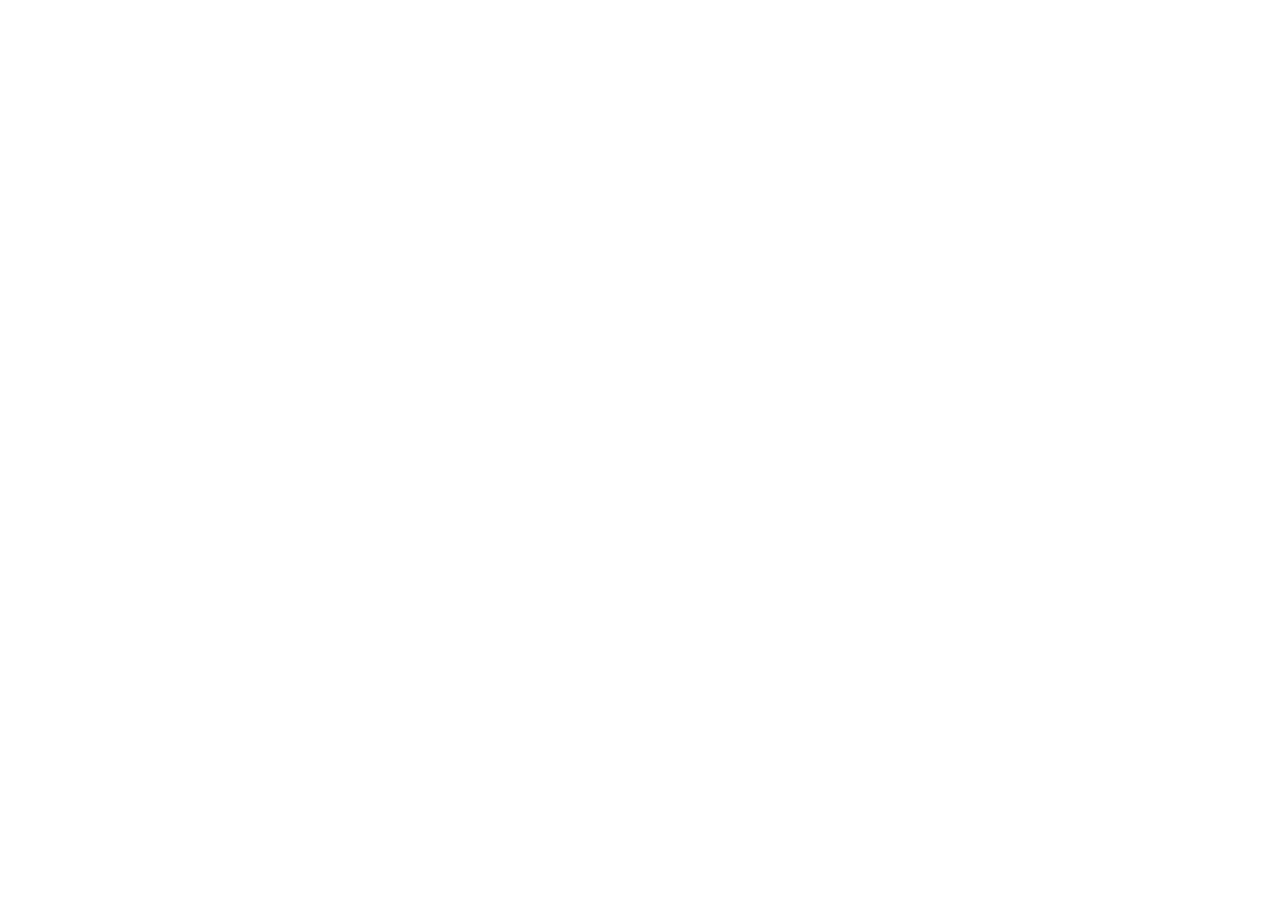
==== commit a9291ddd: "Retire pilot.fiyesi.com: every page goes to alpha.fiyesi.com (and /prototype), old caches cleared; l" ====
--- a/alpha/index.html
+++ b/alpha/index.html
@@ -1 +1,10 @@
-<!doctype html><html lang="en"><head><meta charset="utf-8"><meta name="viewport" content="width=device-width, initial-scale=1, viewport-fit=cover, interactive-widget=resizes-content"><meta name="theme-color" content="#FAF0DE"><title>Fiyesi</title><meta name="description" content="Know how your shop is doing."><link rel="manifest" href="./manifest.webmanifest"><link rel="icon" href="./ui/favicon-32.png" sizes="32x32"><link rel="apple-touch-icon" href="./ui/apple-touch-icon.png"><link rel="stylesheet" href="./fiyesi.css"><script src="./packages/domain/core.js" defer></script><script src="./ui/icons.js" defer></script><script src="./fiyesi.js" defer></script><script>if('serviceWorker'in navigator)addEventListener('load',()=>navigator.serviceWorker.register('./sw.js'));</script></head><body><main class="phone-frame staging-frame" id="staging-app" aria-label="Fiyesi"></main></body></html>
+<!doctype html>
+<html lang="en"><head><meta charset="utf-8"><meta name="viewport" content="width=device-width, initial-scale=1">
+<meta name="robots" content="noindex"><title>Fiyesi has moved</title>
+<meta http-equiv="refresh" content="0; url=https://alpha.fiyesi.com/"><link rel="canonical" href="https://alpha.fiyesi.com/">
+<style>:root{color-scheme:light}body{margin:0;min-height:100vh;display:grid;place-items:center;background:#FAF0DE;color:#342820;font:600 18px/1.4 system-ui,sans-serif;text-align:center;padding:24px}a{color:#342820}</style>
+<script>
+// pilot.fiyesi.com is retired (owner, 17 Nov). Clear what the old pilot kept on this phone, then go to the new address.
+(async()=>{try{for(const r of await navigator.serviceWorker?.getRegistrations?.()||[])await r.unregister();for(const k of await caches?.keys?.()||[])await caches.delete(k);}catch{}location.replace('https://alpha.fiyesi.com/'+location.hash);})();
+</script></head>
+<body><p>Fiyesi has moved to <a href="https://alpha.fiyesi.com/">alpha.fiyesi.com/</a></p></body></html>
